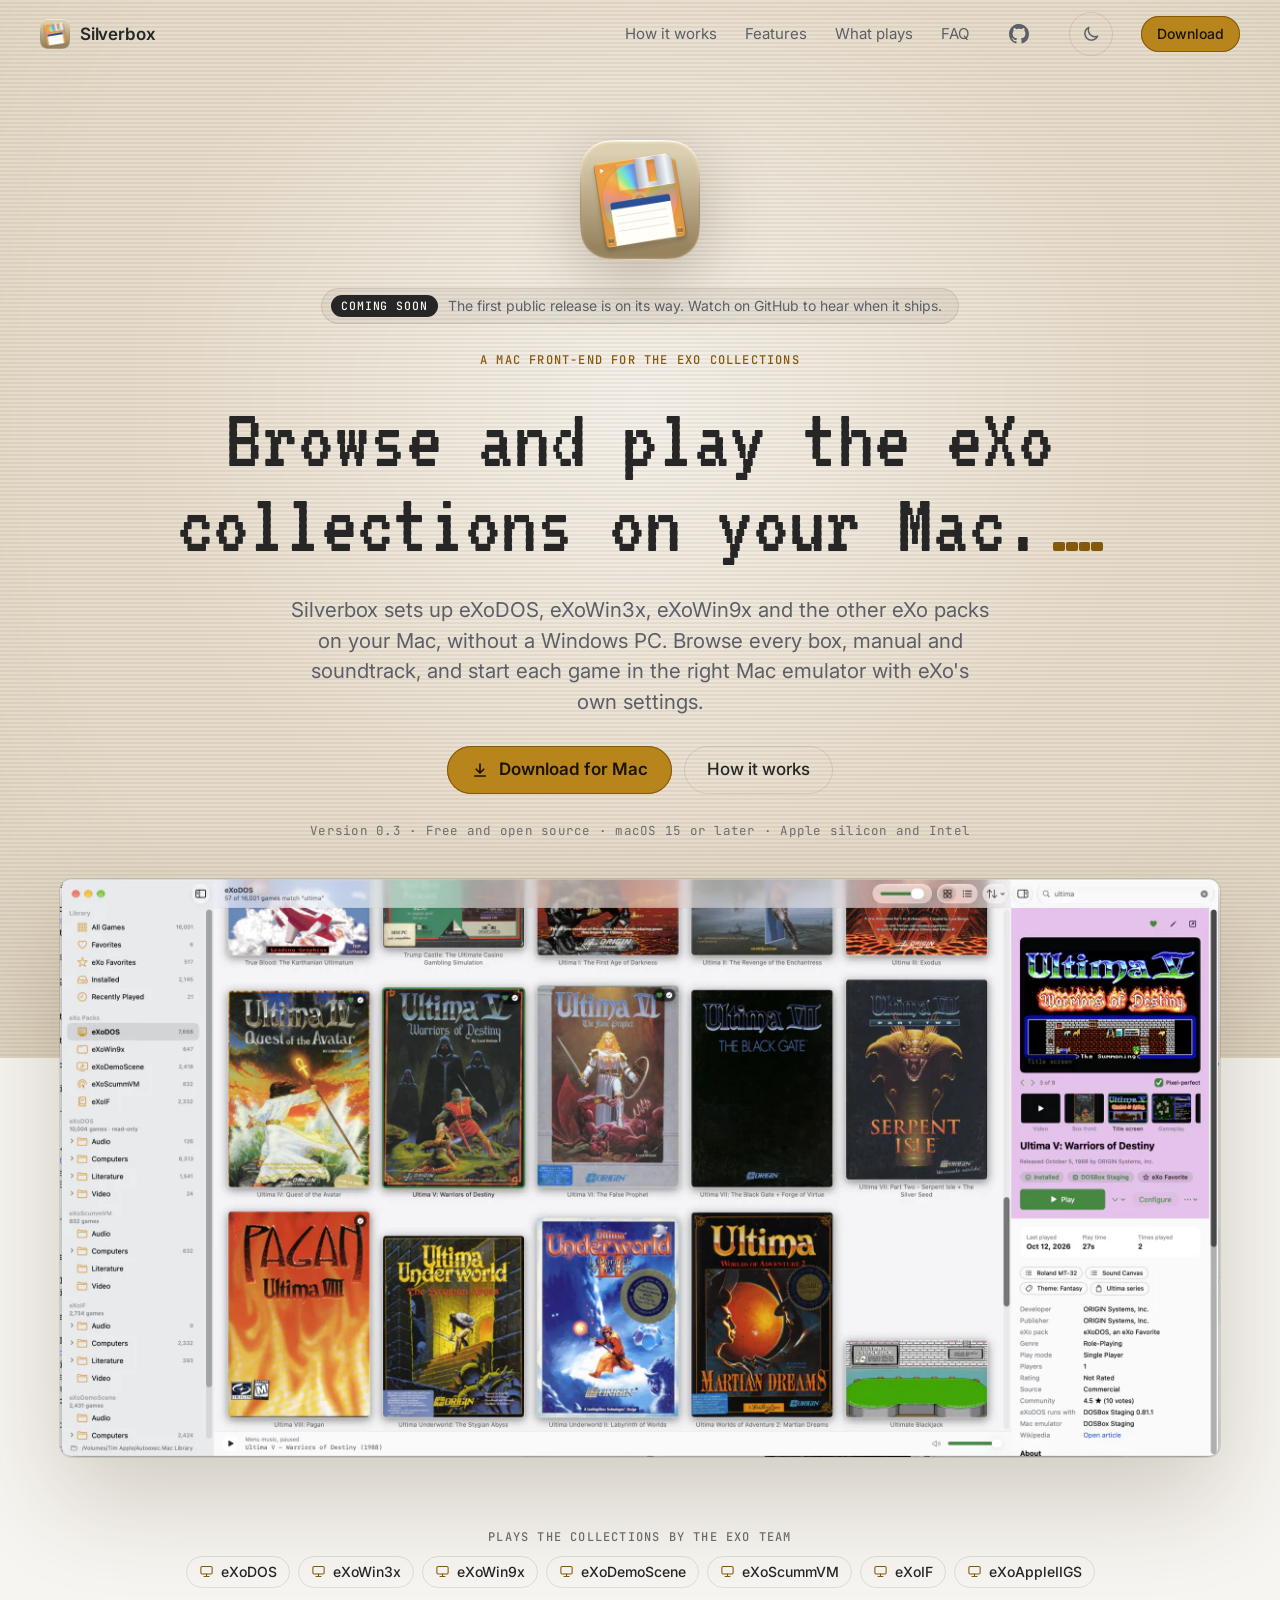
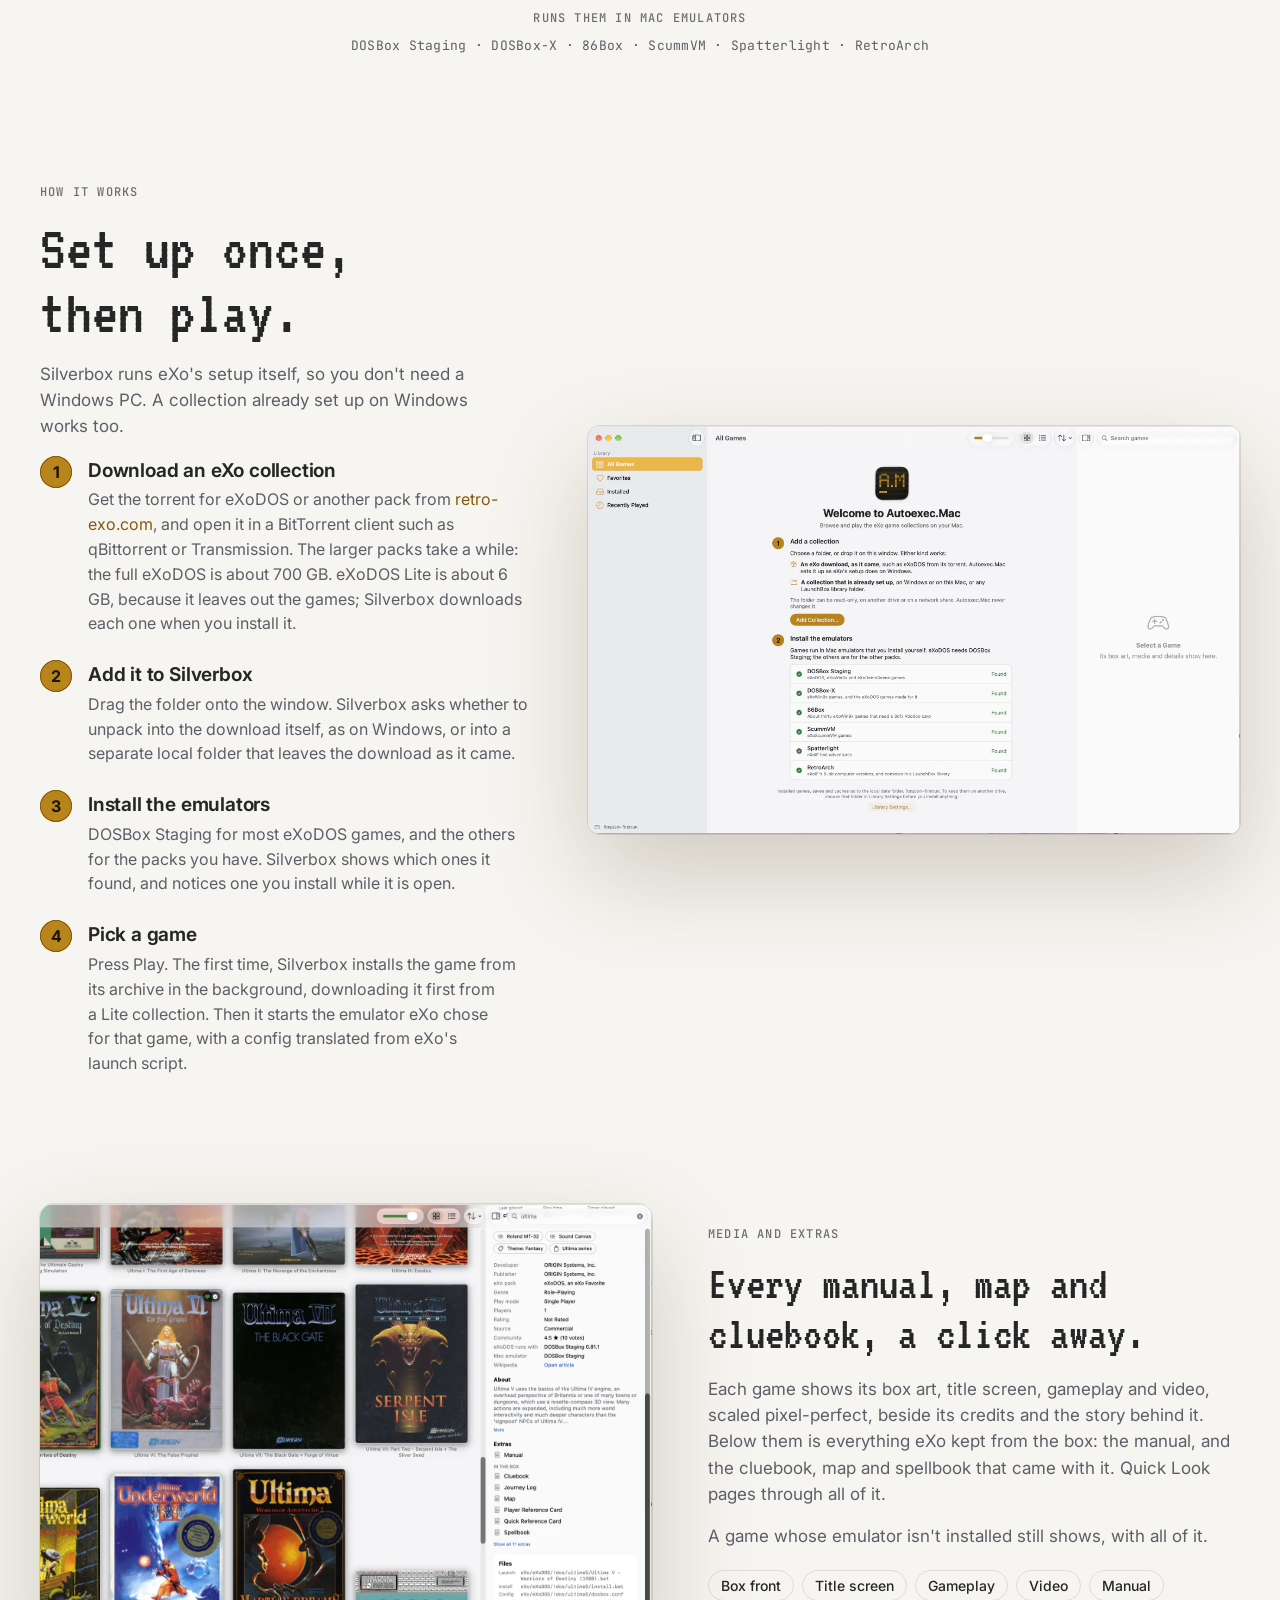
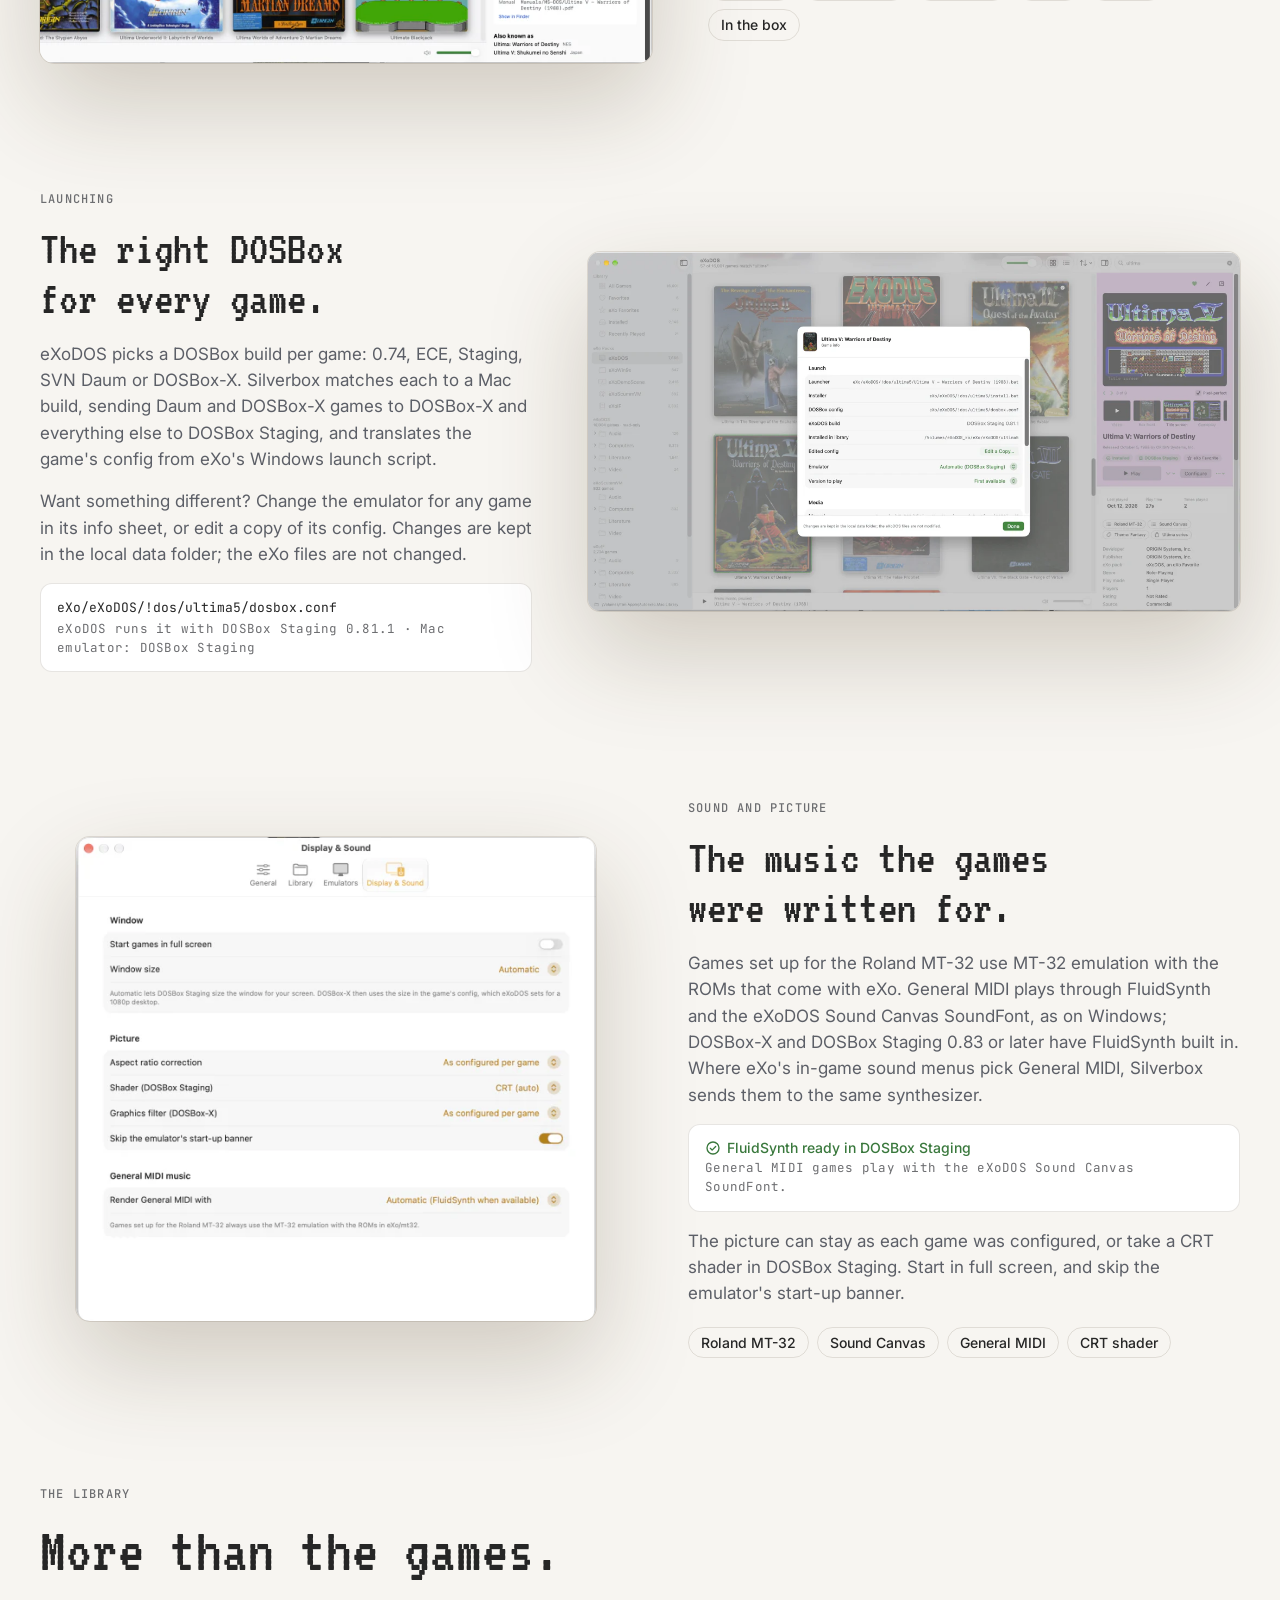
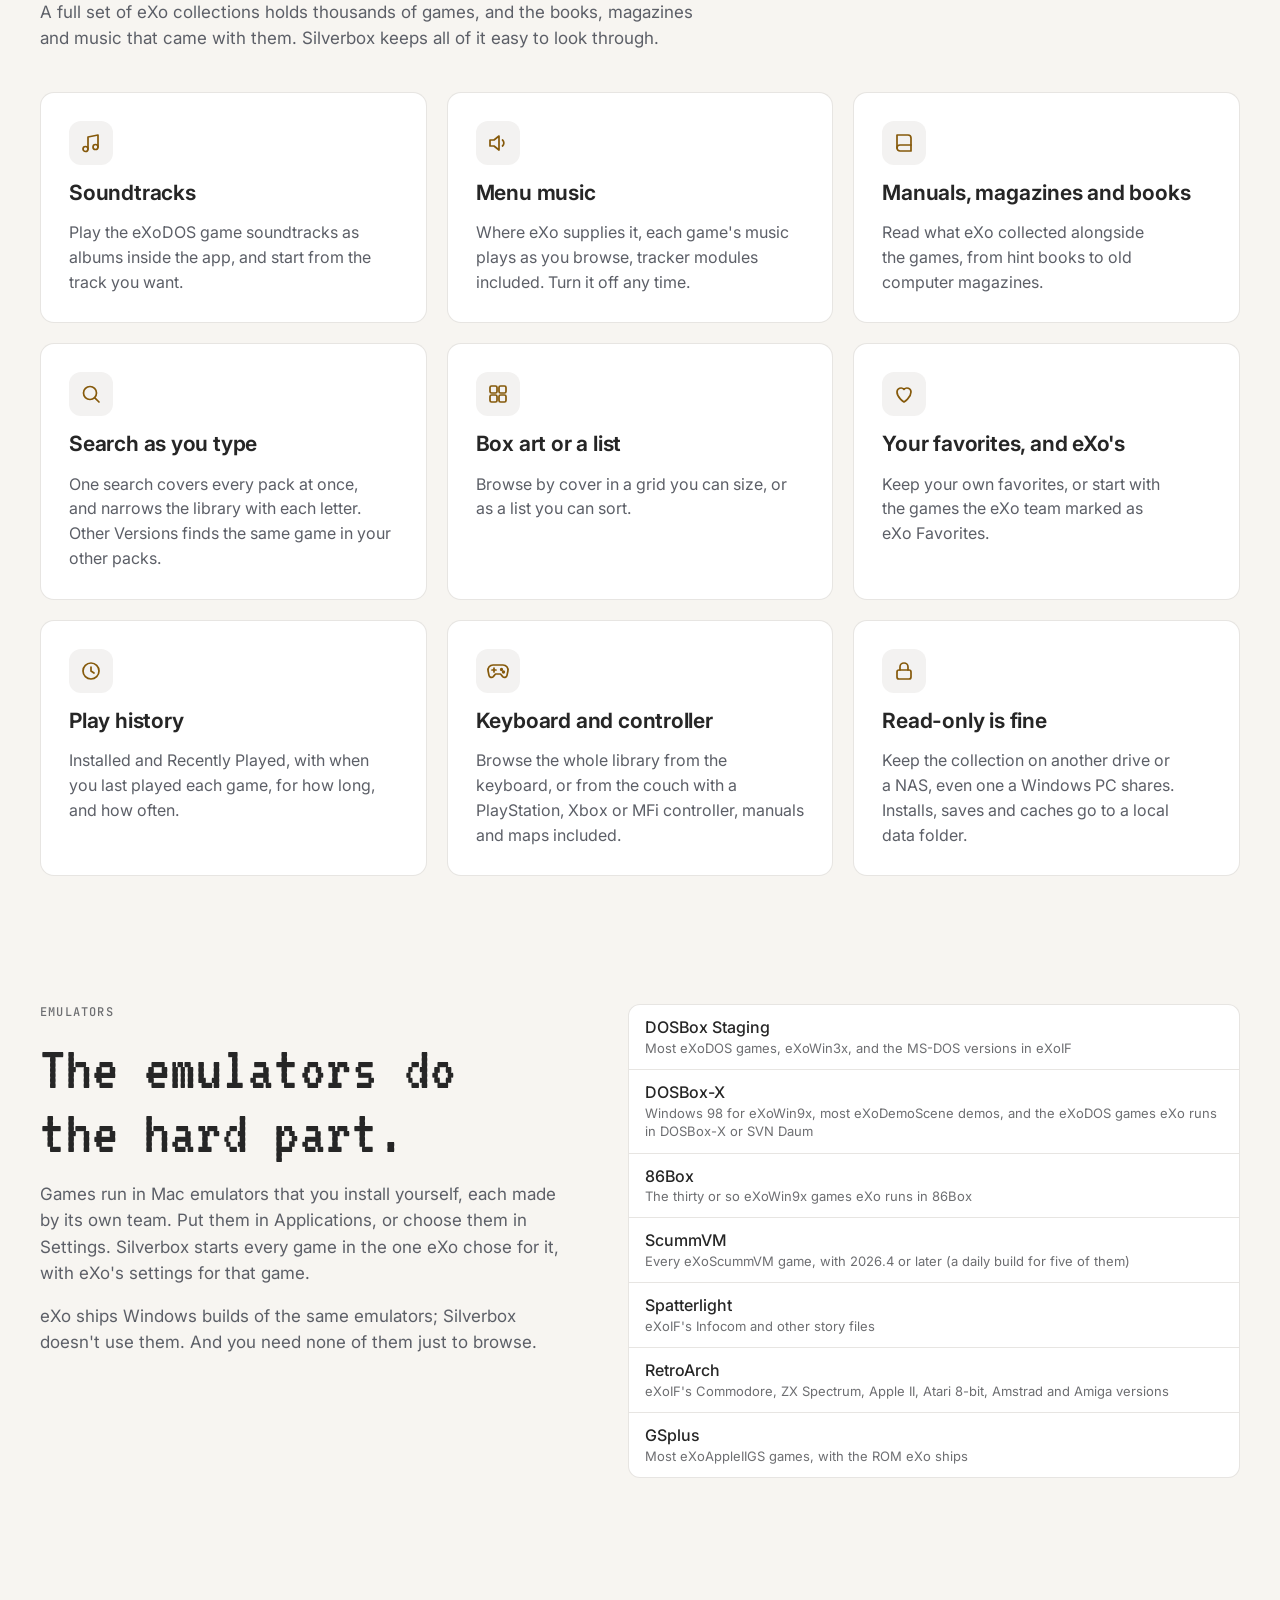
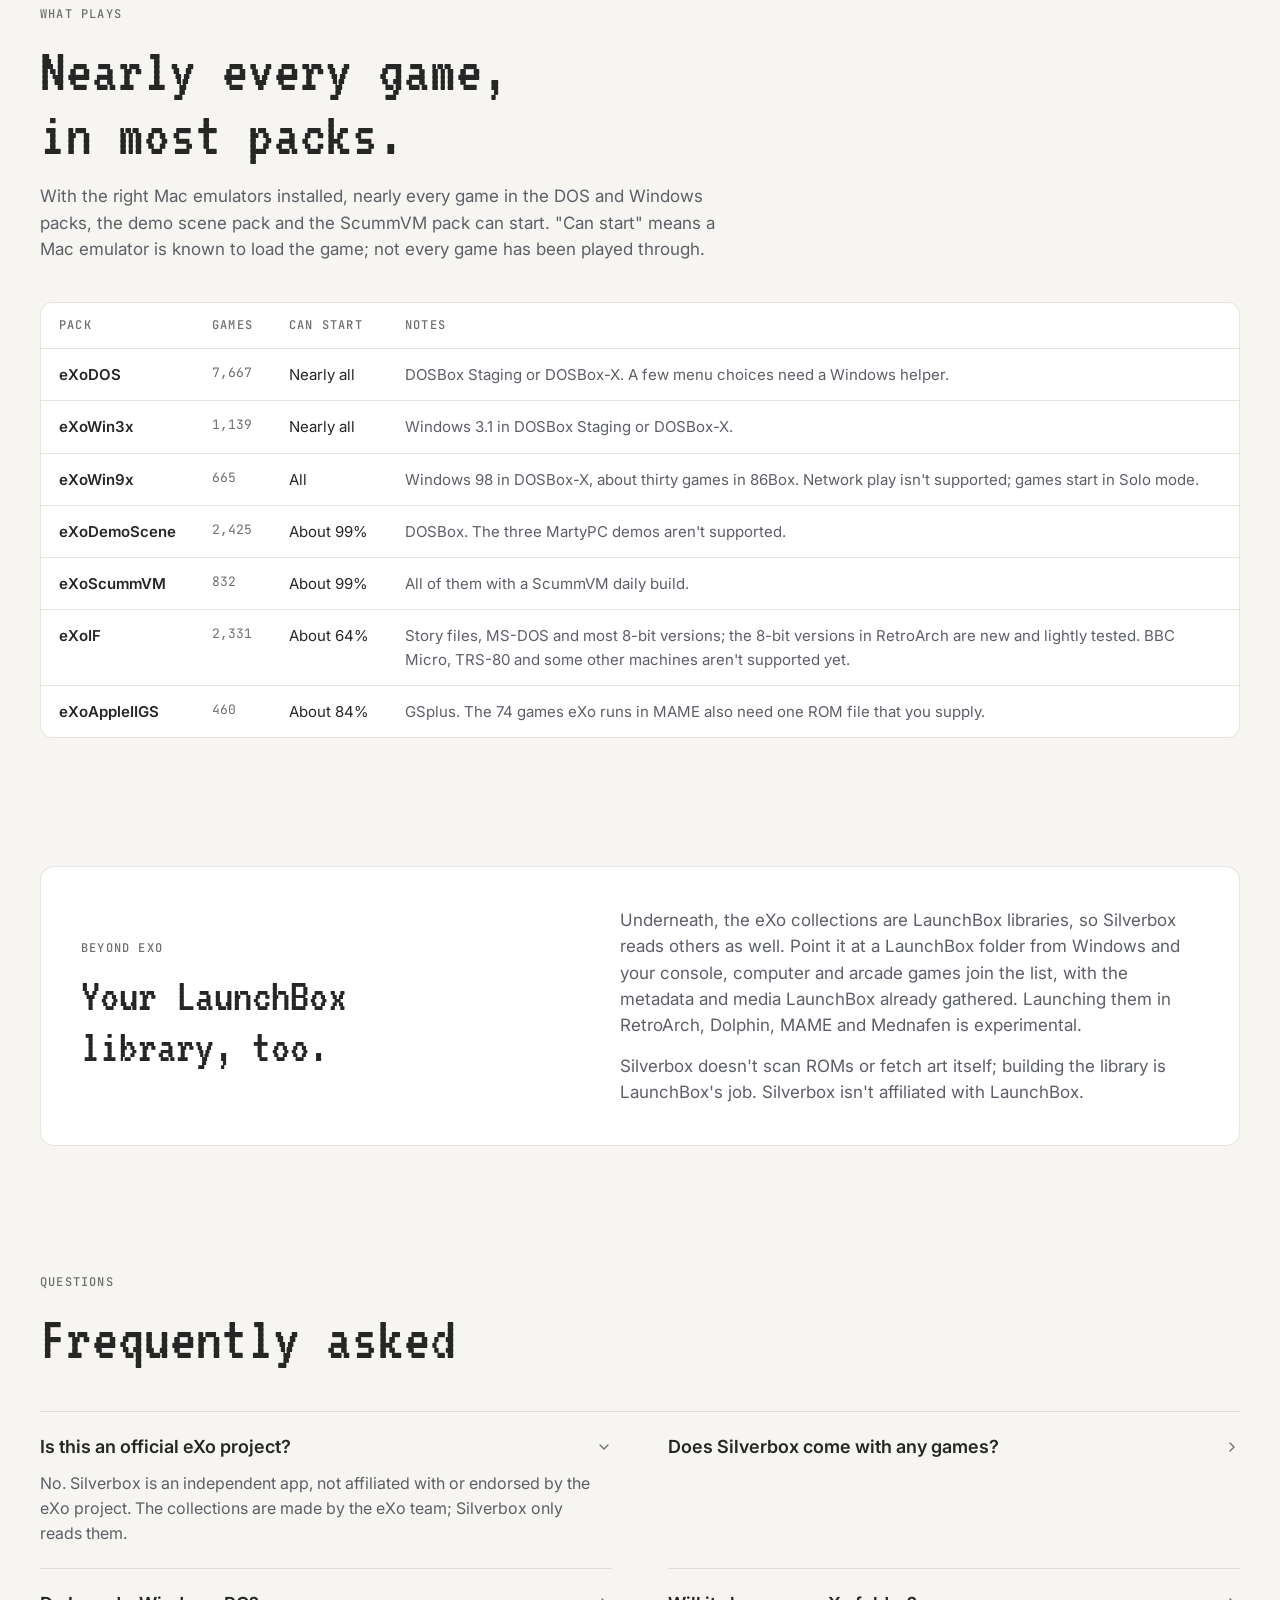
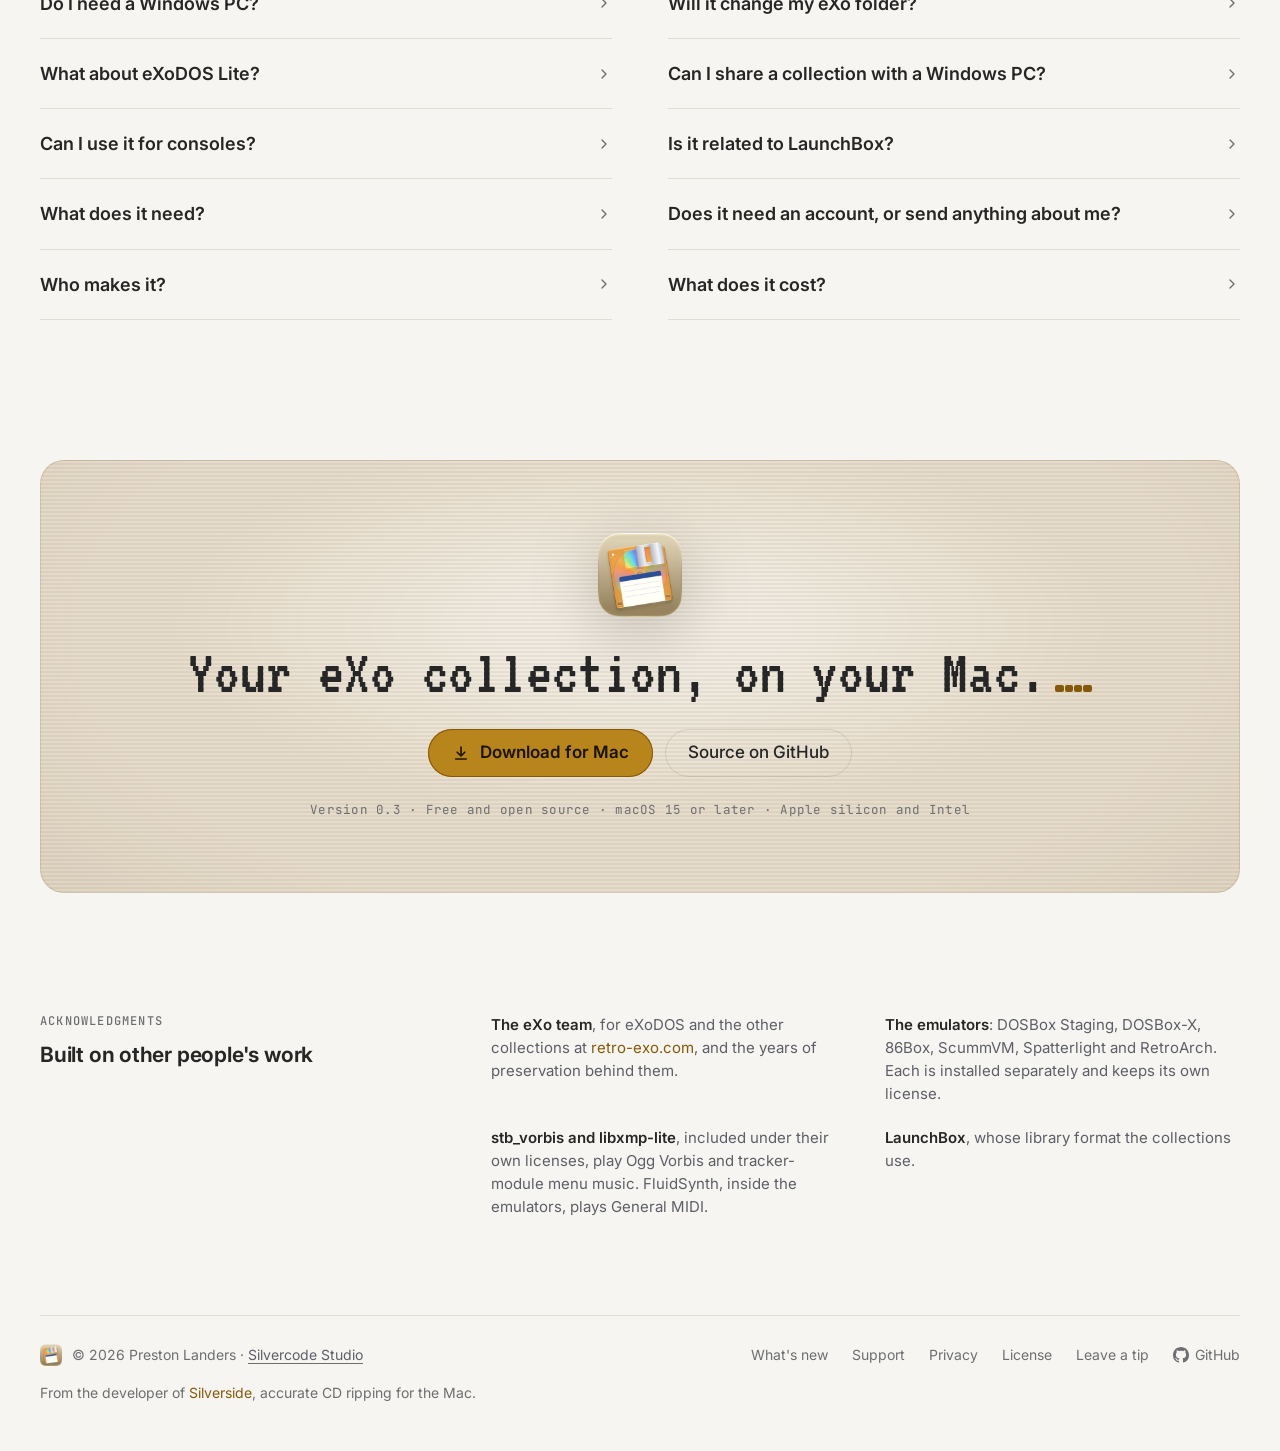
==== docs/site/index.html @ 3b0626cf "Prepare the first release: updates, make dist, tips, and site screenshots Silverbox is close to its " ====
<!doctype html>
<html lang="en">
<head>
  <meta charset="utf-8">
  <meta name="viewport" content="width=device-width, initial-scale=1">
  <title>Silverbox — Browse and play the eXo collections on your Mac</title>
  <meta name="description" content="Silverbox sets up eXoDOS, eXoWin3x, eXoWin9x and the other eXo game preservation collections on your Mac, without a Windows PC. Browse every box, manual and soundtrack, and start each game in the right Mac emulator with eXo's own settings.">
  <meta name="color-scheme" content="dark light">
  <meta name="theme-color" content="#14100b" media="(prefers-color-scheme: dark)">
  <meta name="theme-color" content="#e6dccb" media="(prefers-color-scheme: light)">
  <link rel="canonical" href="https://getsilverbox.app/">

  <meta property="og:type" content="website">
  <meta property="og:url" content="https://getsilverbox.app/">
  <meta property="og:title" content="Silverbox — Browse and play the eXo collections on your Mac">
  <meta property="og:description" content="Set up eXoDOS and the other eXo packs on your Mac, and play each game in the right Mac emulator.">
  <meta property="og:image" content="https://getsilverbox.app/images/og-image.jpg">
  <meta property="og:image:width" content="1200">
  <meta property="og:image:height" content="630">
  <meta property="og:image:alt" content="Silverbox showing the Ultima games in eXoDOS, with Ultima V selected">
  <meta name="twitter:card" content="summary_large_image">

  <link rel="icon" type="image/png" href="images/favicon.png">
  <link rel="apple-touch-icon" href="images/apple-touch-icon.png">

  <link rel="preconnect" href="https://fonts.googleapis.com">
  <link rel="preconnect" href="https://fonts.gstatic.com" crossorigin>
  <link rel="stylesheet" href="https://fonts.googleapis.com/css2?family=VT323&amp;family=Inter:wght@400;500;600;700&amp;family=JetBrains+Mono:wght@400;500&amp;display=swap">
  <!-- A theme chosen with the button wins over the system appearance; set it before the page draws. -->
  <script>try { var t = localStorage.getItem("theme"); if (t) document.documentElement.dataset.theme = t; } catch (e) {}</script>
  <link rel="stylesheet" href="css/tokens.css">
  <link rel="stylesheet" href="css/site.css">
</head>
<body>
  <a class="skip-link" href="#main">Skip to content</a>

  <!-- The header and the hero share one CRT band, so the scanlines run unbroken. -->
  <div class="sb-crt">
    <header class="gutter">
      <nav class="nav wrap" aria-label="Main">
        <a class="brand" href="/">
          <img src="images/icon.png" alt="" width="30" height="30">
          <span>Silverbox</span>
        </a>
        <div class="nav-links">
          <a class="nav-more" href="#how">How it works</a>
          <a class="nav-more" href="#features">Features</a>
          <a class="nav-more" href="#plays">What plays</a>
          <a class="nav-more" href="#faq">FAQ</a>
          <!-- GitHub's mark, from its Octicons set (MIT). GitHub allows it for a link to a repository. -->
          <a class="nav-icon" href="https://github.com/SilvercodeStudio/Silverbox" aria-label="Silverbox on GitHub" title="GitHub"><svg viewBox="0 0 16 16" width="20" height="20" fill="currentColor" aria-hidden="true"><path d="M8 0c4.42 0 8 3.58 8 8a8.013 8.013 0 0 1-5.45 7.59c-.4.08-.55-.17-.55-.38 0-.27.01-1.13.01-2.2 0-.75-.25-1.23-.54-1.48 1.78-.2 3.65-.88 3.65-3.95 0-.88-.31-1.59-.82-2.15.08-.2.36-1.02-.08-2.12 0 0-.67-.22-2.2.82-.64-.18-1.32-.27-2-.27-.68 0-1.36.09-2 .27-1.53-1.03-2.2-.82-2.2-.82-.44 1.1-.16 1.92-.08 2.12-.51.56-.82 1.28-.82 2.15 0 3.06 1.86 3.75 3.64 3.95-.23.2-.44.55-.51 1.07-.46.21-1.61.55-2.33-.66-.15-.24-.6-.83-1.23-.82-.67.01-.27.38.01.53.34.19.73.9.82 1.13.16.45.68 1.31 2.69.94 0 .67.01 1.3.01 1.49 0 .21-.15.45-.55.38A7.995 7.995 0 0 1 0 8c0-4.42 3.58-8 8-8Z"/></svg></a>
          <!-- Shown by js/site.js; without the script the page follows the system appearance. -->
          <button class="nav-icon theme-btn" type="button" aria-label="Switch appearance" title="Switch appearance" hidden><svg class="icon-sun" viewBox="0 0 24 24" width="20" height="20" fill="none" stroke="currentColor" stroke-width="1.7" stroke-linecap="round" stroke-linejoin="round" aria-hidden="true"><circle cx="12" cy="12" r="4"/><path d="M12 2.5v2M12 19.5v2M2.5 12h2M19.5 12h2M5.3 5.3l1.4 1.4M17.3 17.3l1.4 1.4M5.3 18.7l1.4-1.4M17.3 6.7l1.4-1.4"/></svg><svg class="icon-moon" viewBox="0 0 24 24" width="20" height="20" fill="none" stroke="currentColor" stroke-width="1.7" stroke-linecap="round" stroke-linejoin="round" aria-hidden="true"><path d="M20 14.5A8 8 0 0 1 9.5 4a8 8 0 1 0 10.5 10.5z"/></svg></button>
          <a class="sb-btn sb-btn--small" href="#download">Download</a>
        </div>
      </nav>
    </header>

    <section class="hero-band" aria-labelledby="hero-title">
      <div class="hero-stack">
        <img class="hero-icon sb-icon" src="images/icon.png" alt="Silverbox app icon: an orange floppy disk with a rainbow disc showing through" width="120" height="120">
        <a class="sb-announce" href="https://github.com/SilvercodeStudio/Silverbox">
          <span class="sb-announce__tag">Coming soon</span>
          <span>The first public release is on its way. Watch on GitHub to hear when it ships.</span>
        </a>
        <span class="sb-eyebrow">A Mac front-end for the eXo collections</span>
        <h1 id="hero-title" class="sb-display sb-crt-ink hero-title">Browse and play the eXo collections on your Mac.<span class="sb-cursor sb-cursor--blink" aria-hidden="true"><i></i><i></i><i></i><i></i></span></h1>
        <p class="lead">Silverbox sets up eXoDOS, eXoWin3x, eXoWin9x and the other eXo packs on your Mac, without a Windows PC. Browse every box, manual and soundtrack, and start each game in the right Mac emulator with eXo's own settings.</p>
        <div class="actions">
          <a class="sb-btn" href="#download">
            <svg viewBox="0 0 24 24" fill="none" stroke="currentColor" stroke-width="2.2" stroke-linecap="round" stroke-linejoin="round" aria-hidden="true"><path d="M12 4v11"/><path d="M7 11l5 5 5-5"/><path d="M5 20h14"/></svg>
            Download for Mac
          </a>
          <a class="sb-btn sb-btn--ghost" href="#how">How it works</a>
        </div>
        <p class="sb-detail">Version 0.3 · Free and open source · macOS 15 or later · Apple silicon and Intel</p>
      </div>
    </section>
  </div>

  <main id="main">
    <div class="hero-shot gutter">
      <div class="wrap">
        <a class="zoom" href="images/library-dark-2400.webp" data-light="images/library-light-2400.webp">
          <picture>
            <source data-theme-light media="(prefers-color-scheme: light)" srcset="images/library-light-1200.webp 1200w, images/library-light-2400.webp 2400w" sizes="(min-width: 1224px) 1160px, calc(100vw - 32px)">
            <img class="sb-shot" src="images/library-dark-2400.webp" srcset="images/library-dark-1200.webp 1200w, images/library-dark-2400.webp 2400w" sizes="(min-width: 1224px) 1160px, calc(100vw - 32px)" width="2400" height="1194" fetchpriority="high" alt="The Silverbox library: the Ultima games from eXoDOS as box art, with Ultima V selected and its title screen, play history and details beside them">
          </picture>
        </a>
      </div>
    </div>

    <section class="works-with gutter" aria-label="Works with">
      <div class="wrap">
        <div class="works-group">
          <span class="sb-eyebrow">Plays the collections by the eXo team</span>
          <ul class="sb-chips">
            <li class="sb-chip"><svg viewBox="0 0 24 24" fill="none" stroke="currentColor" stroke-width="1.7" stroke-linecap="round" stroke-linejoin="round" aria-hidden="true"><rect x="3" y="4" width="18" height="12" rx="2"/><path d="M8 20h8M12 16v4"/></svg>eXoDOS</li>
            <li class="sb-chip"><svg viewBox="0 0 24 24" fill="none" stroke="currentColor" stroke-width="1.7" stroke-linecap="round" stroke-linejoin="round" aria-hidden="true"><rect x="3" y="4" width="18" height="12" rx="2"/><path d="M8 20h8M12 16v4"/></svg>eXoWin3x</li>
            <li class="sb-chip"><svg viewBox="0 0 24 24" fill="none" stroke="currentColor" stroke-width="1.7" stroke-linecap="round" stroke-linejoin="round" aria-hidden="true"><rect x="3" y="4" width="18" height="12" rx="2"/><path d="M8 20h8M12 16v4"/></svg>eXoWin9x</li>
            <li class="sb-chip"><svg viewBox="0 0 24 24" fill="none" stroke="currentColor" stroke-width="1.7" stroke-linecap="round" stroke-linejoin="round" aria-hidden="true"><rect x="3" y="4" width="18" height="12" rx="2"/><path d="M8 20h8M12 16v4"/></svg>eXoDemoScene</li>
            <li class="sb-chip"><svg viewBox="0 0 24 24" fill="none" stroke="currentColor" stroke-width="1.7" stroke-linecap="round" stroke-linejoin="round" aria-hidden="true"><rect x="3" y="4" width="18" height="12" rx="2"/><path d="M8 20h8M12 16v4"/></svg>eXoScummVM</li>
            <li class="sb-chip"><svg viewBox="0 0 24 24" fill="none" stroke="currentColor" stroke-width="1.7" stroke-linecap="round" stroke-linejoin="round" aria-hidden="true"><rect x="3" y="4" width="18" height="12" rx="2"/><path d="M8 20h8M12 16v4"/></svg>eXoIF</li>
            <li class="sb-chip"><svg viewBox="0 0 24 24" fill="none" stroke="currentColor" stroke-width="1.7" stroke-linecap="round" stroke-linejoin="round" aria-hidden="true"><rect x="3" y="4" width="18" height="12" rx="2"/><path d="M8 20h8M12 16v4"/></svg>eXoAppleIIGS</li>
          </ul>
        </div>
        <div class="works-group">
          <span class="sb-eyebrow">Runs them in Mac emulators</span>
          <p class="sb-detail">DOSBox Staging · DOSBox-X · 86Box · ScummVM · Spatterlight · RetroArch</p>
        </div>
      </div>
    </section>

    <section id="how" class="section gutter" aria-labelledby="how-title">
      <div class="wrap spotlight">
        <div class="spotlight-text">
          <span class="sb-eyebrow">How it works</span>
          <h2 id="how-title" class="sb-display section-title">Set up once, then play.</h2>
          <p>Silverbox runs eXo's setup itself, so you don't need a Windows PC. A collection already set up on Windows works too.</p>
          <ol class="sb-steps">
            <li class="sb-step"><span class="sb-step__num">1</span><h3 class="sb-step__title">Download an eXo collection</h3><p class="sb-step__text">Get the torrent for eXoDOS or another pack from <a href="https://www.retro-exo.com/index2.html">retro-exo.com</a>, and open it in a BitTorrent client such as qBittorrent or Transmission. The larger packs take a while: the full eXoDOS is about 700 GB. eXoDOS Lite is about 6 GB, because it leaves out the games; Silverbox downloads each one when you install it.</p></li>
            <li class="sb-step"><span class="sb-step__num">2</span><h3 class="sb-step__title">Add it to Silverbox</h3><p class="sb-step__text">Drag the folder onto the window. Silverbox asks whether to unpack into the download itself, as on Windows, or into a separate local folder that leaves the download as it came.</p></li>
            <li class="sb-step"><span class="sb-step__num">3</span><h3 class="sb-step__title">Install the emulators</h3><p class="sb-step__text">DOSBox Staging for most eXoDOS games, and the others for the packs you have. Silverbox shows which ones it found, and notices one you install while it is open.</p></li>
            <li class="sb-step"><span class="sb-step__num">4</span><h3 class="sb-step__title">Pick a game</h3><p class="sb-step__text">Press Play. The first time, Silverbox installs the game from its archive in the background, downloading it first from a Lite collection. Then it starts the emulator eXo chose for that game, with a config translated from eXo's launch script.</p></li>
          </ol>
        </div>
        <div class="spotlight-media">
          <a class="zoom" href="images/welcome-dark-2400.webp" data-light="images/welcome-light-2400.webp">
            <picture>
              <source data-theme-light media="(prefers-color-scheme: light)" srcset="images/welcome-light-1200.webp 1200w, images/welcome-light-2400.webp 2400w" sizes="(min-width: 920px) 640px, 100vw">
              <img class="sb-shot" src="images/welcome-dark-2400.webp" srcset="images/welcome-dark-1200.webp 1200w, images/welcome-dark-2400.webp 2400w" sizes="(min-width: 920px) 640px, 100vw" width="2400" height="1496" loading="lazy" alt="The welcome screen: add a collection, then install the emulators, with six emulators found">
            </picture>
          </a>
        </div>
      </div>
    </section>

    <section id="features" class="section gutter" aria-labelledby="media-title">
      <div class="wrap spotlight spotlight--reverse">
        <div class="spotlight-media spotlight-media--even crop-43">
          <a class="zoom" href="images/details-dark-2400.webp" data-light="images/details-light-2400.webp">
            <picture>
              <source data-theme-light media="(prefers-color-scheme: light)" srcset="images/details-light-1200.webp 1200w, images/details-light-2400.webp 2400w" sizes="(min-width: 920px) 50vw, 100vw">
              <img src="images/details-dark-2400.webp" srcset="images/details-dark-1200.webp 1200w, images/details-dark-2400.webp 2400w" sizes="(min-width: 920px) 50vw, 100vw" width="2400" height="1193" loading="lazy" alt="Ultima V's details: credits, the manual, and what came in the box: cluebook, journey log, map, reference cards and spellbook">
            </picture>
          </a>
        </div>
        <div class="spotlight-text">
          <span class="sb-eyebrow">Media and extras</span>
          <h2 id="media-title" class="sb-display spotlight-title">Every manual, map and cluebook, a click away.</h2>
          <p>Each game shows its box art, title screen, gameplay and video, scaled pixel-perfect, beside its credits and the story behind it. Below them is everything eXo kept from the box: the manual, and the cluebook, map and spellbook that came with it. Quick Look pages through all of it.</p>
          <p>A game whose emulator isn't installed still shows, with all of it.</p>
          <ul class="sb-chips" aria-label="Media for each game">
            <li class="sb-chip">Box front</li>
            <li class="sb-chip">Title screen</li>
            <li class="sb-chip">Gameplay</li>
            <li class="sb-chip">Video</li>
            <li class="sb-chip">Manual</li>
            <li class="sb-chip">In the box</li>
          </ul>
        </div>
      </div>
    </section>

    <section class="section gutter" aria-labelledby="launch-title">
      <div class="wrap spotlight">
        <div class="spotlight-text">
          <span class="sb-eyebrow">Launching</span>
          <h2 id="launch-title" class="sb-display spotlight-title">The right DOSBox for every game.</h2>
          <p>eXoDOS picks a DOSBox build per game: 0.74, ECE, Staging, SVN Daum or DOSBox-X. Silverbox matches each to a Mac build, sending Daum and DOSBox-X games to DOSBox-X and everything else to DOSBox Staging, and translates the game's config from eXo's Windows launch script.</p>
          <p>Want something different? Change the emulator for any game in its info sheet, or edit a copy of its config. Changes are kept in the local data folder; the eXo files are not changed.</p>
          <div class="panel-line">
            <span class="sb-path">eXo/eXoDOS/!dos/ultima5/dosbox.conf</span>
            <span class="sb-detail">eXoDOS runs it with DOSBox Staging 0.81.1 · Mac emulator: DOSBox Staging</span>
          </div>
        </div>
        <div class="spotlight-media">
          <a class="zoom" href="images/game-info-dark-2400.webp" data-light="images/game-info-light-2400.webp">
            <picture>
              <source data-theme-light media="(prefers-color-scheme: light)" srcset="images/game-info-light-1200.webp 1200w, images/game-info-light-2400.webp 2400w" sizes="(min-width: 920px) 640px, 100vw">
              <img class="sb-shot" src="images/game-info-dark-2400.webp" srcset="images/game-info-dark-1200.webp 1200w, images/game-info-dark-2400.webp 2400w" sizes="(min-width: 920px) 640px, 100vw" width="2400" height="1312" loading="lazy" alt="Ultima V's game info sheet: launcher, installer and DOSBox config paths, the eXoDOS build, and the emulator choice">
            </picture>
          </a>
        </div>
      </div>
    </section>

    <section class="section gutter" aria-labelledby="sound-title">
      <div class="wrap spotlight spotlight--reverse">
        <div class="sheet">
          <a class="zoom" href="images/display-sound-dark-1200.webp" data-light="images/display-sound-light-1200.webp">
            <picture>
              <source data-theme-light media="(prefers-color-scheme: light)" srcset="images/display-sound-light-600.webp 600w, images/display-sound-light-1200.webp 1200w" sizes="(min-width: 920px) 520px, min(520px, 100vw)">
              <img class="sb-shot sb-shot--crop" src="images/display-sound-dark-1200.webp" srcset="images/display-sound-dark-600.webp 600w, images/display-sound-dark-1200.webp 1200w" sizes="(min-width: 920px) 520px, min(520px, 100vw)" width="1200" height="1119" loading="lazy" alt="Display and Sound settings: window size, aspect ratio correction, the CRT shader, and General MIDI rendered with FluidSynth">
            </picture>
          </a>
        </div>
        <div class="spotlight-text">
          <span class="sb-eyebrow">Sound and picture</span>
          <h2 id="sound-title" class="sb-display spotlight-title">The music the games were written for.</h2>
          <p>Games set up for the Roland MT-32 use MT-32 emulation with the ROMs that come with eXo. General MIDI plays through FluidSynth and the eXoDOS Sound Canvas SoundFont, as on Windows; DOSBox-X and DOSBox Staging 0.83 or later have FluidSynth built in. Where eXo's in-game sound menus pick General MIDI, Silverbox sends them to the same synthesizer.</p>
          <div class="panel-line">
            <span class="sb-status sb-status--ready"><svg viewBox="0 0 24 24" fill="none" stroke="currentColor" stroke-width="2" stroke-linecap="round" stroke-linejoin="round" aria-hidden="true"><circle cx="12" cy="12" r="9"/><path d="M8 12.5l2.7 2.7L16 9.8"/></svg>FluidSynth ready in DOSBox Staging</span>
            <span class="sb-detail">General MIDI games play with the eXoDOS Sound Canvas SoundFont.</span>
          </div>
          <p>The picture can stay as each game was configured, or take a CRT shader in DOSBox Staging. Start in full screen, and skip the emulator's start-up banner.</p>
          <ul class="sb-chips" aria-label="Sound and picture options">
            <li class="sb-chip">Roland MT-32</li>
            <li class="sb-chip">Sound Canvas</li>
            <li class="sb-chip">General MIDI</li>
            <li class="sb-chip">CRT shader</li>
          </ul>
        </div>
      </div>
    </section>

    <section class="section gutter" aria-labelledby="library-title">
      <div class="wrap">
        <div class="section-head">
          <span class="sb-eyebrow">The library</span>
          <h2 id="library-title" class="sb-display section-title">More than the games.</h2>
          <p>A full set of eXo collections holds thousands of games, and the books, magazines and music that came with them. Silverbox keeps all of it easy to look through.</p>
        </div>
        <div class="features">
          <article class="sb-card">
            <div class="sb-card__icon"><svg viewBox="0 0 24 24" fill="none" stroke="currentColor" stroke-width="1.7" stroke-linecap="round" stroke-linejoin="round" aria-hidden="true"><path d="M9 18V6l10-2v12"/><circle cx="6.5" cy="18" r="2.5"/><circle cx="16.5" cy="16" r="2.5"/></svg></div>
            <h3 class="sb-card__title">Soundtracks</h3>
            <p class="sb-card__text">Play the eXoDOS game soundtracks as albums inside the app, and start from the track you want.</p>
          </article>
          <article class="sb-card">
            <div class="sb-card__icon"><svg viewBox="0 0 24 24" fill="none" stroke="currentColor" stroke-width="1.7" stroke-linecap="round" stroke-linejoin="round" aria-hidden="true"><path d="M4 9v6h4l5 4V5L8 9z"/><path d="M16.5 9a4 4 0 0 1 0 6"/></svg></div>
            <h3 class="sb-card__title">Menu music</h3>
            <p class="sb-card__text">Where eXo supplies it, each game's music plays as you browse, tracker modules included. Turn it off any time.</p>
          </article>
          <article class="sb-card">
            <div class="sb-card__icon"><svg viewBox="0 0 24 24" fill="none" stroke="currentColor" stroke-width="1.7" stroke-linecap="round" stroke-linejoin="round" aria-hidden="true"><path d="M5 4h11a3 3 0 0 1 3 3v13H8a3 3 0 0 1-3-3z"/><path d="M5 17a3 3 0 0 1 3-3h11"/></svg></div>
            <h3 class="sb-card__title">Manuals, magazines and books</h3>
            <p class="sb-card__text">Read what eXo collected alongside the games, from hint books to old computer magazines.</p>
          </article>
          <article class="sb-card">
            <div class="sb-card__icon"><svg viewBox="0 0 24 24" fill="none" stroke="currentColor" stroke-width="1.7" stroke-linecap="round" stroke-linejoin="round" aria-hidden="true"><circle cx="11" cy="11" r="6.5"/><path d="m20 20-4.2-4.2"/></svg></div>
            <h3 class="sb-card__title">Search as you type</h3>
            <p class="sb-card__text">One search covers every pack at once, and narrows the library with each letter. Other Versions finds the same game in your other packs.</p>
          </article>
          <article class="sb-card">
            <div class="sb-card__icon"><svg viewBox="0 0 24 24" fill="none" stroke="currentColor" stroke-width="1.7" stroke-linecap="round" stroke-linejoin="round" aria-hidden="true"><rect x="4" y="4" width="7" height="7" rx="1.5"/><rect x="13" y="4" width="7" height="7" rx="1.5"/><rect x="4" y="13" width="7" height="7" rx="1.5"/><rect x="13" y="13" width="7" height="7" rx="1.5"/></svg></div>
            <h3 class="sb-card__title">Box art or a list</h3>
            <p class="sb-card__text">Browse by cover in a grid you can size, or as a list you can sort.</p>
          </article>
          <article class="sb-card">
            <div class="sb-card__icon"><svg viewBox="0 0 24 24" fill="none" stroke="currentColor" stroke-width="1.7" stroke-linecap="round" stroke-linejoin="round" aria-hidden="true"><path d="M12 20s-7-4.4-7-10a4 4 0 0 1 7-2.6A4 4 0 0 1 19 10c0 5.6-7 10-7 10z"/></svg></div>
            <h3 class="sb-card__title">Your favorites, and eXo's</h3>
            <p class="sb-card__text">Keep your own favorites, or start with the games the eXo team marked as eXo Favorites.</p>
          </article>
          <article class="sb-card">
            <div class="sb-card__icon"><svg viewBox="0 0 24 24" fill="none" stroke="currentColor" stroke-width="1.7" stroke-linecap="round" stroke-linejoin="round" aria-hidden="true"><circle cx="12" cy="12" r="8"/><path d="M12 8v4l3 2"/></svg></div>
            <h3 class="sb-card__title">Play history</h3>
            <p class="sb-card__text">Installed and Recently Played, with when you last played each game, for how long, and how often.</p>
          </article>
          <article class="sb-card">
            <div class="sb-card__icon"><svg viewBox="0 0 24 24" fill="none" stroke="currentColor" stroke-width="1.7" stroke-linecap="round" stroke-linejoin="round" aria-hidden="true"><path d="M6 11h4M8 9v4"/><circle cx="15.5" cy="10.5" r=".8"/><circle cx="17.5" cy="13" r=".8"/><path d="M7 6h10a5 5 0 0 1 4.9 6l-.9 4.4a2.5 2.5 0 0 1-4.3 1.2L14.5 15h-5l-2.2 2.6a2.5 2.5 0 0 1-4.3-1.2L2.1 12A5 5 0 0 1 7 6z"/></svg></div>
            <h3 class="sb-card__title">Keyboard and controller</h3>
            <p class="sb-card__text">Browse the whole library from the keyboard, or from the couch with a PlayStation, Xbox or MFi controller, manuals and maps included.</p>
          </article>
          <article class="sb-card">
            <div class="sb-card__icon"><svg viewBox="0 0 24 24" fill="none" stroke="currentColor" stroke-width="1.7" stroke-linecap="round" stroke-linejoin="round" aria-hidden="true"><rect x="5" y="11" width="14" height="9" rx="2"/><path d="M8 11V8a4 4 0 0 1 8 0v3"/></svg></div>
            <h3 class="sb-card__title">Read-only is fine</h3>
            <p class="sb-card__text">Keep the collection on another drive or a NAS, even one a Windows PC shares. Installs, saves and caches go to a local data folder.</p>
          </article>
        </div>
      </div>
    </section>

    <section id="emulators" class="section gutter" aria-labelledby="emulators-title">
      <div class="wrap spotlight spotlight--top">
        <div class="spotlight-text">
          <span class="sb-eyebrow">Emulators</span>
          <h2 id="emulators-title" class="sb-display section-title">The emulators do the hard part.</h2>
          <p>Games run in Mac emulators that you install yourself, each made by its own team. Put them in Applications, or choose them in Settings. Silverbox starts every game in the one eXo chose for it, with eXo's settings for that game.</p>
          <p>eXo ships Windows builds of the same emulators; Silverbox doesn't use them. And you need none of them just to browse.</p>
        </div>
        <div class="spotlight-media spotlight-media--even">
          <ul class="sb-list" aria-label="Emulators Silverbox works with">
            <li><span class="sb-list__body"><a class="sb-list__name" href="https://www.dosbox-staging.org">DOSBox Staging</a><span class="sb-list__sub">Most eXoDOS games, eXoWin3x, and the MS-DOS versions in eXoIF</span></span></li>
            <li><span class="sb-list__body"><a class="sb-list__name" href="https://dosbox-x.com">DOSBox-X</a><span class="sb-list__sub">Windows 98 for eXoWin9x, most eXoDemoScene demos, and the eXoDOS games eXo runs in DOSBox-X or SVN Daum</span></span></li>
            <li><span class="sb-list__body"><a class="sb-list__name" href="https://86box.net">86Box</a><span class="sb-list__sub">The thirty or so eXoWin9x games eXo runs in 86Box</span></span></li>
            <li><span class="sb-list__body"><a class="sb-list__name" href="https://www.scummvm.org">ScummVM</a><span class="sb-list__sub">Every eXoScummVM game, with 2026.4 or later (a daily build for five of them)</span></span></li>
            <li><span class="sb-list__body"><a class="sb-list__name" href="https://ccxvii.net/spatterlight/">Spatterlight</a><span class="sb-list__sub">eXoIF's Infocom and other story files</span></span></li>
            <li><span class="sb-list__body"><a class="sb-list__name" href="https://www.retroarch.com">RetroArch</a><span class="sb-list__sub">eXoIF's Commodore, ZX Spectrum, Apple II, Atari 8-bit, Amstrad and Amiga versions</span></span></li>
            <li><span class="sb-list__body"><a class="sb-list__name" href="https://github.com/digarok/gsplus">GSplus</a><span class="sb-list__sub">Most eXoAppleIIGS games, with the ROM eXo ships</span></span></li>
          </ul>
        </div>
      </div>
    </section>

    <section id="plays" class="section gutter" aria-labelledby="plays-title">
      <div class="wrap">
        <div class="section-head">
          <span class="sb-eyebrow">What plays</span>
          <h2 id="plays-title" class="sb-display section-title">Nearly every game, in most packs.</h2>
          <p>With the right Mac emulators installed, nearly every game in the DOS and Windows packs, the demo scene pack and the ScummVM pack can start. "Can start" means a Mac emulator is known to load the game; not every game has been played through.</p>
        </div>
        <div class="plays">
          <table>
            <thead>
              <tr><th scope="col">Pack</th><th scope="col">Games</th><th scope="col">Can start</th><th scope="col">Notes</th></tr>
            </thead>
            <tbody>
              <tr><th scope="row">eXoDOS</th><td class="count">7,667</td><td class="starts">Nearly all</td><td>DOSBox Staging or DOSBox-X. A few menu choices need a Windows helper.</td></tr>
              <tr><th scope="row">eXoWin3x</th><td class="count">1,139</td><td class="starts">Nearly all</td><td>Windows 3.1 in DOSBox Staging or DOSBox-X.</td></tr>
              <tr><th scope="row">eXoWin9x</th><td class="count">665</td><td class="starts">All</td><td>Windows 98 in DOSBox-X, about thirty games in 86Box. Network play isn't supported; games start in Solo mode.</td></tr>
              <tr><th scope="row">eXoDemoScene</th><td class="count">2,425</td><td class="starts">About 99%</td><td>DOSBox. The three MartyPC demos aren't supported.</td></tr>
              <tr><th scope="row">eXoScummVM</th><td class="count">832</td><td class="starts">About 99%</td><td>All of them with a ScummVM daily build.</td></tr>
              <tr><th scope="row">eXoIF</th><td class="count">2,331</td><td class="starts">About 64%</td><td>Story files, MS-DOS and most 8-bit versions; the 8-bit versions in RetroArch are new and lightly tested. BBC Micro, TRS-80 and some other machines aren't supported yet.</td></tr>
              <tr><th scope="row">eXoAppleIIGS</th><td class="count">460</td><td class="starts">About 84%</td><td>GSplus. The 74 games eXo runs in MAME also need one ROM file that you supply.</td></tr>
            </tbody>
          </table>
        </div>
      </div>
    </section>

    <section class="section gutter" aria-labelledby="beyond-title">
      <div class="wrap">
        <div class="sb-card beyond">
          <div class="beyond-head">
            <span class="sb-eyebrow">Beyond eXo</span>
            <h2 id="beyond-title" class="sb-display spotlight-title">Your LaunchBox library, too.</h2>
          </div>
          <div class="beyond-body">
            <p>Underneath, the eXo collections are LaunchBox libraries, so Silverbox reads others as well. Point it at a LaunchBox folder from Windows and your console, computer and arcade games join the list, with the metadata and media LaunchBox already gathered. Launching them in RetroArch, Dolphin, MAME and Mednafen is experimental.</p>
            <p>Silverbox doesn't scan ROMs or fetch art itself; building the library is LaunchBox's job. Silverbox isn't affiliated with LaunchBox.</p>
          </div>
        </div>
      </div>
    </section>

    <section id="faq" class="section gutter" aria-labelledby="faq-title">
      <div class="wrap">
        <div class="section-head">
          <span class="sb-eyebrow">Questions</span>
          <h2 id="faq-title" class="sb-display section-title">Frequently asked</h2>
        </div>
        <div class="sb-faq">
          <details open>
            <summary>Is this an official eXo project?<svg viewBox="0 0 24 24" fill="none" stroke="currentColor" stroke-width="2" stroke-linecap="round" stroke-linejoin="round" aria-hidden="true"><path d="M9 6l6 6-6 6"/></svg></summary>
            <p>No. Silverbox is an independent app, not affiliated with or endorsed by the eXo project. The collections are made by the eXo team; Silverbox only reads them.</p>
          </details>
          <details>
            <summary>Does Silverbox come with any games?<svg viewBox="0 0 24 24" fill="none" stroke="currentColor" stroke-width="2" stroke-linecap="round" stroke-linejoin="round" aria-hidden="true"><path d="M9 6l6 6-6 6"/></svg></summary>
            <p>No. It includes no games, media or emulators. Download the eXo collections from <a href="https://www.retro-exo.com/index2.html">retro-exo.com</a> and the emulators from their own sites.</p>
          </details>
          <details>
            <summary>Do I need a Windows PC?<svg viewBox="0 0 24 24" fill="none" stroke="currentColor" stroke-width="2" stroke-linecap="round" stroke-linejoin="round" aria-hidden="true"><path d="M9 6l6 6-6 6"/></svg></summary>
            <p>No. Silverbox runs eXo's setup itself. A collection that was set up on Windows works too.</p>
          </details>
          <details>
            <summary>Will it change my eXo folder?<svg viewBox="0 0 24 24" fill="none" stroke="currentColor" stroke-width="2" stroke-linecap="round" stroke-linejoin="round" aria-hidden="true"><path d="M9 6l6 6-6 6"/></svg></summary>
            <p>Only if you ask it to. By default, installed games, save backups, edited configs and caches go to a local data folder, and the eXo folder can be read-only. Setting up inside the download, or installing games in place as eXo does on Windows, are choices you make. eXoDOS Lite games download into the set-up collection: into the eXo folder only if you set it up in place, otherwise into the local copy.</p>
          </details>
          <details>
            <summary>What about eXoDOS Lite?<svg viewBox="0 0 24 24" fill="none" stroke="currentColor" stroke-width="2" stroke-linecap="round" stroke-linejoin="round" aria-hidden="true"><path d="M9 6l6 6-6 6"/></svg></summary>
            <p>Lite leaves out the games and downloads each one when you install it. Silverbox does the same, from the eXoDOS torrent that Lite includes, with <a href="https://aria2.github.io/">aria2</a> (<code>brew install aria2</code>). The first download can take a minute or so to find other computers sharing the torrent; later ones start in seconds.</p>
          </details>
          <details>
            <summary>Can I share a collection with a Windows PC?<svg viewBox="0 0 24 24" fill="none" stroke="currentColor" stroke-width="2" stroke-linecap="round" stroke-linejoin="round" aria-hidden="true"><path d="M9 6l6 6-6 6"/></svg></summary>
            <p>Yes. Keep it on a NAS or network share both can reach. Don't open the same folder on both at once unless the Mac unpacks into its own local folder.</p>
          </details>
          <details>
            <summary>Can I use it for consoles?<svg viewBox="0 0 24 24" fill="none" stroke="currentColor" stroke-width="2" stroke-linecap="round" stroke-linejoin="round" aria-hidden="true"><path d="M9 6l6 6-6 6"/></svg></summary>
            <p>With a LaunchBox library, you can browse them now; launching them is experimental. Silverbox uses the metadata and media LaunchBox has already registered; it doesn't discover or scrape games on its own.</p>
          </details>
          <details>
            <summary>Is it related to LaunchBox?<svg viewBox="0 0 24 24" fill="none" stroke="currentColor" stroke-width="2" stroke-linecap="round" stroke-linejoin="round" aria-hidden="true"><path d="M9 6l6 6-6 6"/></svg></summary>
            <p>No. The eXo collections come set up for LaunchBox, a Windows front-end, so Silverbox reads its library format. LaunchBox is a separate product by its own developers.</p>
          </details>
          <details>
            <summary>What does it need?<svg viewBox="0 0 24 24" fill="none" stroke="currentColor" stroke-width="2" stroke-linecap="round" stroke-linejoin="round" aria-hidden="true"><path d="M9 6l6 6-6 6"/></svg></summary>
            <p>macOS 15 or later on Apple silicon or Intel, one or more eXo downloads, and the emulators for the packs you play.</p>
          </details>
          <details>
            <summary>Does it need an account, or send anything about me?<svg viewBox="0 0 24 24" fill="none" stroke="currentColor" stroke-width="2" stroke-linecap="round" stroke-linejoin="round" aria-hidden="true"><path d="M9 6l6 6-6 6"/></svg></summary>
            <p>No account, and nothing about you is sent. Silverbox reads your collections and starts the emulators on your Mac. It goes online only to download a game that an eXoDOS Lite collection leaves out, over BitTorrent, when you ask, and to ask this website for the newest version of Silverbox. See <a href="privacy.html">Privacy</a>.</p>
          </details>
          <details>
            <summary>Who makes it?<svg viewBox="0 0 24 24" fill="none" stroke="currentColor" stroke-width="2" stroke-linecap="round" stroke-linejoin="round" aria-hidden="true"><path d="M9 6l6 6-6 6"/></svg></summary>
            <p>One software engineer with decades of industry experience and an interest in preserving classic games and media. It was built with extensive help from AI coding tools, under his close direction.</p>
          </details>
          <details>
            <summary>What does it cost?<svg viewBox="0 0 24 24" fill="none" stroke="currentColor" stroke-width="2" stroke-linecap="round" stroke-linejoin="round" aria-hidden="true"><path d="M9 6l6 6-6 6"/></svg></summary>
            <p>Nothing. Silverbox is free, and its code is open source under the <a href="license.html">GNU General Public License</a> on <a href="https://github.com/SilvercodeStudio/Silverbox">GitHub</a>. The name and the icon stay with the author.</p>
            <p>If you find it useful, you can <a href="https://silvercode.studio/sponsor?from=silverbox">leave a tip</a>.</p>
          </details>
        </div>
      </div>
    </section>

    <section id="download" class="download gutter" aria-labelledby="download-title">
      <div class="wrap download-panel sb-crt">
        <img class="download-icon sb-icon" src="images/icon.png" alt="" width="84" height="84" loading="lazy">
        <h2 id="download-title" class="sb-display sb-crt-ink download-title">Your eXo collection, on your Mac.<span class="sb-cursor" aria-hidden="true"><i></i><i></i><i></i><i></i></span></h2>
        <div class="actions">
          <!-- [DOWNLOAD URL]: point this at the signed build when there is one. -->
          <a class="sb-btn" href="https://github.com/SilvercodeStudio/Silverbox/releases">
            <svg viewBox="0 0 24 24" fill="none" stroke="currentColor" stroke-width="2.2" stroke-linecap="round" stroke-linejoin="round" aria-hidden="true"><path d="M12 4v11"/><path d="M7 11l5 5 5-5"/><path d="M5 20h14"/></svg>
            Download for Mac
          </a>
          <a class="sb-btn sb-btn--ghost" href="https://github.com/SilvercodeStudio/Silverbox">Source on GitHub</a>
        </div>
        <p class="sb-detail">Version 0.3 · Free and open source · macOS 15 or later · Apple silicon and Intel</p>
      </div>
    </section>

    <section class="acks gutter" aria-labelledby="acks-title">
      <div class="wrap">
        <div class="acks-head">
          <span class="sb-eyebrow">Acknowledgments</span>
          <h2 id="acks-title">Built on other people's work</h2>
        </div>
        <div class="acks-list">
          <p><strong>The eXo team</strong>, for eXoDOS and the other collections at <a href="https://www.retro-exo.com">retro-exo.com</a>, and the years of preservation behind them.</p>
          <p><strong>The emulators</strong>: DOSBox Staging, DOSBox-X, 86Box, ScummVM, Spatterlight and RetroArch. Each is installed separately and keeps its own license.</p>
          <p><strong>stb_vorbis and libxmp-lite</strong>, included under their own licenses, play Ogg Vorbis and tracker-module menu music. FluidSynth, inside the emulators, plays General MIDI.</p>
          <p><strong>LaunchBox</strong>, whose library format the collections use.</p>
        </div>
      </div>
    </section>
  </main>

  <footer class="site-footer gutter">
    <div class="wrap">
      <div class="footer-brand">
        <img src="images/icon.png" alt="" width="22" height="22" loading="lazy">
        <span>© 2026 Preston Landers · <a href="https://silvercode.studio">Silvercode Studio</a></span>
      </div>
      <nav class="footer-links" aria-label="Footer">
        <a href="https://github.com/SilvercodeStudio/Silverbox/blob/main/CHANGELOG.md">What's new</a>
        <a href="https://github.com/SilvercodeStudio/Silverbox/issues">Support</a>
        <a href="privacy.html">Privacy</a>
        <a href="license.html">License</a>
        <a href="https://silvercode.studio/sponsor?from=silverbox">Leave a tip</a>
        <a href="https://github.com/SilvercodeStudio/Silverbox"><svg viewBox="0 0 16 16" width="16" height="16" fill="currentColor" aria-hidden="true"><path d="M8 0c4.42 0 8 3.58 8 8a8.013 8.013 0 0 1-5.45 7.59c-.4.08-.55-.17-.55-.38 0-.27.01-1.13.01-2.2 0-.75-.25-1.23-.54-1.48 1.78-.2 3.65-.88 3.65-3.95 0-.88-.31-1.59-.82-2.15.08-.2.36-1.02-.08-2.12 0 0-.67-.22-2.2.82-.64-.18-1.32-.27-2-.27-.68 0-1.36.09-2 .27-1.53-1.03-2.2-.82-2.2-.82-.44 1.1-.16 1.92-.08 2.12-.51.56-.82 1.28-.82 2.15 0 3.06 1.86 3.75 3.64 3.95-.23.2-.44.55-.51 1.07-.46.21-1.61.55-2.33-.66-.15-.24-.6-.83-1.23-.82-.67.01-.27.38.01.53.34.19.73.9.82 1.13.16.45.68 1.31 2.69.94 0 .67.01 1.3.01 1.49 0 .21-.15.45-.55.38A7.995 7.995 0 0 1 0 8c0-4.42 3.58-8 8-8Z"/></svg>GitHub</a>
      </nav>
      <p class="footer-note">From the developer of <a href="https://silverside.app">Silverside</a>, accurate CD ripping for the Mac.</p>
    </div>
  </footer>
  <script src="js/site.js" defer></script>
</body>
</html>
---- docs/site/css/tokens.css ----
/* Silverbox design tokens, as CSS custom properties.
   The source is the Silverbox design system (the Claude Design site mockup); keep the two in step.
   Dark is the base theme. Light follows prefers-color-scheme, or data-theme on <html>. */

:root {
  color-scheme: dark;

  --ground: #14100b;
  --glow: rgba(255, 176, 0, 0.10);
  --scanline: rgba(0, 0, 0, 0.32);
  --vignette: rgba(0, 0, 0, 0.55);
  --page: #1b1a19;
  --surface: #2a2928;
  --line: rgba(255, 255, 255, 0.09);
  --chip: rgba(255, 255, 255, 0.06);
  --ink: #dfdede;
  --ink-2: #b2b0ad;
  --ink-3: #999898;
  --phosphor: #ffb000;
  --phosphor-glow: rgba(255, 176, 0, 0.45);
  --crt-ink: #ffb000;
  --action: #eab74a;
  --action-hover: #f2c35c;
  --on-action: #1a1404;
  --action-edge: #eab74a;
  --link: #eab74a;
  --ready: #71c16e;
  --shadow-shot: 0 50px 120px rgba(0, 0, 0, 0.65), 0 0 0 1px rgba(255, 255, 255, 0.10);
  --shadow-icon: 0 18px 36px rgba(0, 0, 0, 0.50);
  --backdrop: rgba(10, 8, 5, 0.86);

  --space-1: 4px;
  --space-2: 8px;
  --space-3: 12px;
  --space-4: 16px;
  --space-5: 24px;
  --space-6: 28px;
  --space-7: 40px;
  --space-8: 56px;
  --space-9: 96px;
  --space-10: 140px;

  --radius-mark: 2px;
  --radius-chip: 8px;
  --radius-tile: 12px;
  --radius-shot: 14px;
  --radius-card: 14px;
  --radius-panel: 24px;
  --radius-pill: 999px;

  --container: 1200px;
  --container-shot: 1160px;
  --container-text: 680px;

  --font-display: VT323, ui-monospace, Menlo, monospace;
  --font-sans: -apple-system, BlinkMacSystemFont, "SF Pro Text", Inter, "Segoe UI", sans-serif;
  --font-mono: "JetBrains Mono", ui-monospace, Menlo, monospace;
}

@media (prefers-color-scheme: light) {
  :root:not([data-theme="dark"]) {
    color-scheme: light;
    --ground: #e6dccb;
    --glow: rgba(255, 255, 255, 0.60);
    --scanline: rgba(90, 66, 30, 0.07);
    --vignette: rgba(90, 66, 30, 0.10);
    --page: #f7f5f1;
    --surface: #ffffff;
    --line: rgba(60, 45, 20, 0.12);
    --chip: rgba(60, 45, 20, 0.06);
    --ink: #262626;
    --ink-2: #5c5f67;
    --ink-3: #6d6e71;
    --phosphor: #85590a;
    --phosphor-glow: rgba(133, 89, 10, 0);
    --crt-ink: #262626;
    --action: #b8841c;
    --action-hover: #c8932a;
    --on-action: #1a1404;
    --action-edge: #85590a;
    --link: #85590a;
    --ready: #39783c;
    --shadow-shot: 0 40px 100px rgba(70, 50, 20, 0.22), 0 0 0 1px rgba(60, 45, 20, 0.12);
    --shadow-icon: 0 16px 32px rgba(70, 50, 20, 0.28);
    --backdrop: rgba(60, 45, 20, 0.72);
  }
}

:root[data-theme="light"] {
  color-scheme: light;
  --ground: #e6dccb;
  --glow: rgba(255, 255, 255, 0.60);
  --scanline: rgba(90, 66, 30, 0.07);
  --vignette: rgba(90, 66, 30, 0.10);
  --page: #f7f5f1;
  --surface: #ffffff;
  --line: rgba(60, 45, 20, 0.12);
  --chip: rgba(60, 45, 20, 0.06);
  --ink: #262626;
  --ink-2: #5c5f67;
  --ink-3: #6d6e71;
  --phosphor: #85590a;
  --phosphor-glow: rgba(133, 89, 10, 0);
  --crt-ink: #262626;
  --action: #b8841c;
  --action-hover: #c8932a;
  --on-action: #1a1404;
  --action-edge: #85590a;
  --link: #85590a;
  --ready: #39783c;
  --shadow-shot: 0 40px 100px rgba(70, 50, 20, 0.22), 0 0 0 1px rgba(60, 45, 20, 0.12);
  --shadow-icon: 0 16px 32px rgba(70, 50, 20, 0.28);
  --backdrop: rgba(60, 45, 20, 0.72);
}
---- docs/site/css/site.css ----
/* Silverbox site styles. Colors, spacing, radii and fonts come from tokens.css; never hard-code them here.
   The sb- classes are the design system's components; the rest is this page's layout. */

/* ---------- Base ---------- */
*, *::before, *::after { box-sizing: border-box; }
html { scroll-behavior: smooth; -webkit-text-size-adjust: 100%; }
body {
  margin: 0;
  background: var(--page);
  color: var(--ink);
  font: 400 17px/1.55 var(--font-sans);
  -webkit-font-smoothing: antialiased;
  text-rendering: optimizeLegibility;
}
img { display: block; max-width: 100%; height: auto; }
a { color: var(--link); text-decoration: none; }
a:hover { text-decoration: underline; text-underline-offset: 3px; }
:focus-visible { outline: 2px solid var(--action); outline-offset: 3px; border-radius: 4px; }
h1, h2, h3, p, ul, ol { margin: 0; }
[hidden] { display: none !important; }
code { font: 400 0.92em/1.4 var(--font-mono); padding: 1px 5px; border-radius: 5px; background: var(--chip); }

.skip-link { position: absolute; left: 16px; top: -64px; z-index: 10; padding: 10px 16px; border-radius: var(--radius-pill); background: var(--action); color: var(--on-action); font-weight: 600; }
.skip-link:focus { top: 12px; color: var(--on-action); }

.wrap { max-width: var(--container); margin: 0 auto; }
.gutter { padding-inline: clamp(16px, 4vw, 32px); }

/* ---------- Signature: the CRT band ---------- */
.sb-crt {
  position: relative;
  color: var(--ink);
  background:
    repeating-linear-gradient(to bottom, transparent 0 2px, var(--scanline) 2px 4px),
    radial-gradient(ellipse 85% 120% at 50% 40%, transparent 55%, var(--vignette) 100%),
    radial-gradient(ellipse 55% 60% at 50% 38%, var(--glow), transparent 75%),
    var(--ground);
}
.sb-crt .sb-eyebrow { color: var(--phosphor); }
.sb-crt-ink { color: var(--crt-ink); text-shadow: 0 0 .32em var(--phosphor-glow); }

/* ---------- Signature: the cursor (four pixel blocks, from the icon) ---------- */
.sb-cursor { display: inline-flex; gap: max(1px, .01em); margin-left: .14em; vertical-align: baseline; }
.sb-cursor i { display: block; width: .13em; height: .1em; background: var(--phosphor); border-radius: var(--radius-mark); box-shadow: 0 0 .14em var(--phosphor-glow); }
.sb-cursor--blink { animation: sb-blink 1.06s steps(1) infinite; }
@keyframes sb-blink { 50% { opacity: 0; } }

/* ---------- Type ---------- */
/* VT323: headlines 36px and up only. */
.sb-display { font-family: var(--font-display); font-weight: 400; line-height: .95; letter-spacing: 0; color: var(--ink); text-wrap: balance; }
.sb-eyebrow { font: 500 12px/1.4 var(--font-mono); letter-spacing: .1em; text-transform: uppercase; color: var(--ink-3); }
.sb-detail { font: 400 12.5px/1.5 var(--font-mono); letter-spacing: .02em; color: var(--ink-3); }
.sb-path { font: 400 13px/1.5 var(--font-mono); color: var(--ink); overflow-wrap: anywhere; }

/* ---------- Buttons ---------- */
.sb-btn {
  display: inline-flex; align-items: center; justify-content: center; gap: 10px;
  min-height: 48px; padding: 0 24px;
  border: 0; border-radius: var(--radius-pill);
  background: var(--action); box-shadow: inset 0 0 0 1px var(--action-edge); color: var(--on-action);
  font: 600 17px/1 var(--font-sans); text-decoration: none; cursor: pointer;
  white-space: nowrap;
}
.sb-btn:hover { background: var(--action-hover); color: var(--on-action); text-decoration: none; }
.sb-btn svg { width: 18px; height: 18px; flex: none; }
.sb-btn--ghost { background: transparent; box-shadow: none; color: var(--ink); border: 1px solid var(--line); font-weight: 500; padding: 0 22px; }
.sb-btn--ghost:hover { background: var(--chip); color: var(--ink); }
.sb-btn--small { min-height: 36px; padding: 0 16px; font-size: 14px; font-weight: 500; }

/* ---------- Chips and status ---------- */
.sb-chips { display: flex; flex-wrap: wrap; gap: 8px; padding: 0; list-style: none; }
.sb-chip { display: inline-flex; align-items: center; gap: 7px; padding: 5px 12px; border-radius: var(--radius-pill); border: 1px solid var(--line); color: var(--ink); font: 500 14px/1.4 var(--font-sans); }
.sb-chip svg { width: 15px; height: 15px; flex: none; color: var(--link); }
.sb-chip b { font: 400 12.5px/1 var(--font-mono); color: var(--ink-3); }
.sb-status { display: inline-flex; align-items: center; gap: 6px; font: 500 14px/1.3 var(--font-sans); color: var(--ink-2); }
.sb-status svg { width: 16px; height: 16px; flex: none; }
.sb-status--ready { color: var(--ready); }

/* ---------- Cards ---------- */
.sb-card { background: var(--surface); border: 1px solid var(--line); border-radius: var(--radius-card); padding: 28px; display: flex; flex-direction: column; gap: 14px; color: var(--ink); }
.sb-card__icon { width: 44px; height: 44px; border-radius: var(--radius-tile); background: var(--chip); display: flex; align-items: center; justify-content: center; color: var(--link); flex: none; }
.sb-card__icon svg { width: 24px; height: 24px; }
.sb-card__title { font: 650 21px/1.3 var(--font-sans); letter-spacing: -.01em; }
.sb-card__text { color: var(--ink-2); font-size: 16px; text-wrap: pretty; }

/* ---------- Setup steps (from the Welcome window) ---------- */
.sb-steps { display: flex; flex-direction: column; gap: 24px; padding: 0; list-style: none; }
.sb-step { display: grid; grid-template-columns: 32px 1fr; gap: 4px 16px; align-items: start; }
.sb-step__num { grid-row: span 2; width: 32px; height: 32px; border-radius: 50%; background: var(--action); box-shadow: inset 0 0 0 1px var(--action-edge); color: var(--on-action); display: flex; align-items: center; justify-content: center; font: 700 16px/1 var(--font-sans); }
.sb-step__title { margin-top: 3px; font: 650 19px/1.3 var(--font-sans); letter-spacing: -.01em; color: var(--ink); }
.sb-step__text { color: var(--ink-2); font-size: 16px; text-wrap: pretty; }

/* ---------- Emulator list (grouped rows, from the Welcome window) ---------- */
.sb-list { padding: 0; list-style: none; background: var(--surface); border: 1px solid var(--line); border-radius: var(--radius-tile); overflow: hidden; }
.sb-list li { display: flex; align-items: center; gap: 12px; padding: 12px 16px; border-top: 1px solid var(--line); }
.sb-list li:first-child { border-top: 0; }
.sb-list__body { flex: 1; min-width: 0; display: flex; flex-direction: column; gap: 1px; }
.sb-list__name { font: 500 16px/1.3 var(--font-sans); color: var(--ink); }
.sb-list__sub { font: 400 13px/1.4 var(--font-sans); color: var(--ink-3); }

/* ---------- Screenshots ---------- */
.sb-shot { width: 100%; border-radius: var(--radius-tile); box-shadow: var(--shadow-shot); }
.sb-shot--crop { border-radius: var(--radius-shot); }
.sb-icon { filter: drop-shadow(var(--shadow-icon)); }

/* ---------- FAQ ---------- */
.sb-faq { display: grid; grid-template-columns: repeat(auto-fit, minmax(min(440px, 100%), 1fr)); column-gap: 56px; border-top: 1px solid var(--line); }
.sb-faq details { border-bottom: 1px solid var(--line); padding: 22px 0; }
.sb-faq summary { list-style: none; cursor: pointer; display: flex; align-items: center; justify-content: space-between; gap: 16px; font: 600 18px/1.4 var(--font-sans); color: var(--ink); }
.sb-faq summary::-webkit-details-marker { display: none; }
.sb-faq summary svg { width: 16px; height: 16px; flex: none; color: var(--ink-3); transition: transform .2s; }
.sb-faq details[open] summary svg { transform: rotate(90deg); }
.sb-faq p { margin-top: 12px; color: var(--ink-2); font-size: 16px; text-wrap: pretty; }
.sb-faq p + p { margin-top: 8px; }

/* ---------- Page: header and hero ---------- */
.nav { min-height: 68px; display: flex; flex-wrap: wrap; align-items: center; justify-content: space-between; gap: 12px 24px; }
.brand { display: flex; align-items: center; gap: 10px; color: var(--ink); font-weight: 600; font-size: 17px; letter-spacing: -.01em; }
.brand:hover { color: var(--ink); text-decoration: none; }
.brand img { width: 30px; height: 30px; }
.nav-links { display: flex; flex-wrap: wrap; align-items: center; gap: 4px 28px; font-size: 15px; }
.nav-links a { color: var(--ink-2); }
.nav-links a:hover { color: var(--ink); text-decoration: none; }
.nav-links a.sb-btn { color: var(--on-action); }
/* On a phone the nav keeps only Download; the sections are one scroll away, and the hero has How it works. */
@media (max-width: 599px) { .nav-links .nav-more { display: none; } }
/* GitHub's mark alone, in a 44px target that does not make the bar taller. Grey only: GitHub's rule. */
.nav-icon { display: inline-flex; align-items: center; justify-content: center; width: 44px; height: 44px; margin-block: -12px; border-radius: var(--radius-pill); color: var(--ink-2); }
.nav-icon:hover { color: var(--ink); background: var(--chip); }
.nav-icon svg { display: block; }
/* The theme button: a sun to go light, a moon to go dark. js/site.js shows it and sets data-theme. */
.theme-btn { padding: 0; border: 1px solid var(--line); background: transparent; cursor: pointer; font: inherit; }
:root[data-theme="light"] .theme-btn .icon-sun, :root:not([data-theme="light"]) .theme-btn .icon-moon { display: none; }

.hero-band { position: relative; padding: clamp(40px, 6vw, 72px) clamp(16px, 4vw, 32px) clamp(96px, 17vw, 250px); text-align: center; }
.hero-stack { max-width: 980px; margin: 0 auto; display: flex; flex-direction: column; align-items: center; gap: 28px; }
.hero-icon { width: 120px; height: 120px; }
.hero-title { font-size: clamp(48px, 7vw, 96px); }
.lead { max-width: 700px; font-size: clamp(18px, 1.6vw, 21px); line-height: 1.5; color: var(--ink-2); text-wrap: pretty; }
.actions { display: flex; flex-wrap: wrap; justify-content: center; gap: 12px; }
/* The hero screenshot overlaps the band's lower edge: half on the CRT ground, half on the page. */
.hero-shot { position: relative; margin-top: calc(-1 * clamp(72px, 14vw, 210px)); }
.hero-shot .wrap { max-width: var(--container-shot); }

.sb-announce { display: inline-flex; align-items: center; gap: 10px; min-height: 36px;
  padding: 4px 16px 4px 4px; border-radius: var(--radius-pill);
  background: var(--chip); border: 1px solid var(--line);
  color: var(--ink-2); font-size: 14px; line-height: 1.3; text-align: left; }
.sb-announce:hover { color: var(--ink); border-color: var(--ink-3); text-decoration: none; }
.sb-announce__tag { flex: none; margin-left: 0.3rem; padding: 5px 10px; border-radius: var(--radius-pill);
  background: var(--ink); color: var(--page);
  font: 500 11.5px/1 var(--font-mono); letter-spacing: .08em; text-transform: uppercase; }

/* A small page (privacy, license) keeps the band short. */
.page-band { position: relative; padding: clamp(32px, 5vw, 56px) clamp(16px, 4vw, 32px) clamp(40px, 6vw, 64px); }
.page-band .wrap { max-width: var(--container-text); display: flex; flex-direction: column; gap: 12px; }
.page-title { font-size: clamp(44px, 5vw, 64px); line-height: 1; }
.prose { max-width: var(--container-text); margin: 0 auto; padding-block: clamp(48px, 6vw, 72px) 0; display: flex; flex-direction: column; gap: 16px; color: var(--ink-2); }
.prose h2 { margin-top: 24px; font: 650 21px/1.3 var(--font-sans); letter-spacing: -.01em; color: var(--ink); }
.prose a, .sb-faq p a { text-decoration: underline; text-decoration-color: var(--ink-3); text-underline-offset: 3px; }
.prose a:hover, .sb-faq p a:hover { text-decoration-color: currentColor; }
.prose ul { padding-left: 22px; display: flex; flex-direction: column; gap: 8px; }

/* ---------- Page: sections ---------- */
.works-with { padding-top: clamp(48px, 6vw, 72px); }
.works-with .wrap { display: flex; flex-direction: column; align-items: center; gap: 22px; text-align: center; }
.works-group { display: flex; flex-direction: column; align-items: center; gap: 10px; }
.works-group .sb-chips { justify-content: center; }
.works-group .sb-detail { font-size: 13px; color: var(--ink-2); }

.section { padding-top: clamp(88px, 10vw, 140px); }
.section-head { max-width: var(--container-text); display: flex; flex-direction: column; gap: 16px; margin-bottom: 40px; }
.section-head p { color: var(--ink-2); text-wrap: pretty; }
.section-title { font-size: clamp(44px, 5vw, 64px); line-height: 1; }

/* Text beside an image. The image side is wider; on one column the text comes first. */
.spotlight { display: flex; flex-wrap: wrap; align-items: center; gap: clamp(32px, 5vw, 56px); }
.spotlight--reverse { flex-wrap: wrap-reverse; }
.spotlight--top { align-items: flex-start; }
.spotlight-text { flex: 1 1 360px; min-width: 0; display: flex; flex-direction: column; gap: 16px; }
.spotlight-text p { color: var(--ink-2); text-wrap: pretty; }
.spotlight-text .sb-chips { margin-top: 4px; }
.spotlight-media { flex: 1.3 1 480px; min-width: 0; }
.spotlight-media--even { flex: 1 1 440px; }
.spotlight-title { font-size: clamp(36px, 4vw, 48px); line-height: 1.05; }

.crop-43 { border-radius: var(--radius-shot); overflow: hidden; aspect-ratio: 4 / 3; box-shadow: var(--shadow-shot); }
.crop-43 .zoom, .crop-43 picture { height: 100%; }
.crop-43 img { width: 100%; height: 100%; object-fit: cover; object-position: 100% 50%; }
.sheet { flex: 1 1 400px; min-width: 0; display: flex; justify-content: center; }
.sheet .zoom { width: 100%; max-width: 520px; }

/* A small panel with a path or a status line, like the app's own. */
.panel-line { display: flex; flex-direction: column; gap: 2px; padding: 14px 16px; background: var(--surface); border: 1px solid var(--line); border-radius: var(--radius-tile); }

.features { display: grid; grid-template-columns: repeat(auto-fit, minmax(min(340px, 100%), 1fr)); gap: 20px; }

.plays { overflow-x: auto; background: var(--surface); border: 1px solid var(--line); border-radius: var(--radius-tile); }
.plays table { width: 100%; min-width: 720px; border-collapse: collapse; font-size: 15px; color: var(--ink-2); }
.plays th, .plays td { padding: 14px 18px; border-top: 1px solid var(--line); text-align: left; vertical-align: top; }
.plays thead th { border-top: 0; font: 500 12px/1.4 var(--font-mono); letter-spacing: .1em; text-transform: uppercase; color: var(--ink-3); }
.plays tbody th { font-weight: 600; color: var(--ink); }
.plays .count { font: 400 13px/1.5 var(--font-mono); color: var(--ink-3); }
.plays .starts { color: var(--ink); white-space: nowrap; }
.plays thead th { white-space: nowrap; }
.plays-note { margin-top: 16px; max-width: var(--container-text); color: var(--ink-3); font-size: 15px; }

.beyond { padding: clamp(28px, 4vw, 40px); flex-direction: row; flex-wrap: wrap; align-items: center; gap: 28px 56px; }
.beyond-head { flex: 1 1 360px; min-width: 0; display: flex; flex-direction: column; gap: 14px; }
.beyond-body { flex: 1.3 1 420px; min-width: 0; display: flex; flex-direction: column; gap: 14px; }
.beyond-body p { color: var(--ink-2); }

/* ---------- Page: download panel, acknowledgments, footer ---------- */
.download { padding-top: clamp(96px, 11vw, 140px); }
.download-panel { border: 1px solid var(--line); border-radius: var(--radius-panel); overflow: hidden; padding: clamp(56px, 7vw, 72px) clamp(20px, 4vw, 32px); text-align: center; display: flex; flex-direction: column; align-items: center; gap: 24px; }
.download-icon { width: 84px; height: 84px; }
.download-title { font-size: clamp(44px, 5vw, 64px); line-height: 1; }

.acks { padding-top: clamp(80px, 10vw, 120px); }
.acks .wrap { display: flex; flex-wrap: wrap; gap: 24px 56px; }
.acks-head { flex: 1 1 280px; min-width: 0; display: flex; flex-direction: column; gap: 12px; }
.acks-head h2 { font: 650 21px/1.3 var(--font-sans); letter-spacing: -.01em; color: var(--ink); }
.acks-list { flex: 2 1 520px; min-width: 0; display: grid; grid-template-columns: repeat(auto-fit, minmax(min(240px, 100%), 1fr)); gap: 20px 40px; font-size: 15px; color: var(--ink-2); }
.acks-list strong { color: var(--ink); font-weight: 600; }

.site-footer { padding-block: clamp(64px, 8vw, 96px) 48px; }
.site-footer .wrap { display: flex; flex-wrap: wrap; align-items: center; justify-content: space-between; gap: 16px 32px; padding-top: 28px; border-top: 1px solid var(--line); font-size: 14px; color: var(--ink-3); }
.footer-brand { display: flex; align-items: center; gap: 10px; }
.footer-brand img { width: 22px; height: 22px; }
.footer-brand a { color: var(--ink-2); text-decoration: underline; text-decoration-color: var(--ink-3); text-underline-offset: 3px; }
.footer-brand a:hover { color: var(--ink); }
.footer-links { display: flex; flex-wrap: wrap; gap: 8px 24px; }
.footer-links a { color: var(--ink-3); display: inline-flex; align-items: center; gap: 6px; }
.footer-links svg { width: 16px; height: 16px; }
.footer-links a:hover { color: var(--ink); text-decoration: none; }
.footer-note { width: 100%; }

/* ---------- Image viewer ---------- */
/* Each screenshot links to its full-size image; js/site.js opens it in this dialog instead of a new page. */
.zoom { display: block; cursor: zoom-in; }
.zoom picture { display: block; }
.viewer { width: 100vw; height: 100dvh; max-width: 100vw; max-height: 100dvh; margin: 0; padding: clamp(12px, 3vw, 40px); border: 0; background: transparent; cursor: zoom-out; }
.viewer[open] { display: flex; align-items: center; justify-content: center; }
.viewer::backdrop { background: var(--backdrop, rgba(10, 8, 5, 0.86)); }
.viewer img { max-width: 100%; max-height: 100%; width: auto; height: auto; border-radius: var(--radius-tile); box-shadow: var(--shadow-shot); }

@media (prefers-reduced-motion: reduce) {
  html { scroll-behavior: auto; }
  .sb-cursor--blink { animation: none; }
  .sb-faq summary svg { transition: none; }
}
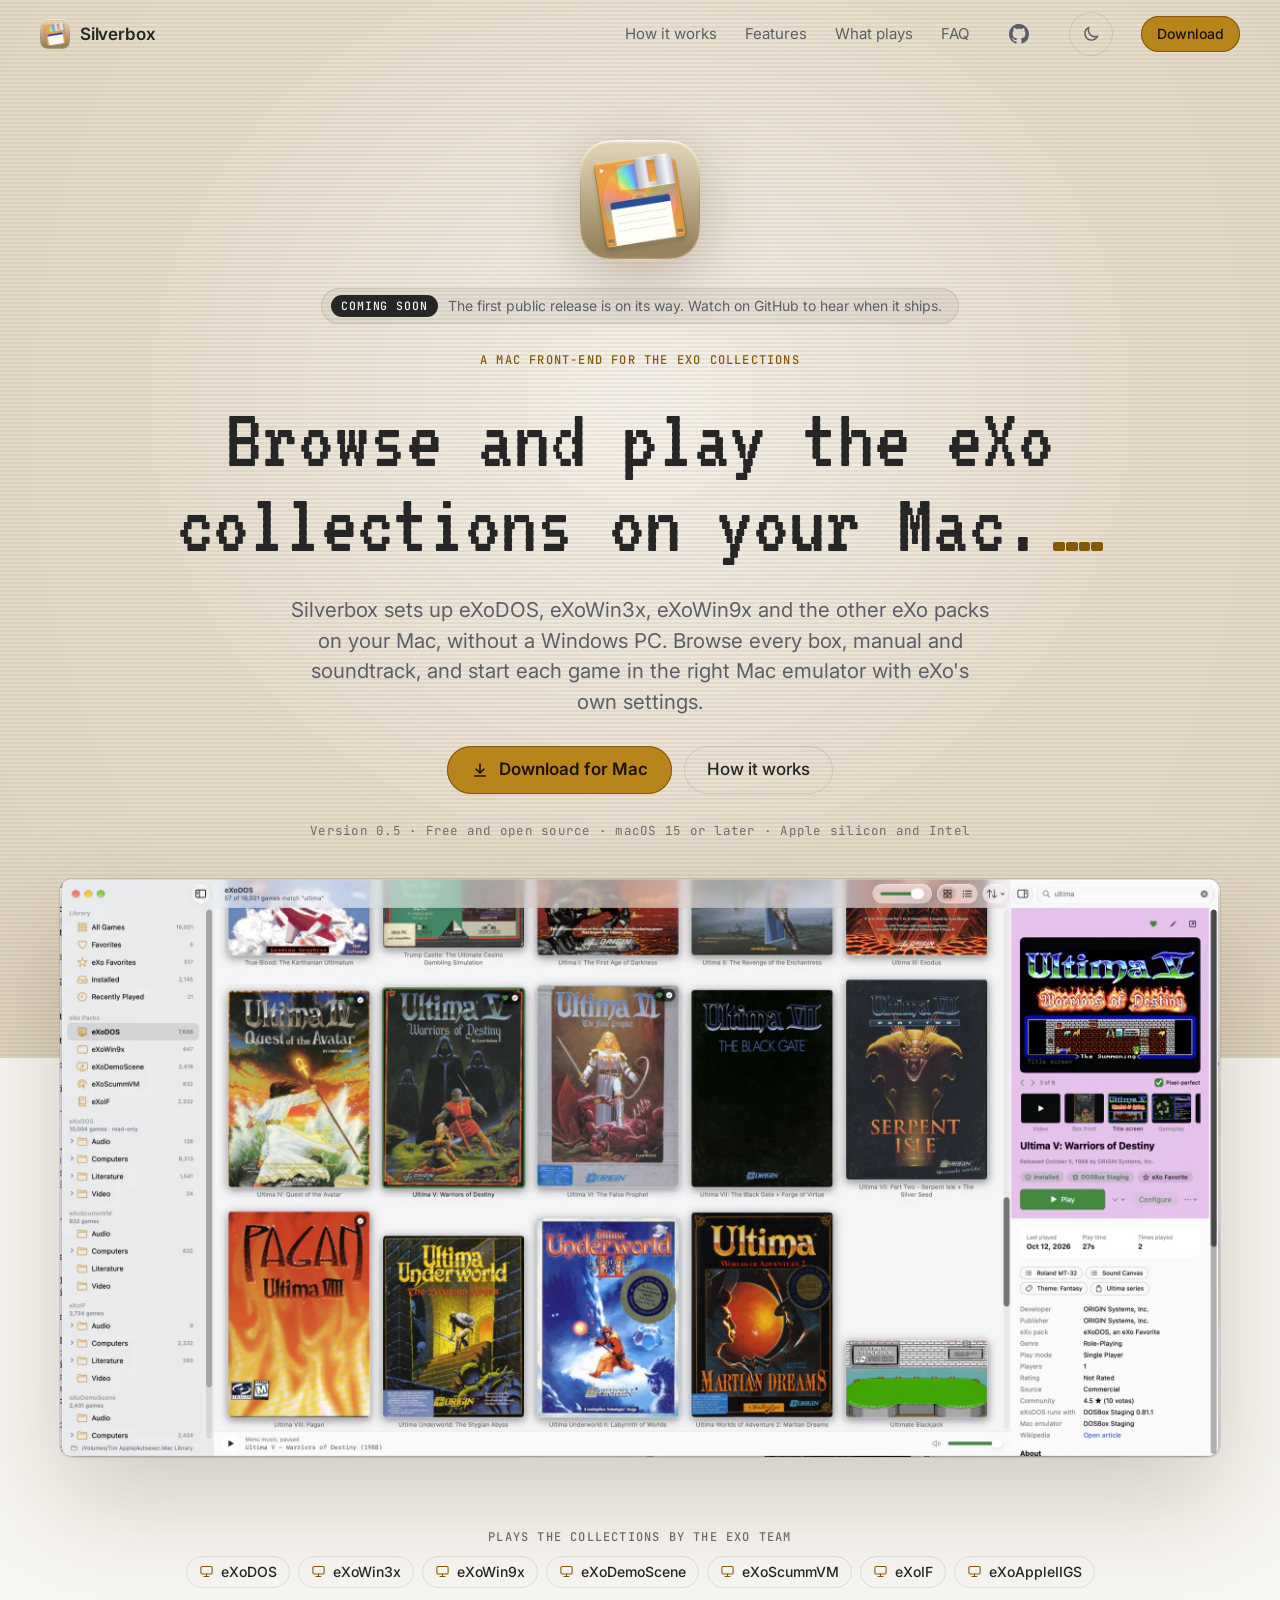
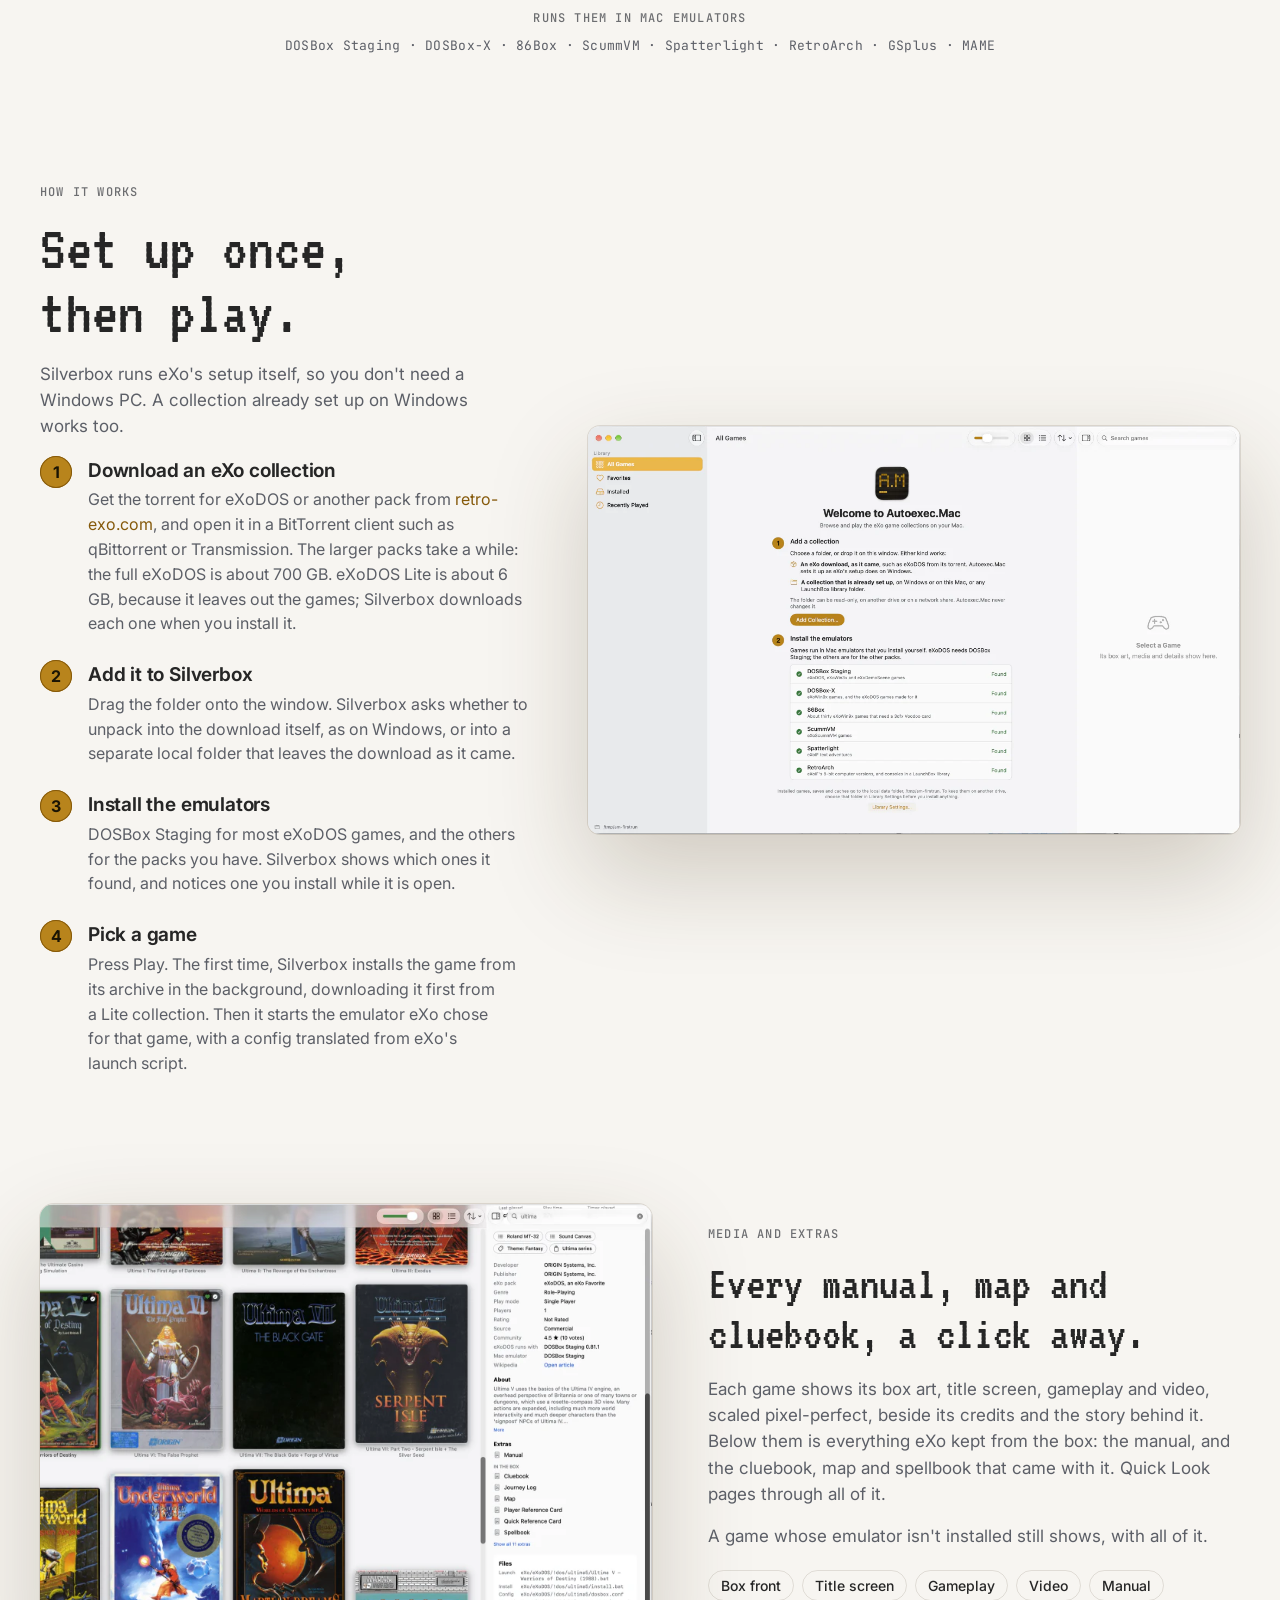
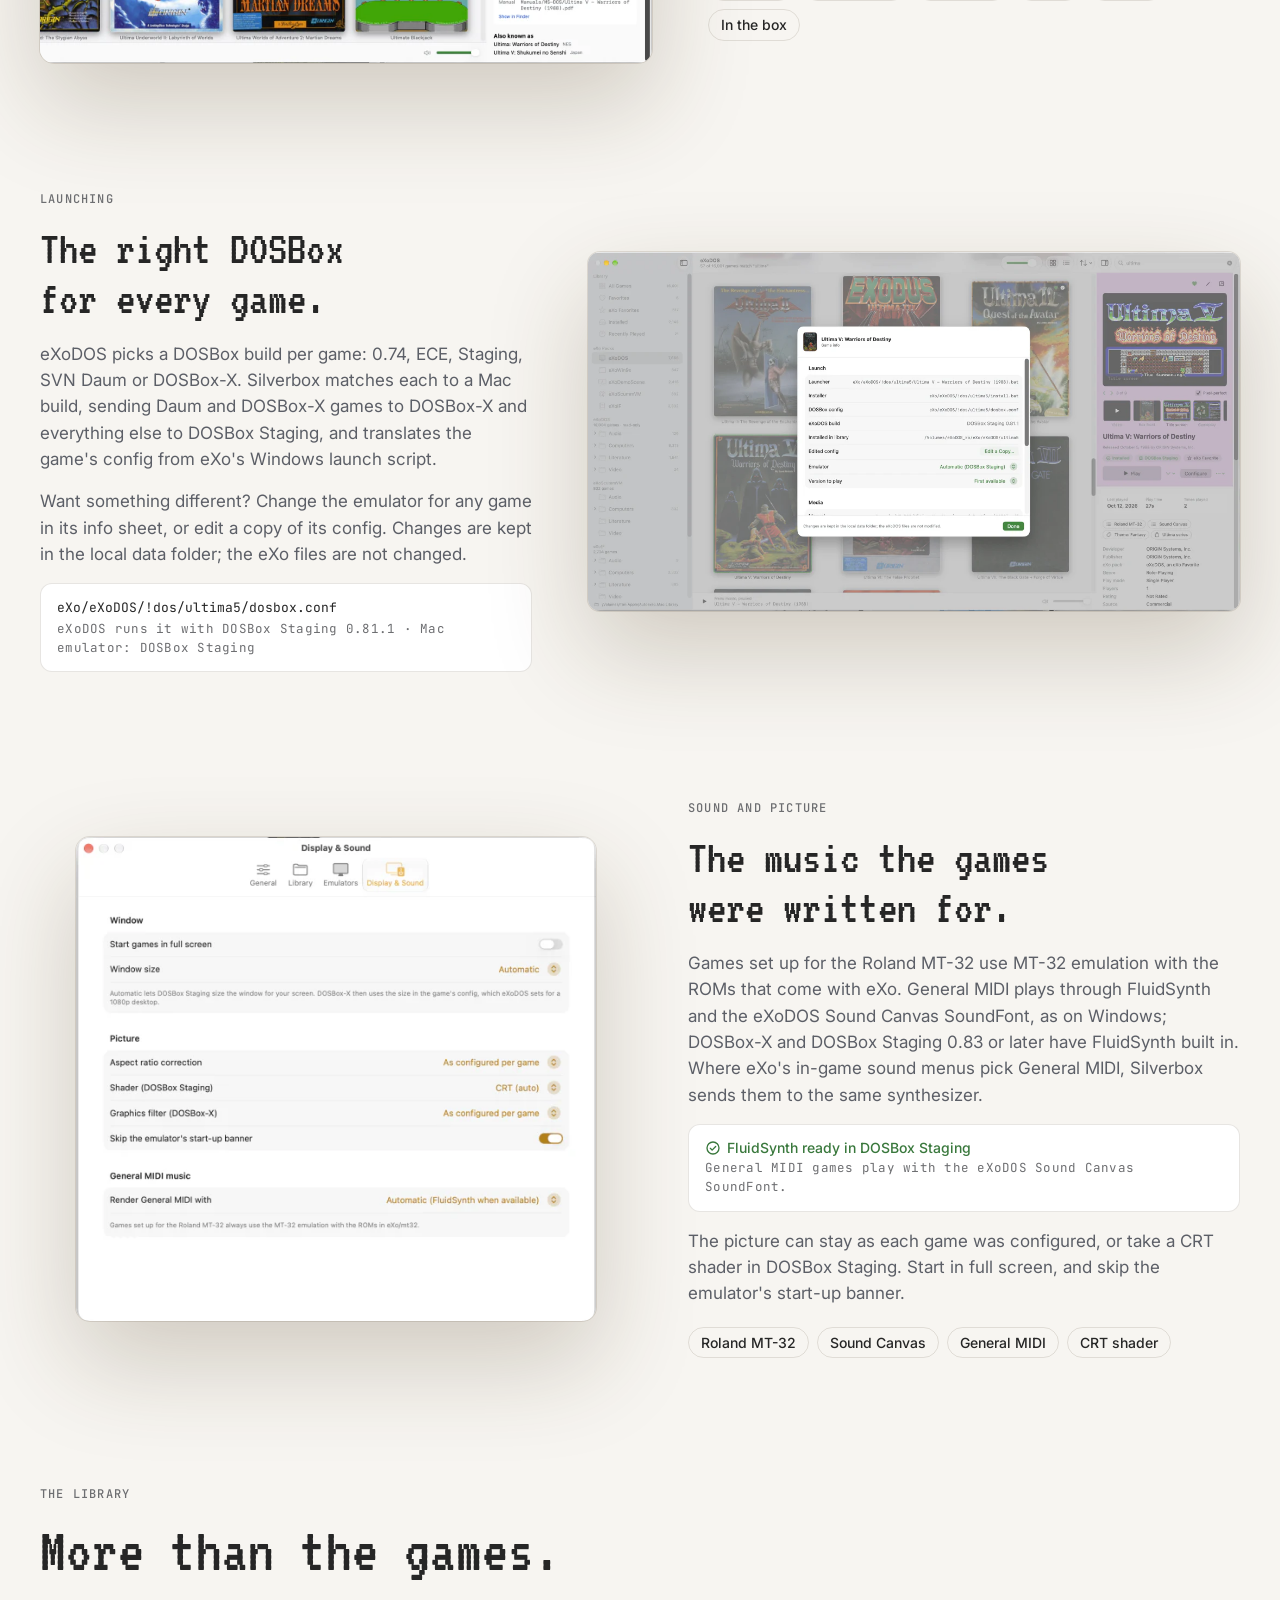
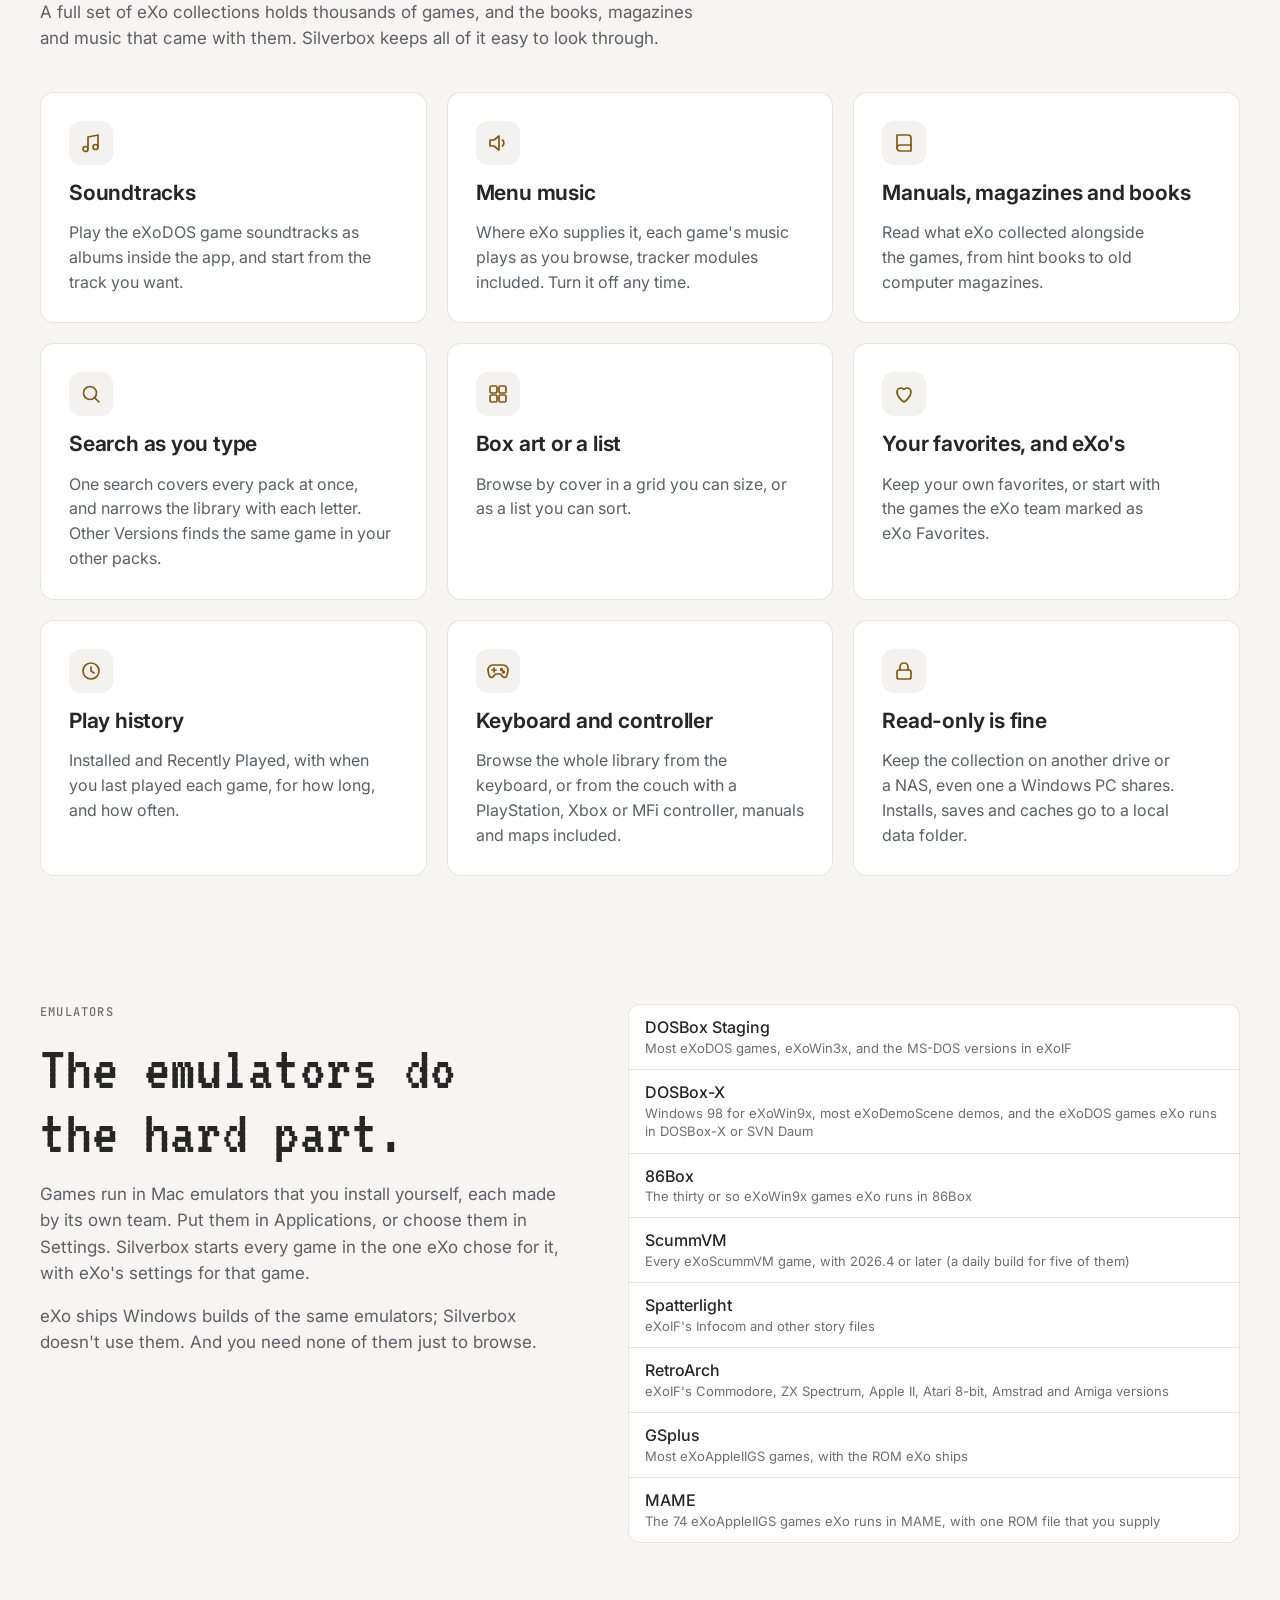
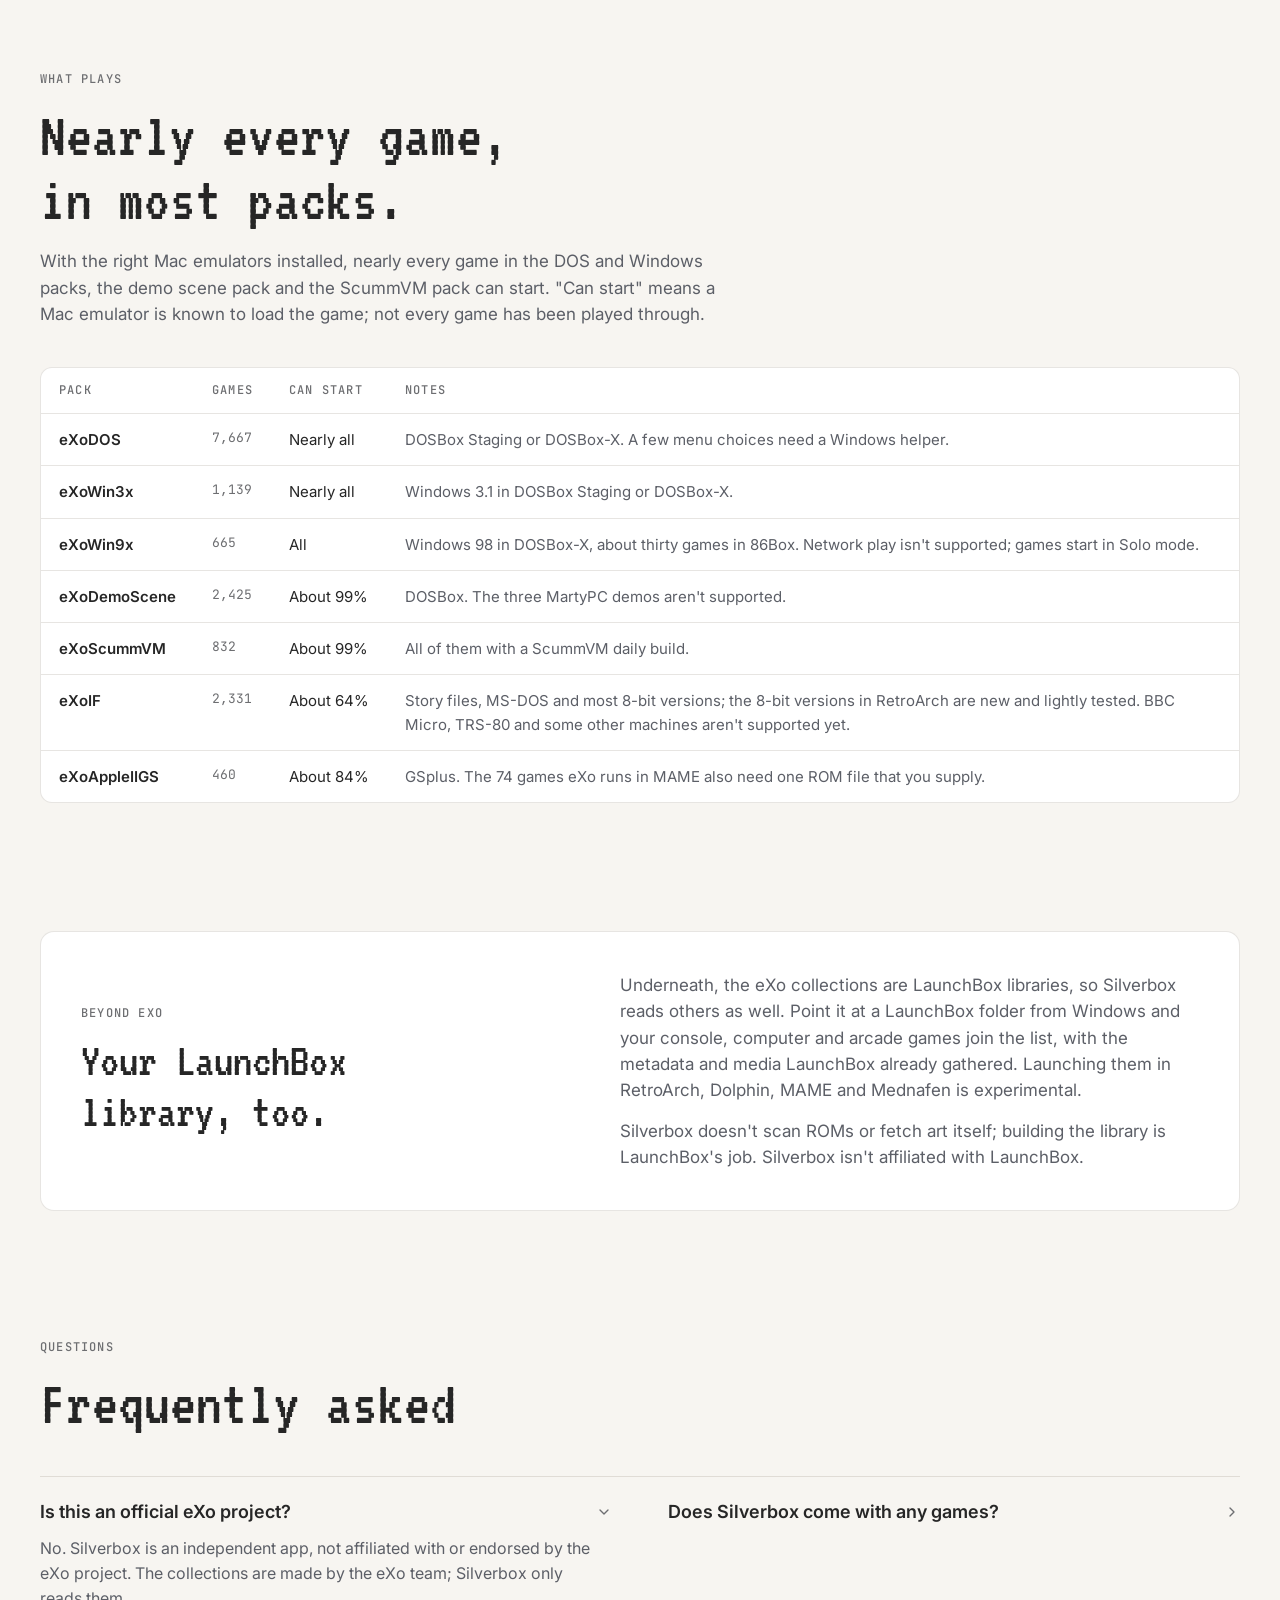
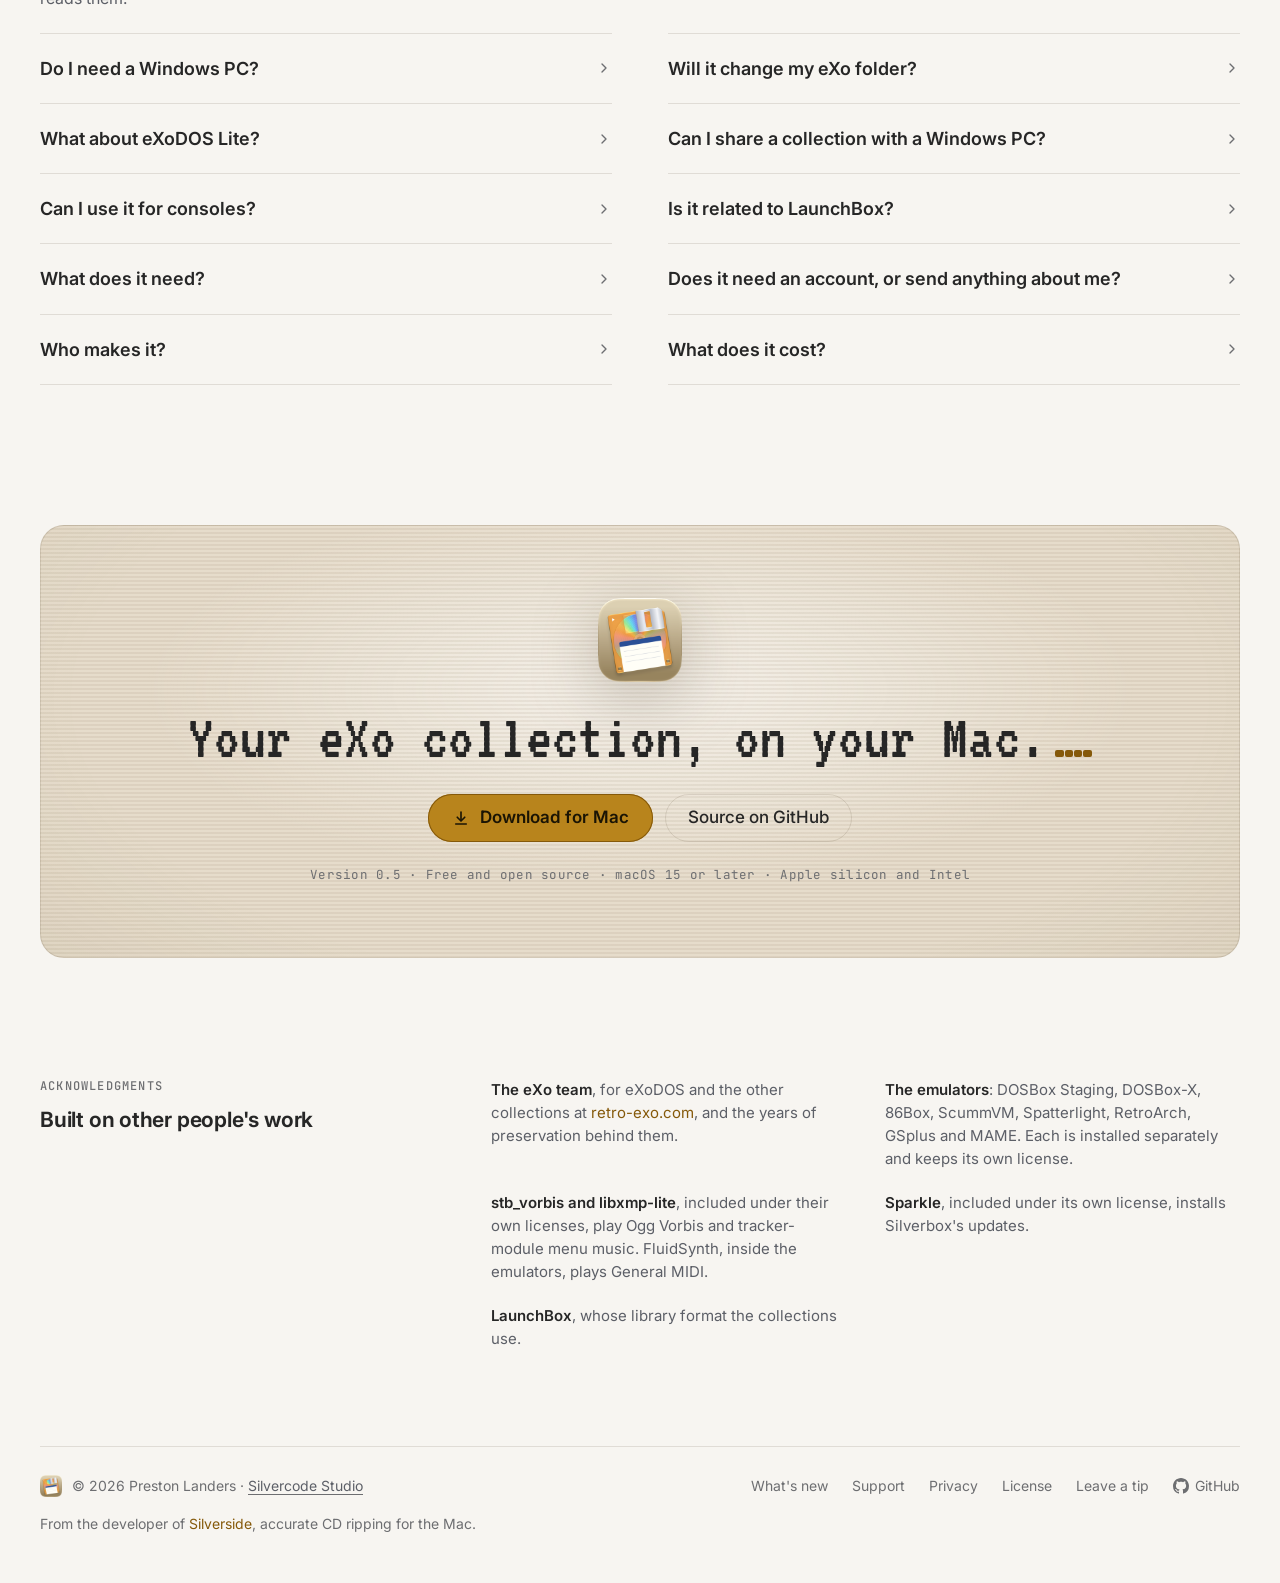
==== commit 4d8352b7: "Start RetroArch games in front, with their BIOS files The first real tries of LaunchBox console and " ====
--- a/docs/site/index.html
+++ b/docs/site/index.html
@@ -73,7 +73,7 @@
           </a>
           <a class="sb-btn sb-btn--ghost" href="#how">How it works</a>
         </div>
-        <p class="sb-detail">Version 0.3 · Free and open source · macOS 15 or later · Apple silicon and Intel</p>
+        <p class="sb-detail">Version 0.5 · Free and open source · macOS 15 or later · Apple silicon and Intel</p>
       </div>
     </section>
   </div>
@@ -106,7 +106,7 @@
         </div>
         <div class="works-group">
           <span class="sb-eyebrow">Runs them in Mac emulators</span>
-          <p class="sb-detail">DOSBox Staging · DOSBox-X · 86Box · ScummVM · Spatterlight · RetroArch</p>
+          <p class="sb-detail">DOSBox Staging · DOSBox-X · 86Box · ScummVM · Spatterlight · RetroArch · GSplus · MAME</p>
         </div>
       </div>
     </section>
@@ -288,6 +288,7 @@
             <li><span class="sb-list__body"><a class="sb-list__name" href="https://ccxvii.net/spatterlight/">Spatterlight</a><span class="sb-list__sub">eXoIF's Infocom and other story files</span></span></li>
             <li><span class="sb-list__body"><a class="sb-list__name" href="https://www.retroarch.com">RetroArch</a><span class="sb-list__sub">eXoIF's Commodore, ZX Spectrum, Apple II, Atari 8-bit, Amstrad and Amiga versions</span></span></li>
             <li><span class="sb-list__body"><a class="sb-list__name" href="https://github.com/digarok/gsplus">GSplus</a><span class="sb-list__sub">Most eXoAppleIIGS games, with the ROM eXo ships</span></span></li>
+            <li><span class="sb-list__body"><a class="sb-list__name" href="https://www.mamedev.org">MAME</a><span class="sb-list__sub">The 74 eXoAppleIIGS games eXo runs in MAME, with one ROM file that you supply</span></span></li>
           </ul>
         </div>
       </div>
@@ -406,7 +407,7 @@
           </a>
           <a class="sb-btn sb-btn--ghost" href="https://github.com/SilvercodeStudio/Silverbox">Source on GitHub</a>
         </div>
-        <p class="sb-detail">Version 0.3 · Free and open source · macOS 15 or later · Apple silicon and Intel</p>
+        <p class="sb-detail">Version 0.5 · Free and open source · macOS 15 or later · Apple silicon and Intel</p>
       </div>
     </section>
 
@@ -418,8 +419,9 @@
         </div>
         <div class="acks-list">
           <p><strong>The eXo team</strong>, for eXoDOS and the other collections at <a href="https://www.retro-exo.com">retro-exo.com</a>, and the years of preservation behind them.</p>
-          <p><strong>The emulators</strong>: DOSBox Staging, DOSBox-X, 86Box, ScummVM, Spatterlight and RetroArch. Each is installed separately and keeps its own license.</p>
+          <p><strong>The emulators</strong>: DOSBox Staging, DOSBox-X, 86Box, ScummVM, Spatterlight, RetroArch, GSplus and MAME. Each is installed separately and keeps its own license.</p>
           <p><strong>stb_vorbis and libxmp-lite</strong>, included under their own licenses, play Ogg Vorbis and tracker-module menu music. FluidSynth, inside the emulators, plays General MIDI.</p>
+          <p><strong>Sparkle</strong>, included under its own license, installs Silverbox's updates.</p>
           <p><strong>LaunchBox</strong>, whose library format the collections use.</p>
         </div>
       </div>
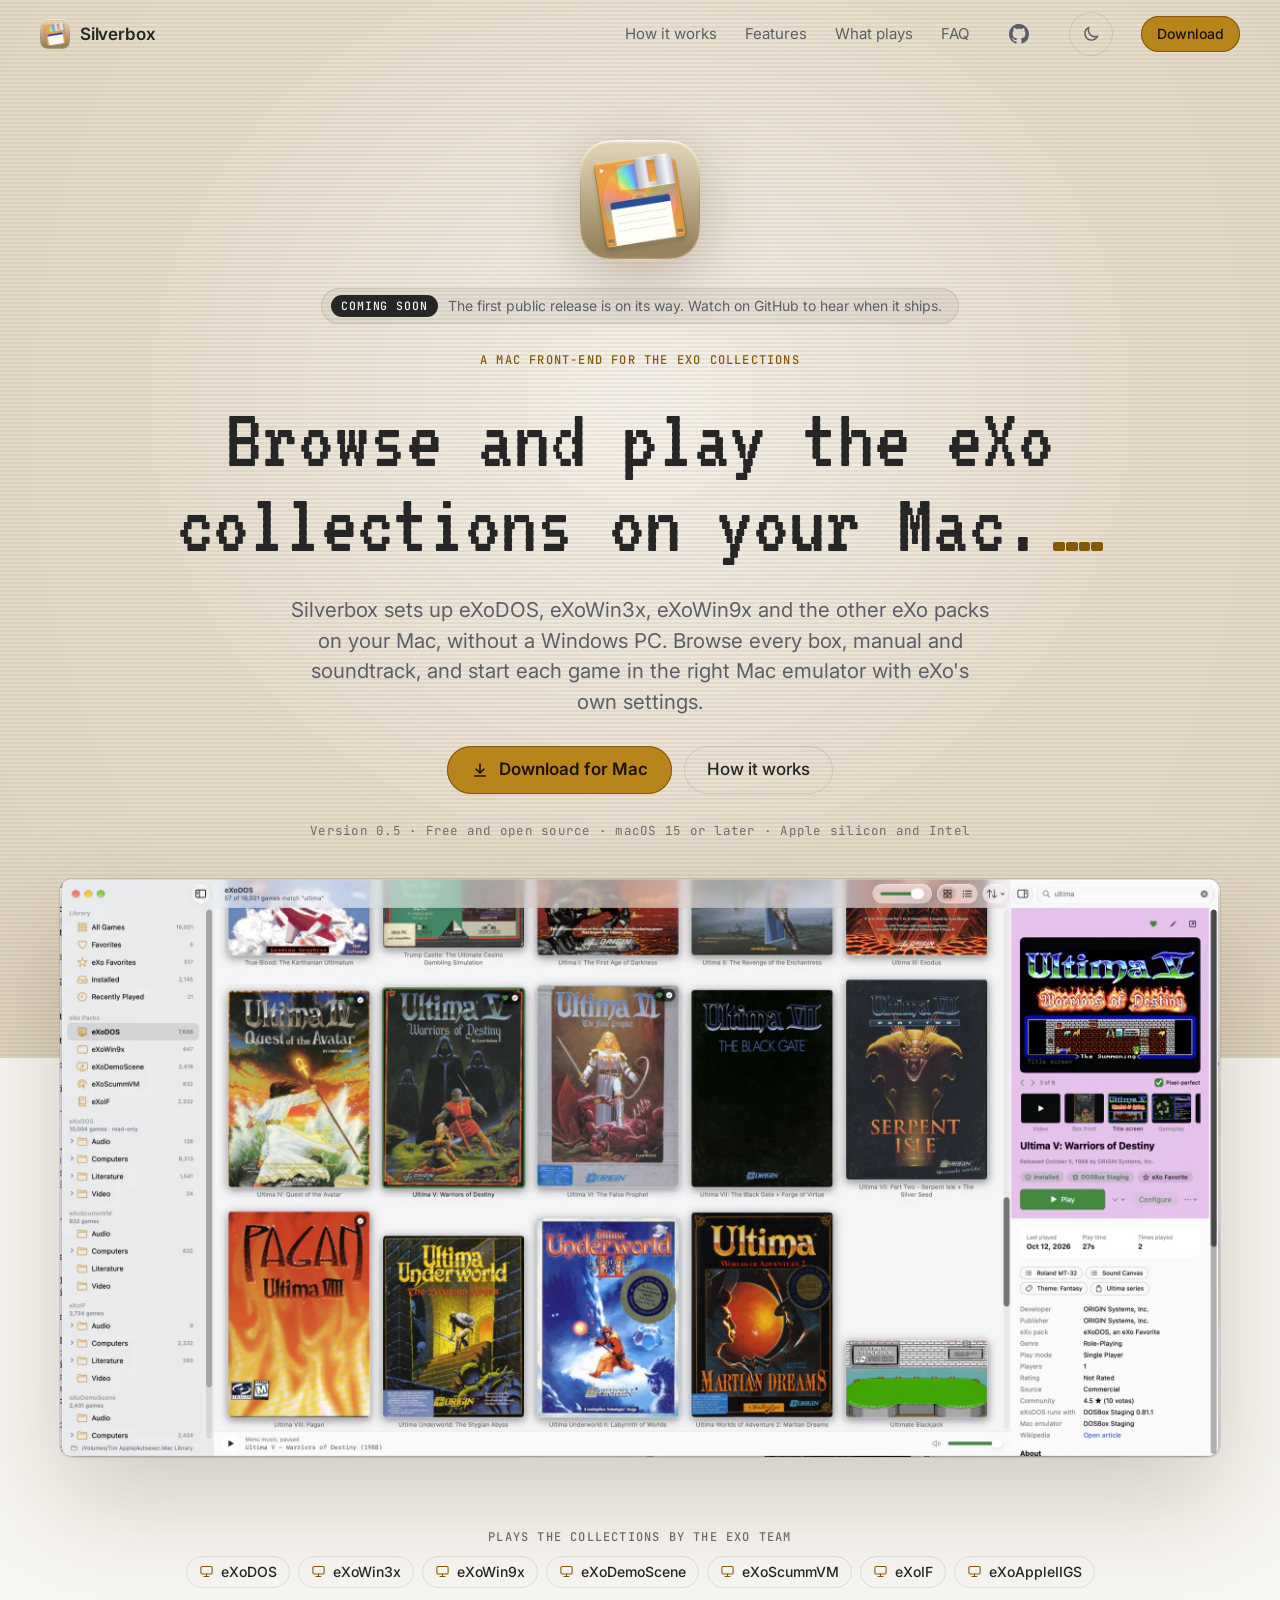
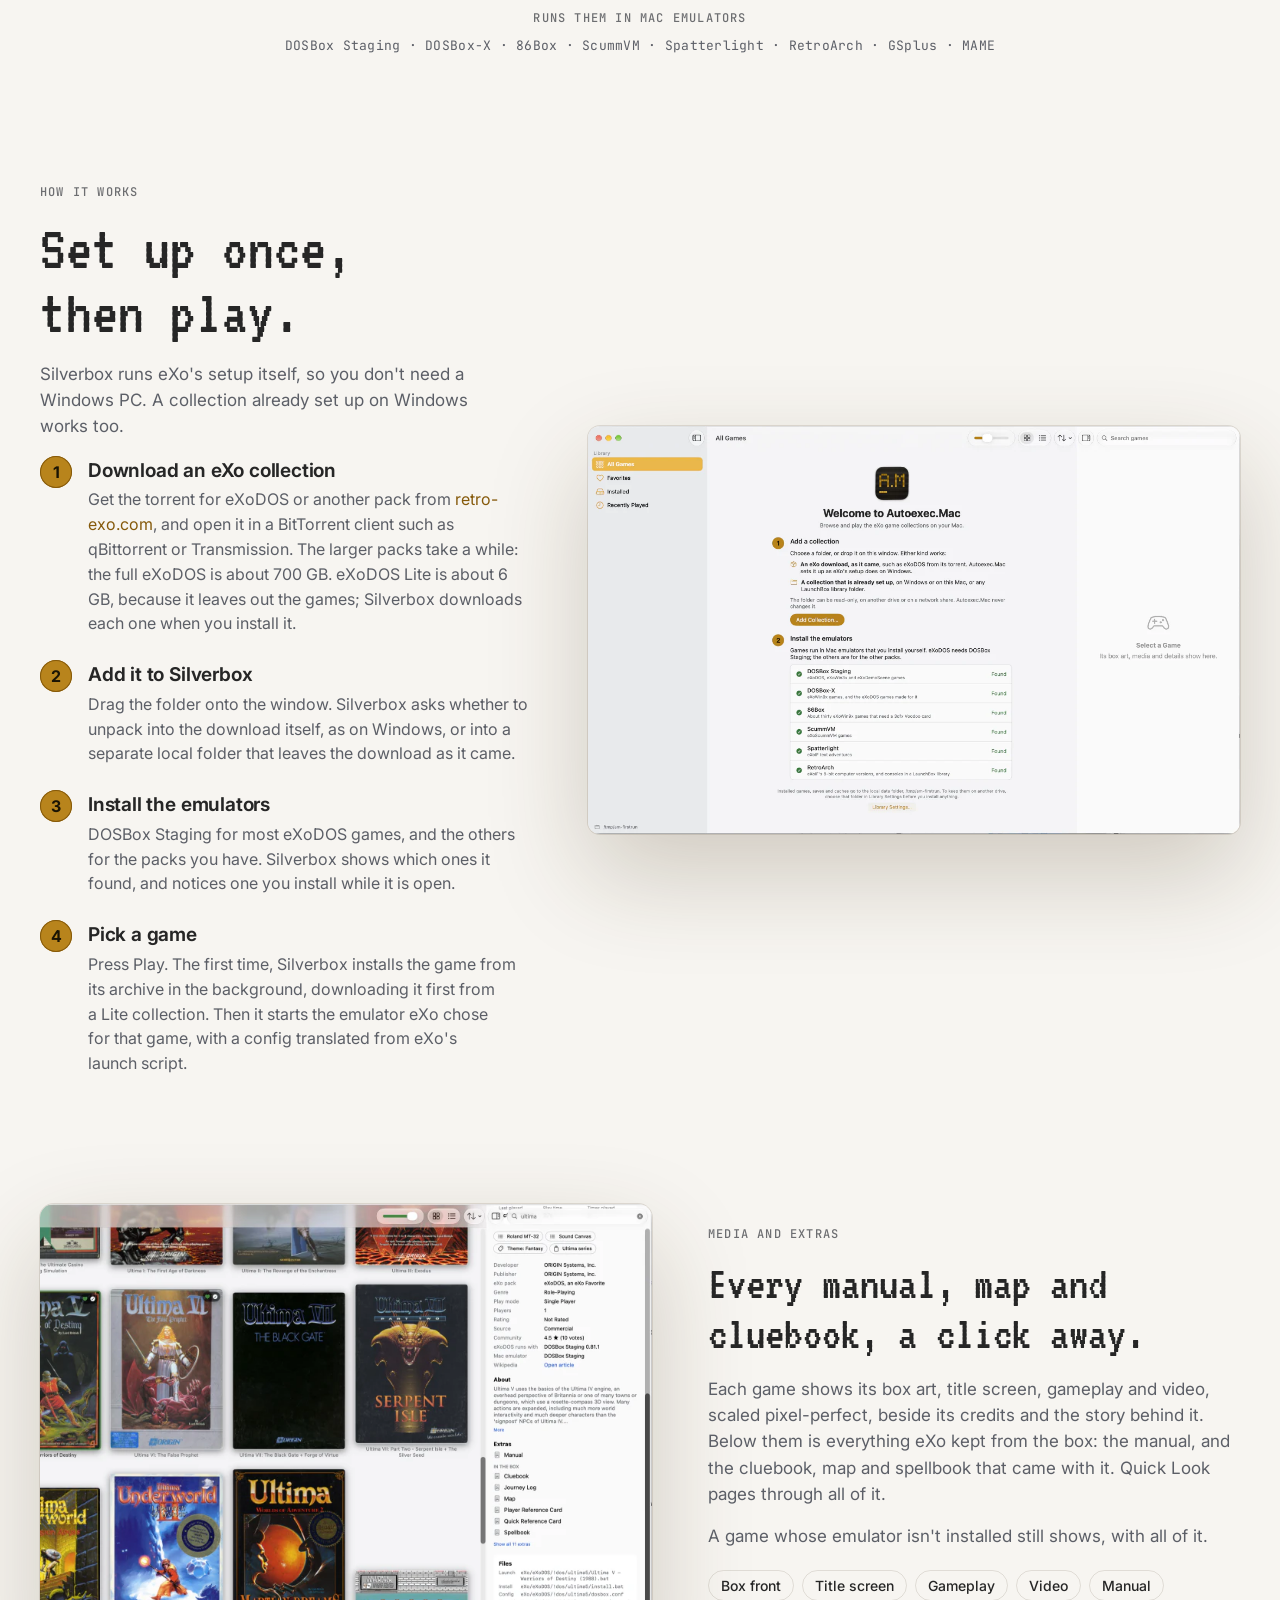
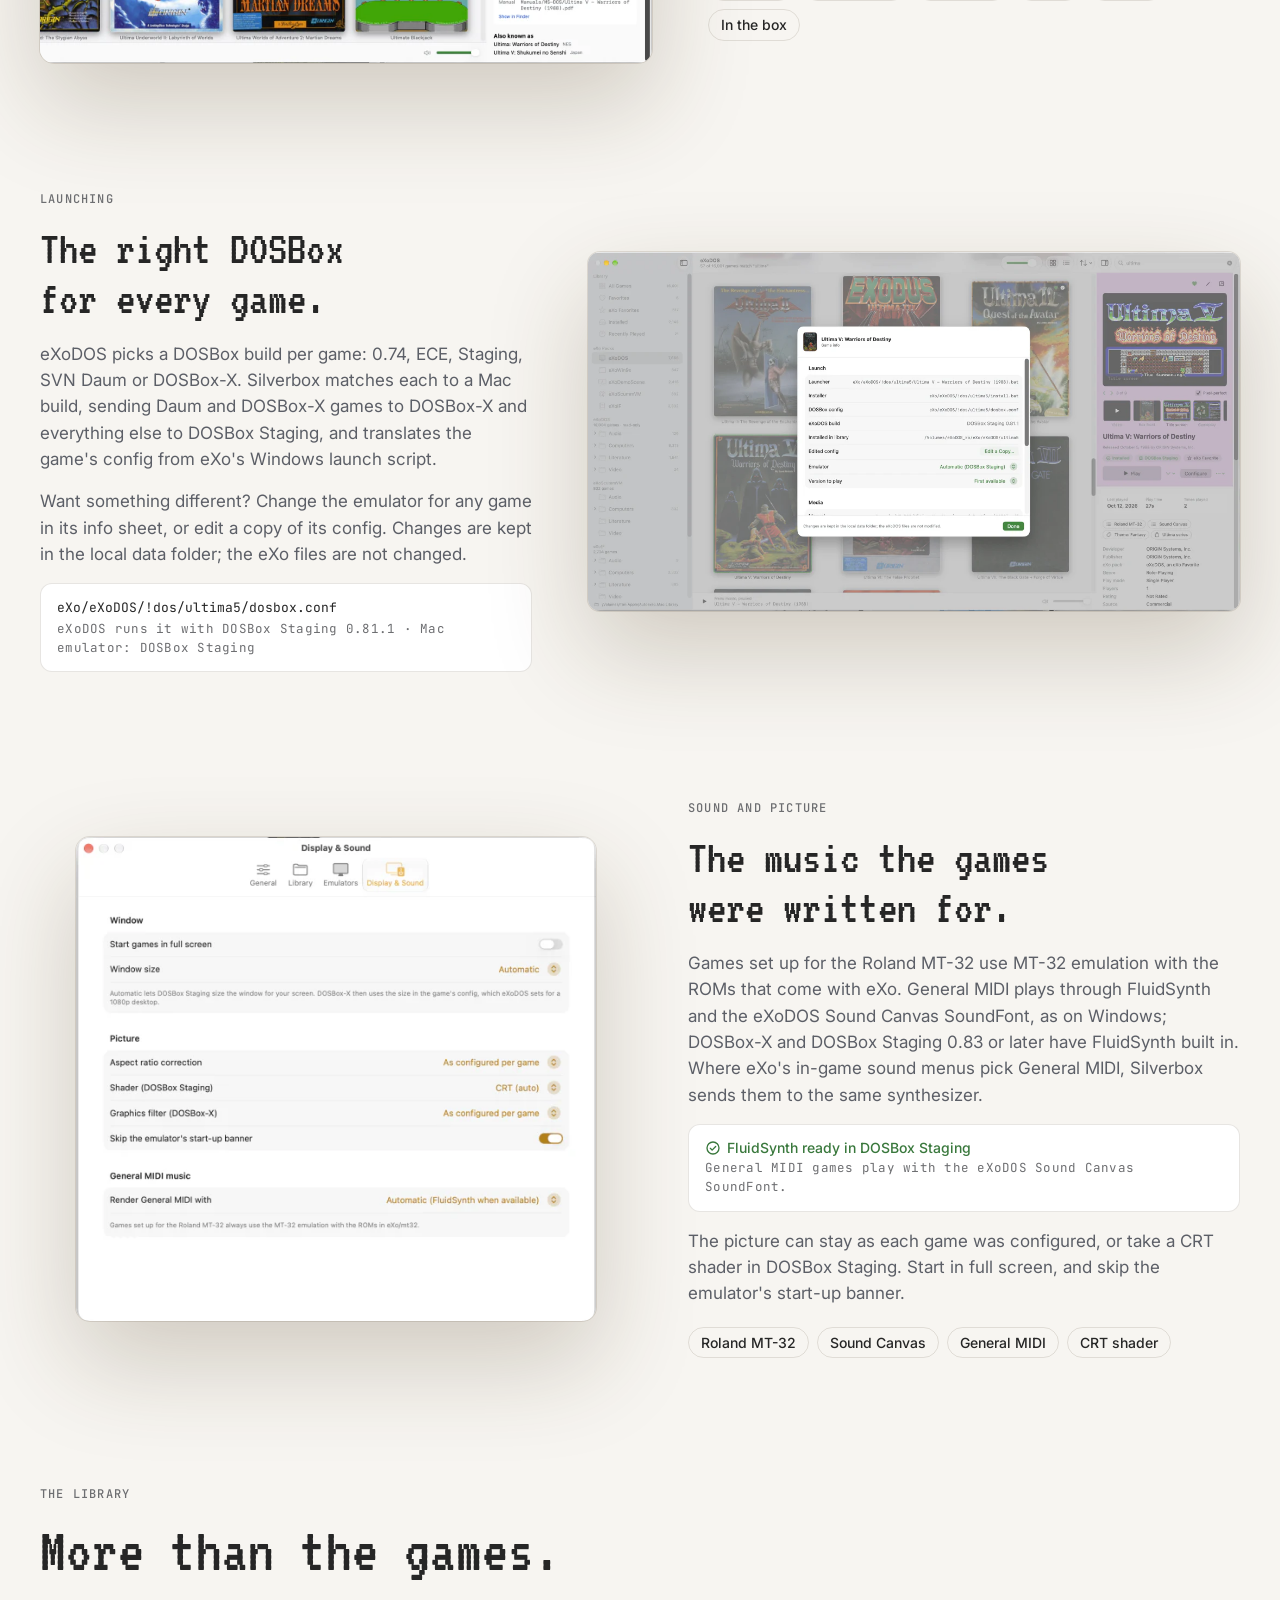
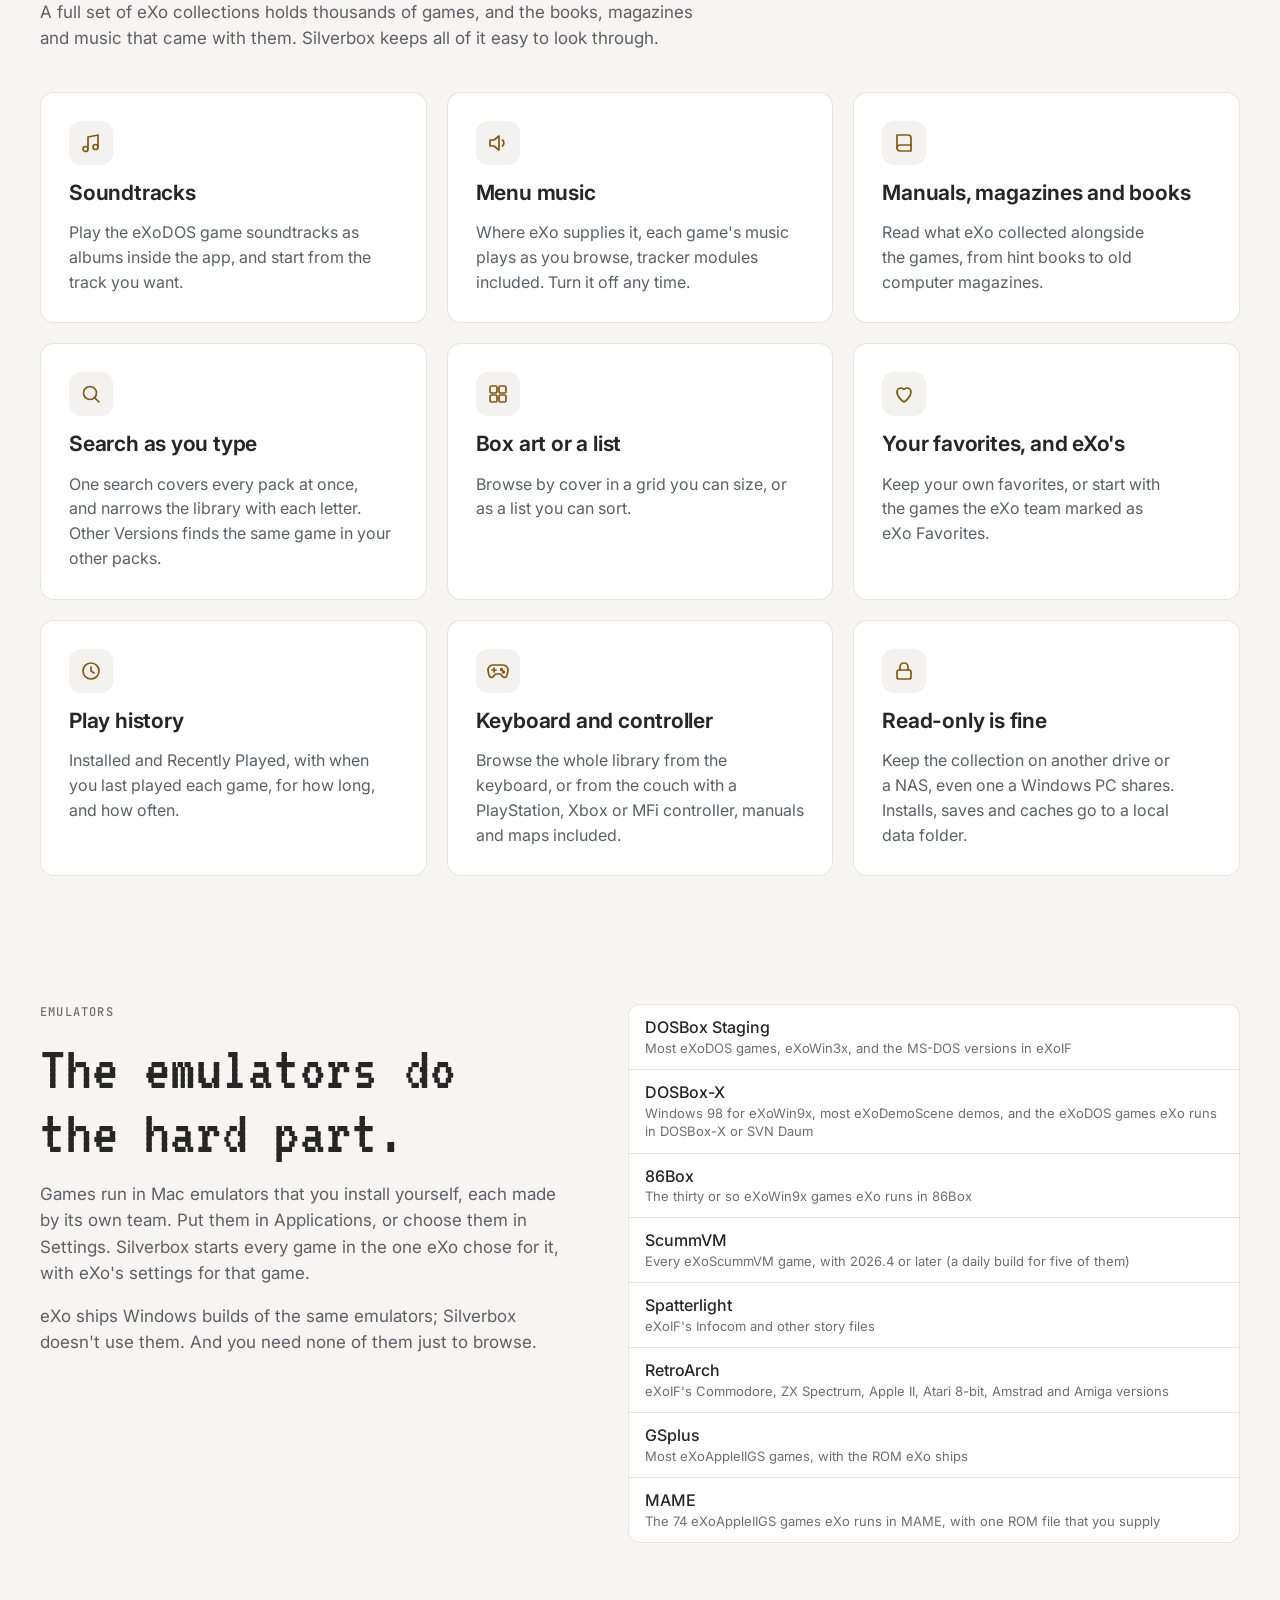
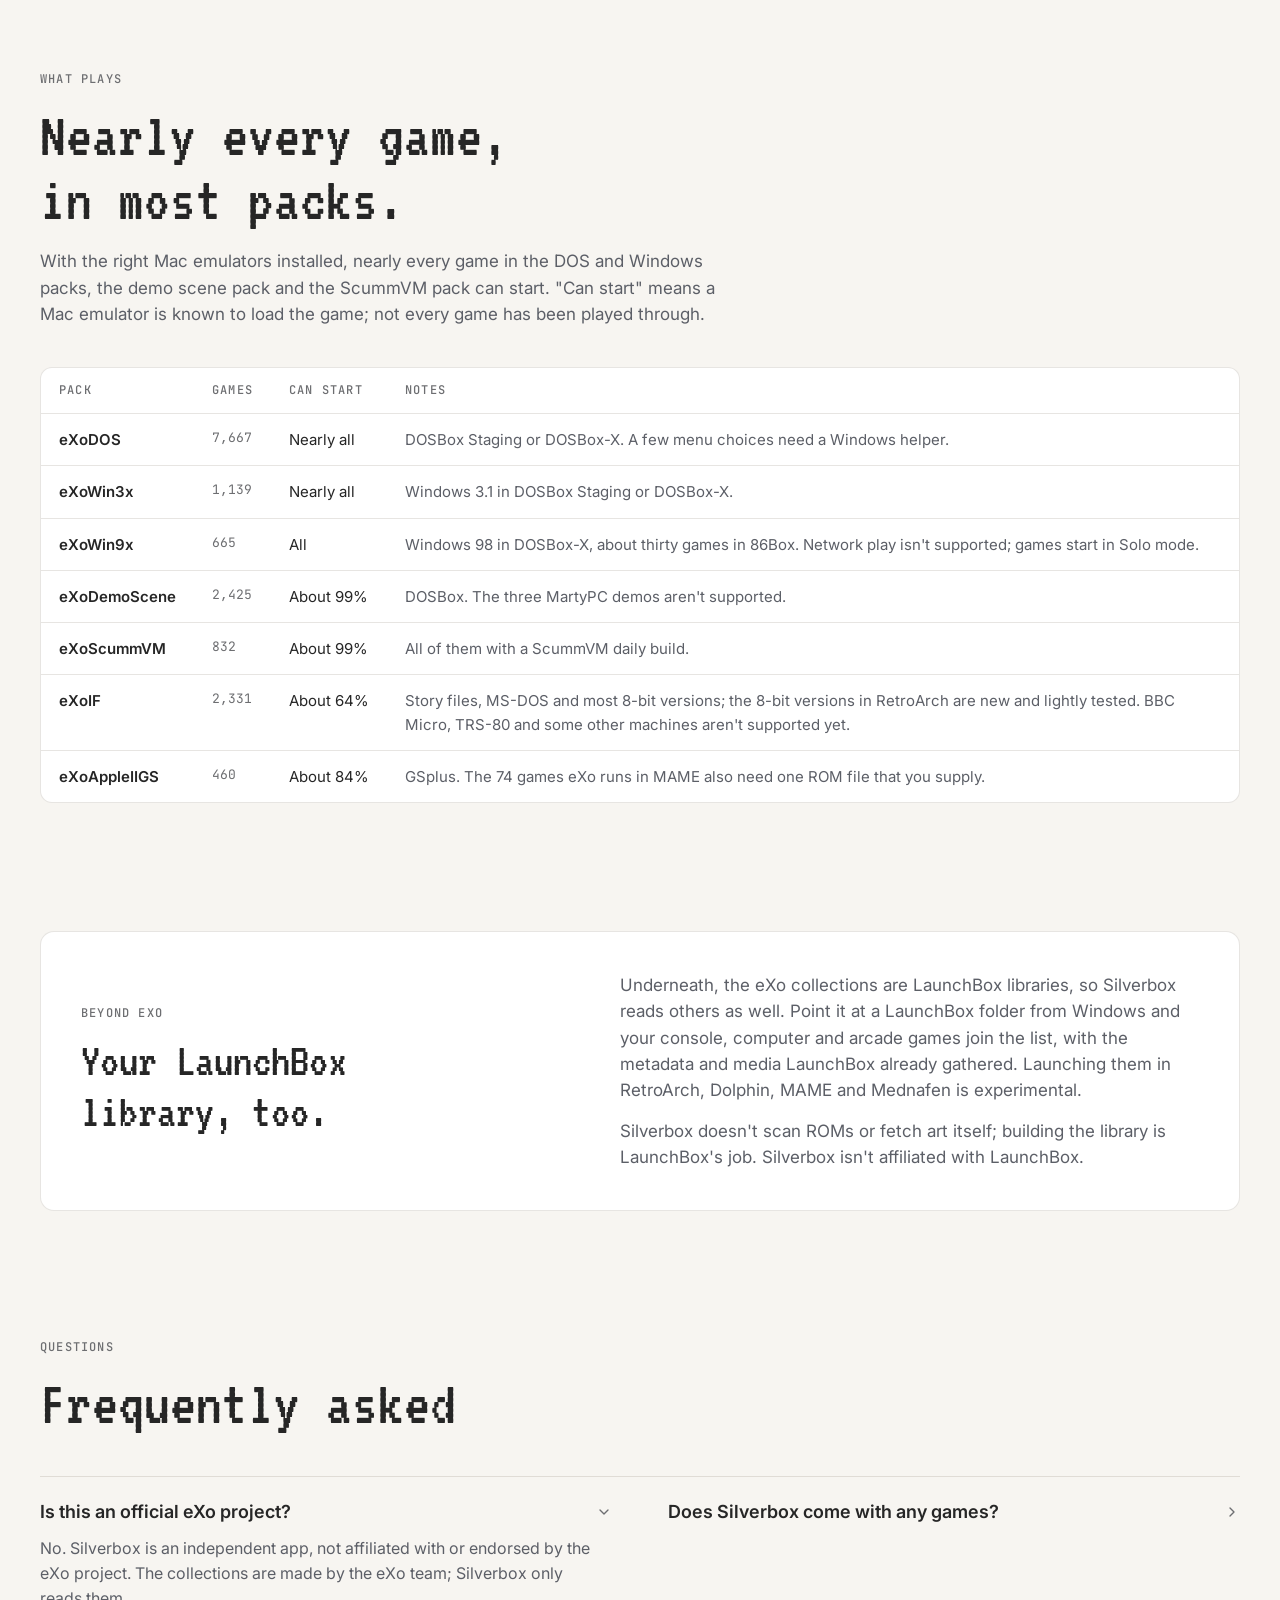
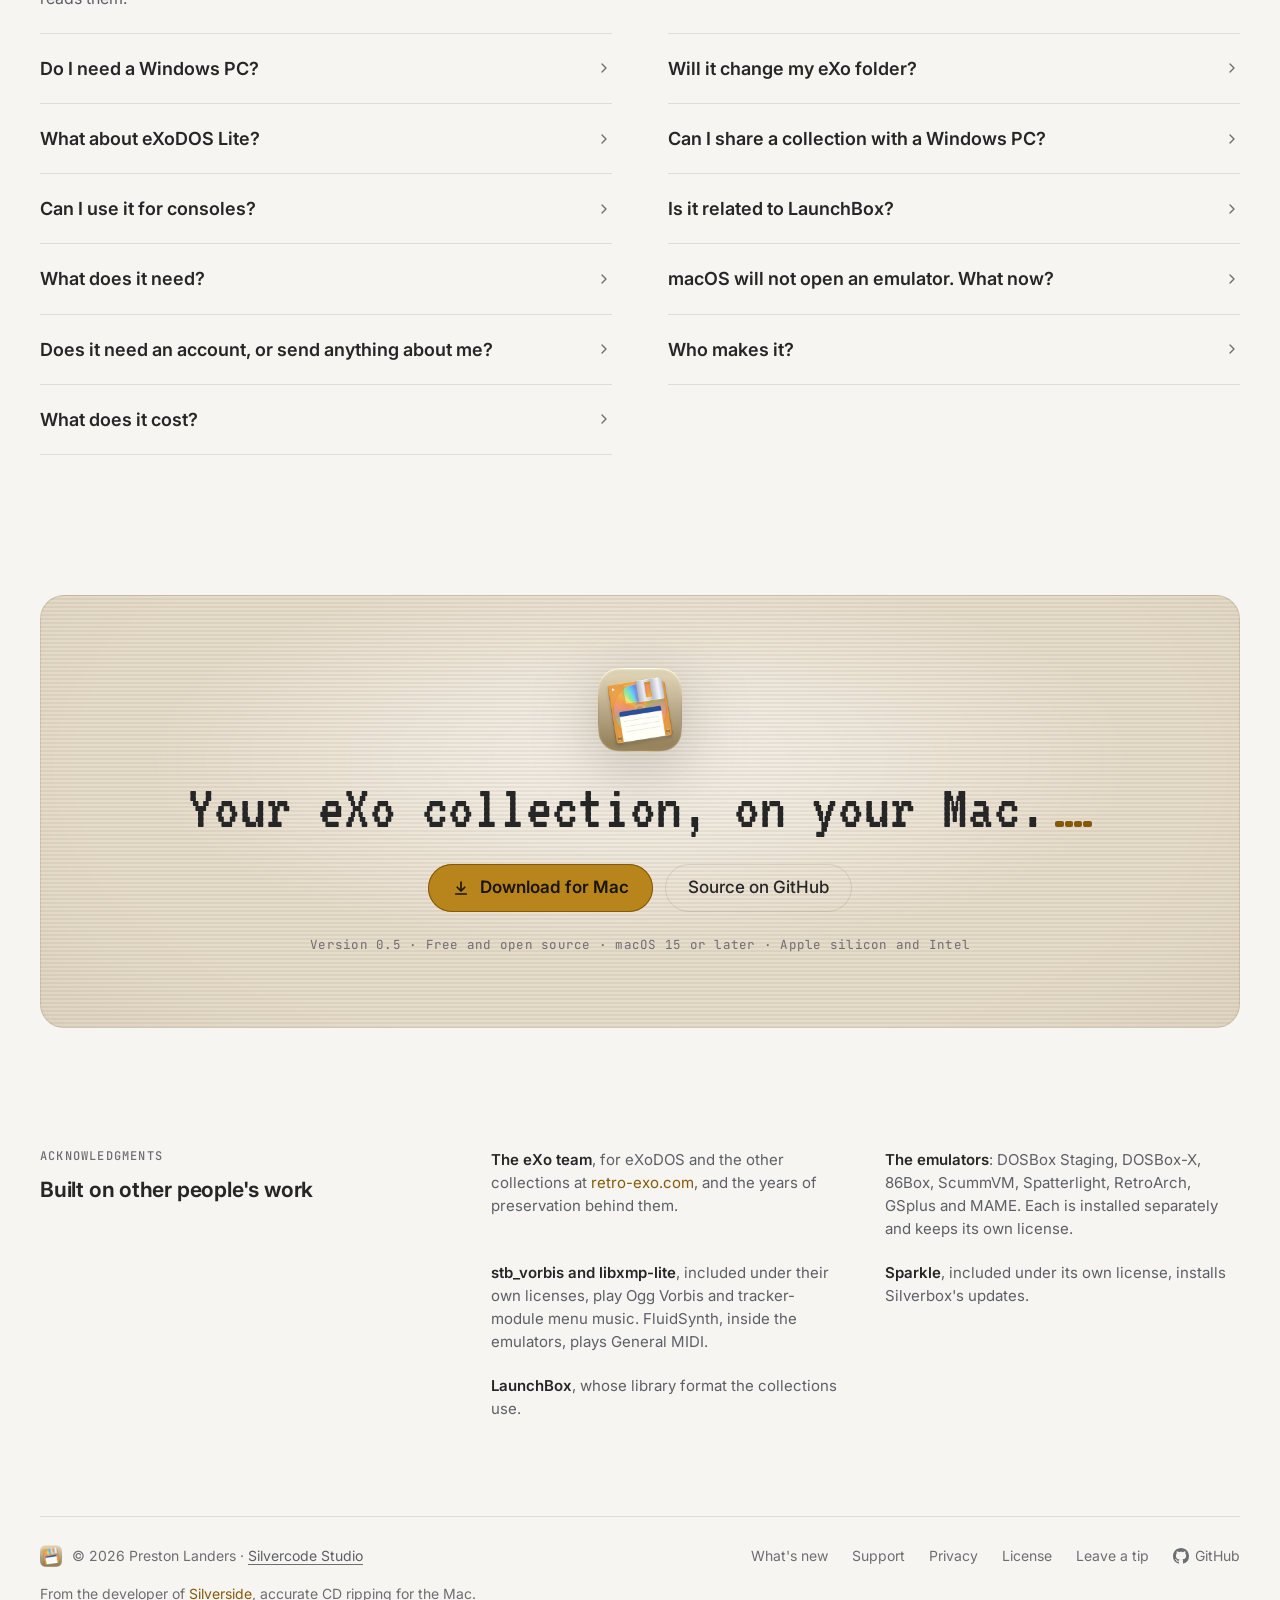
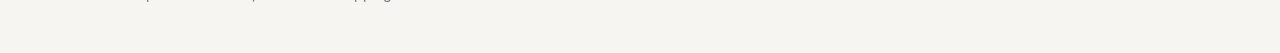
==== commit e5ca1511: "Say when macOS will stop an emulator, and how to allow it macOS stops a downloaded app that Apple ha" ====
--- a/docs/site/index.html
+++ b/docs/site/index.html
@@ -379,6 +379,10 @@
             <p>macOS 15 or later on Apple silicon or Intel, one or more eXo downloads, and the emulators for the packs you play.</p>
           </details>
           <details>
+            <summary>macOS will not open an emulator. What now?<svg viewBox="0 0 24 24" fill="none" stroke="currentColor" stroke-width="2" stroke-linecap="round" stroke-linejoin="round" aria-hidden="true"><path d="M9 6l6 6-6 6"/></svg></summary>
+            <p>Apple has not checked every emulator; the DOSBox-X download is one that it has not. The first time it starts, macOS stops it and offers to move it to the Trash. Click Done, then open System Settings › Privacy &amp; Security, scroll down to Security, and click Open Anyway. After that, the game starts. Silverbox shows which emulator waits for this, with buttons for both steps. Allow only an emulator that you downloaded from its own website.</p>
+          </details>
+          <details>
             <summary>Does it need an account, or send anything about me?<svg viewBox="0 0 24 24" fill="none" stroke="currentColor" stroke-width="2" stroke-linecap="round" stroke-linejoin="round" aria-hidden="true"><path d="M9 6l6 6-6 6"/></svg></summary>
             <p>No account, and nothing about you is sent. Silverbox reads your collections and starts the emulators on your Mac. It goes online only to download a game that an eXoDOS Lite collection leaves out, over BitTorrent, when you ask, and to ask this website for the newest version of Silverbox. See <a href="privacy.html">Privacy</a>.</p>
           </details>
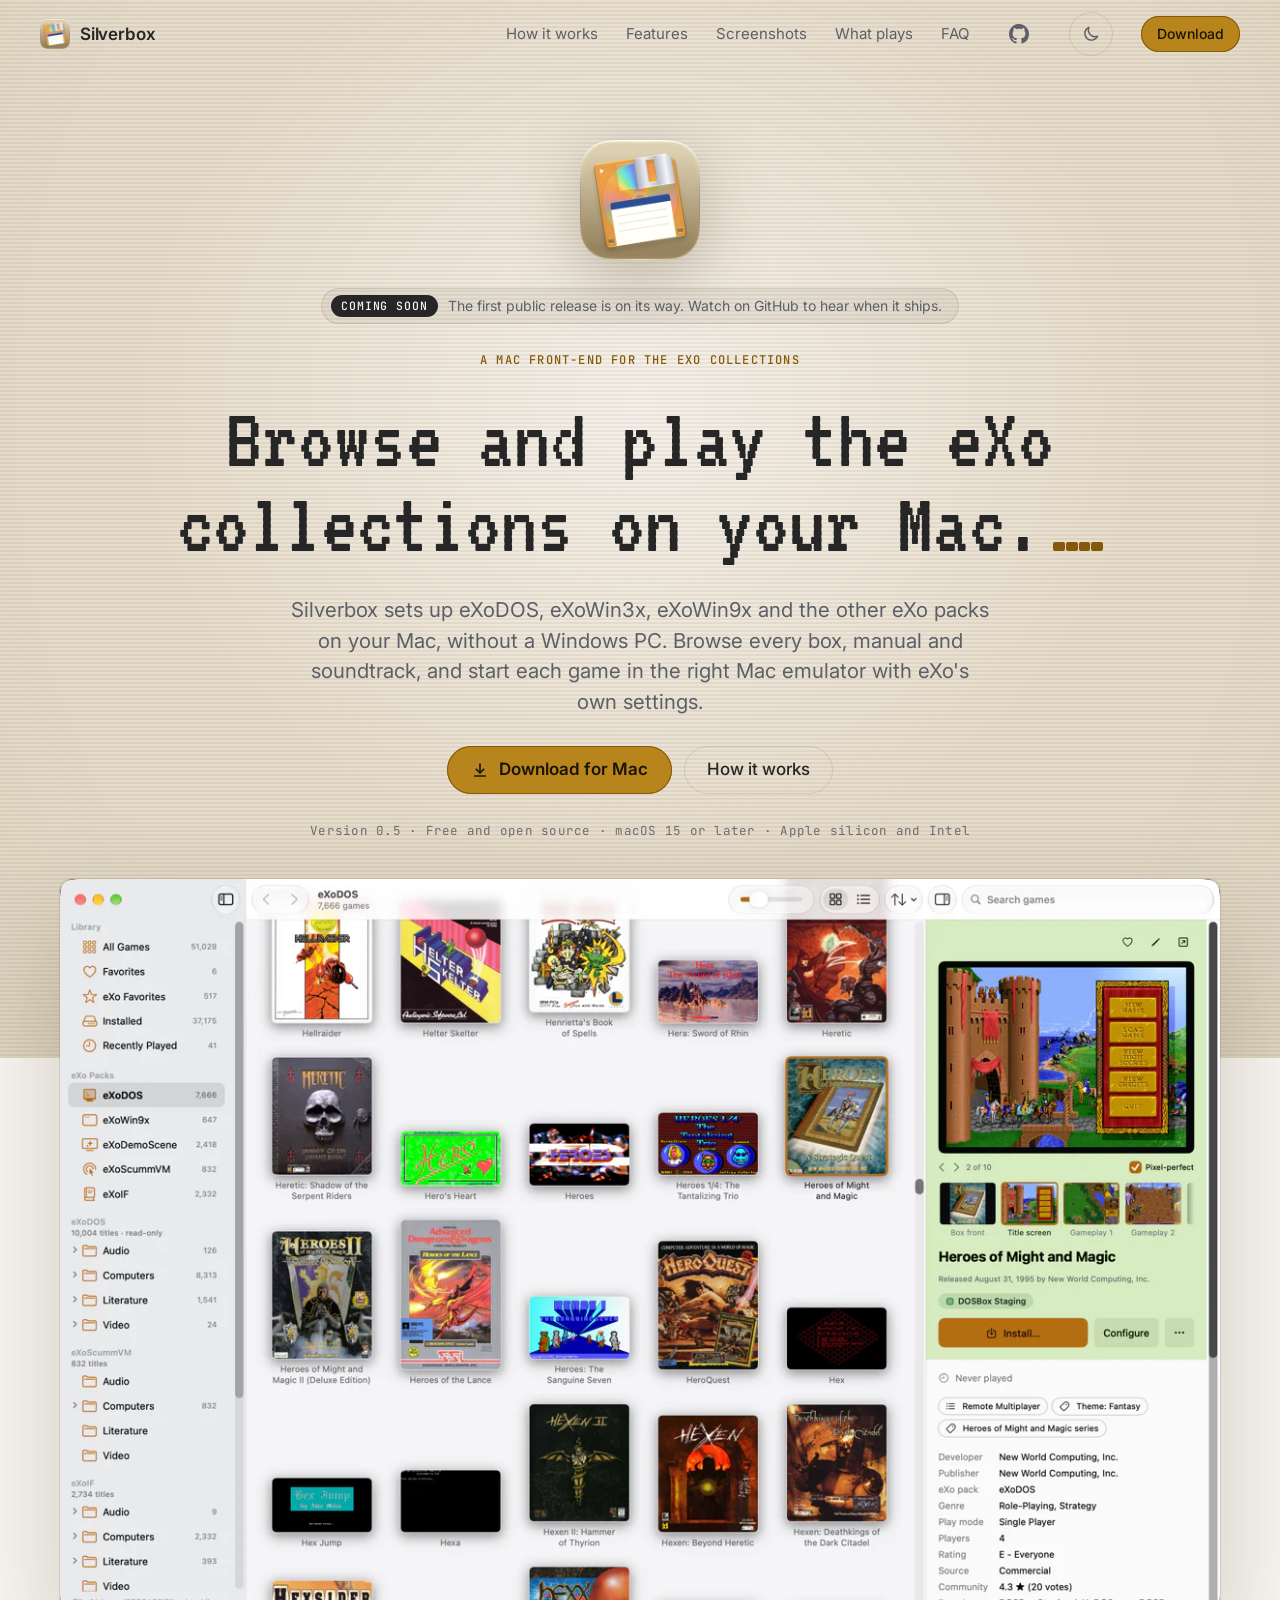
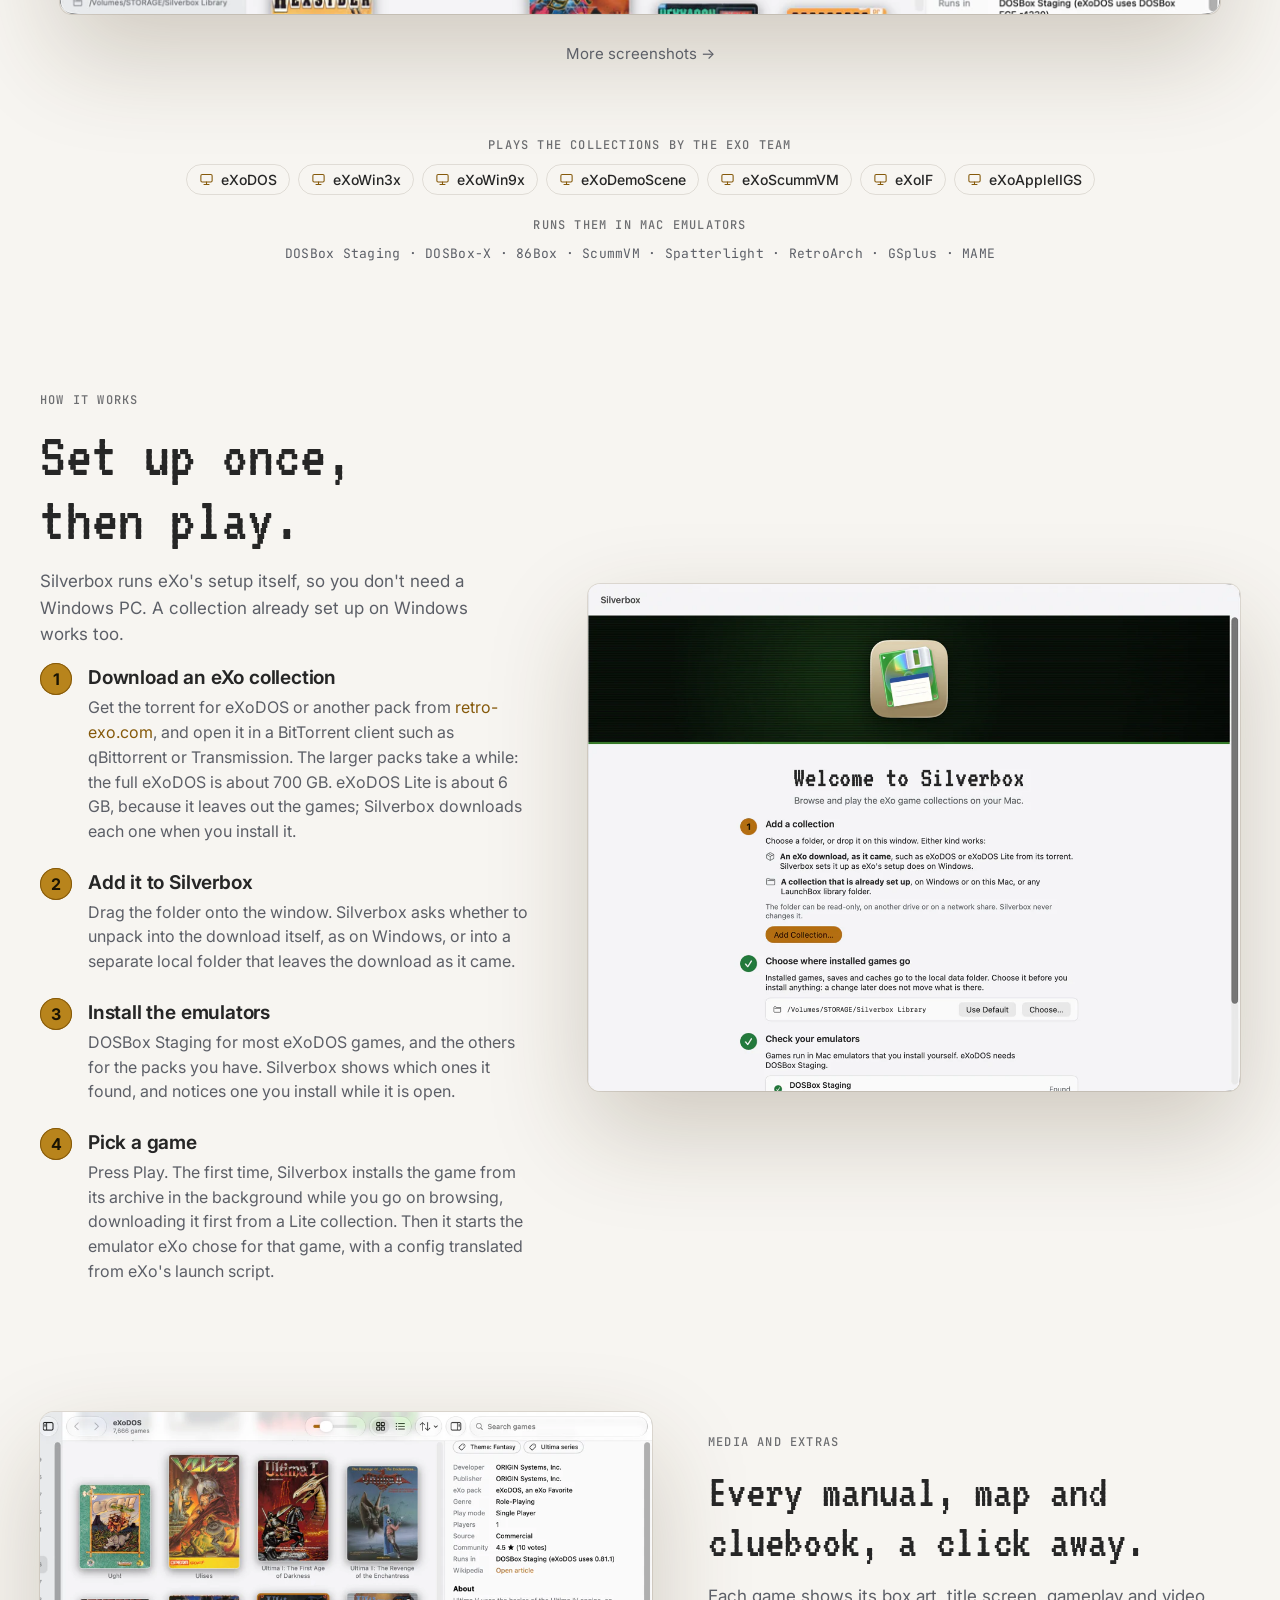
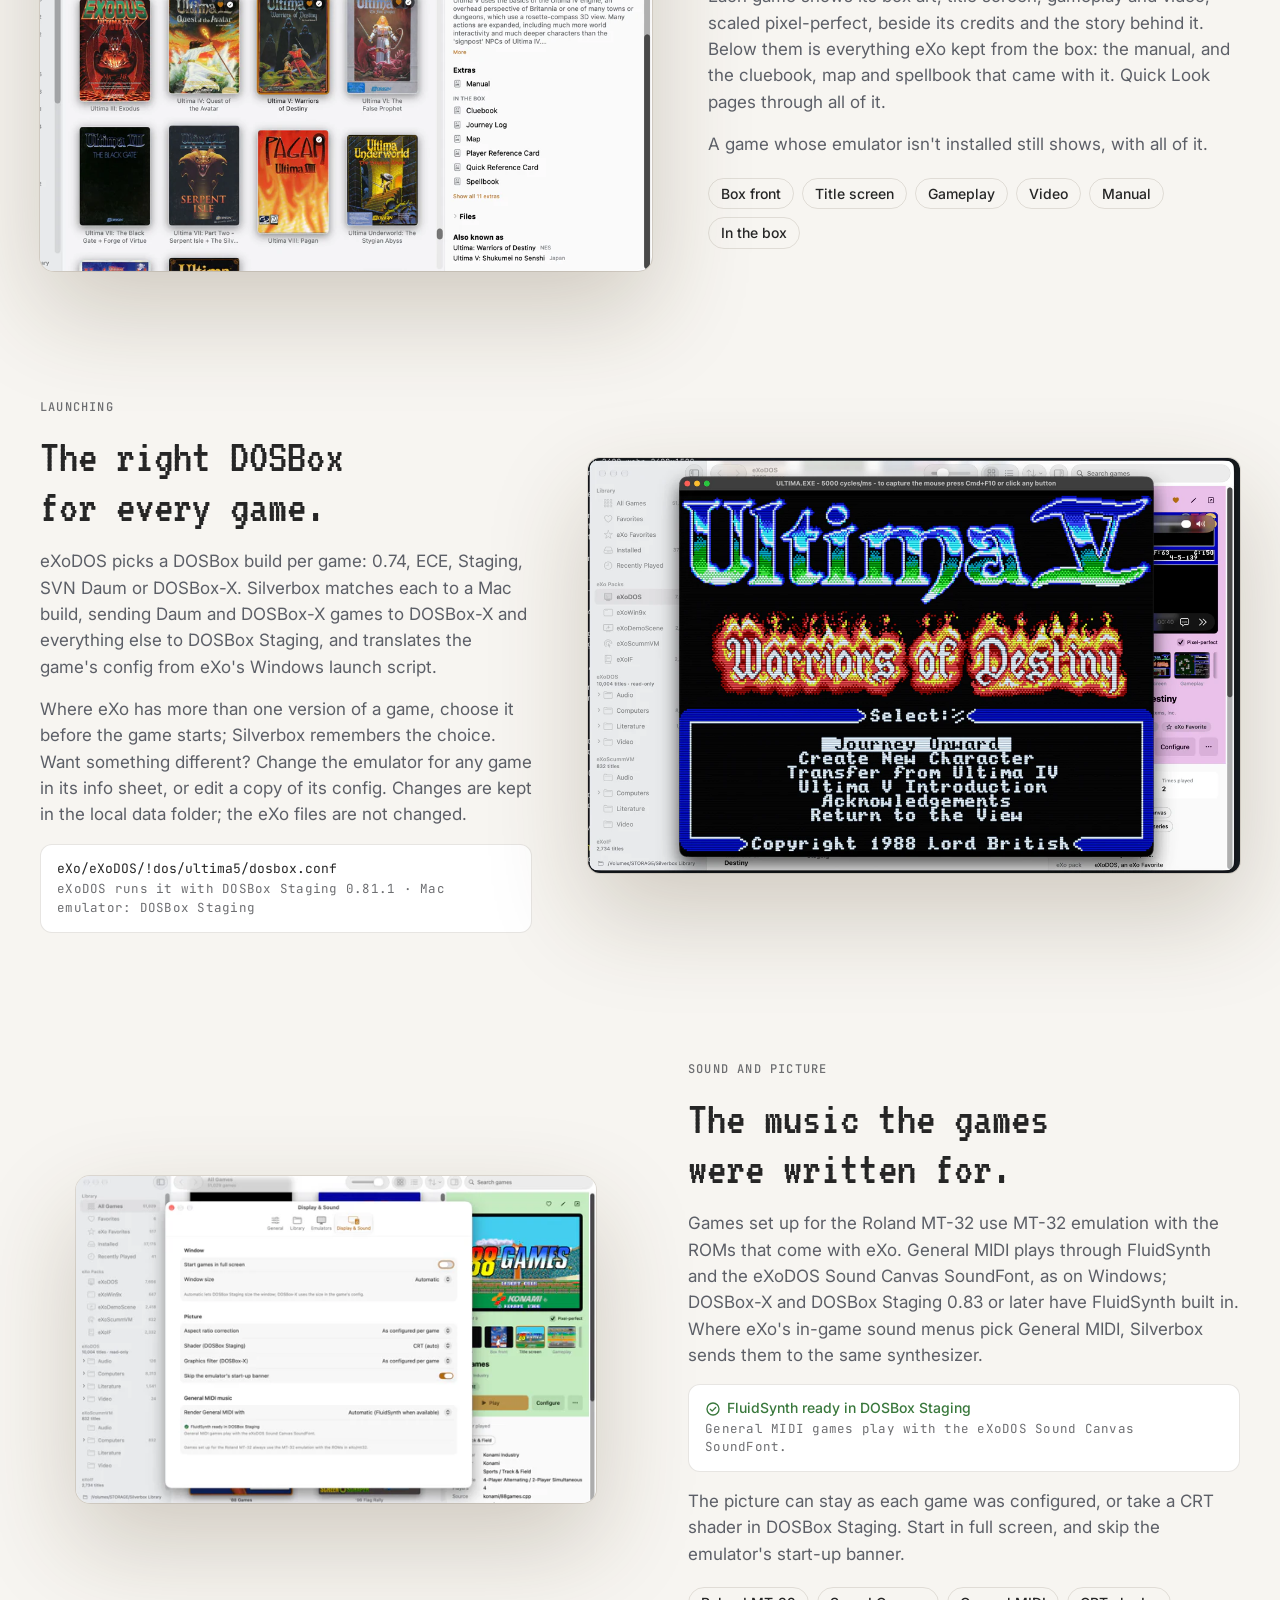
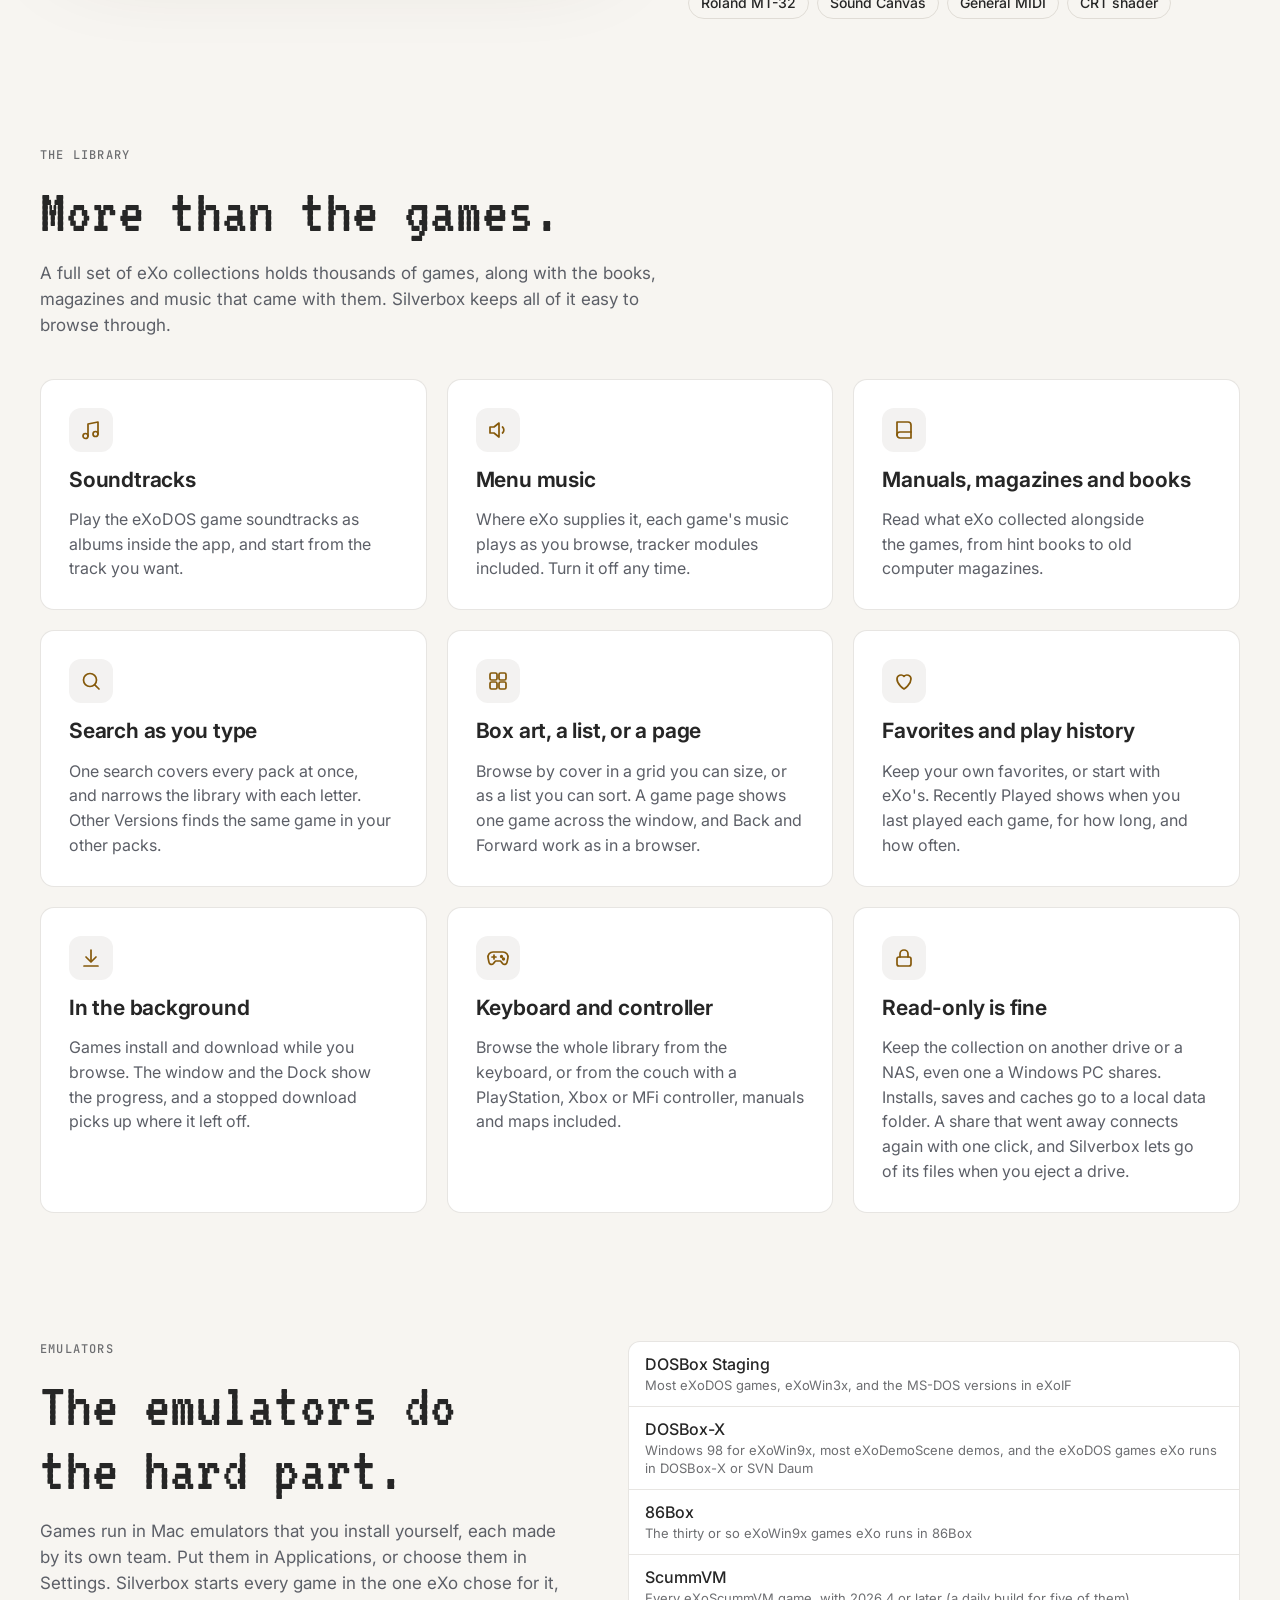
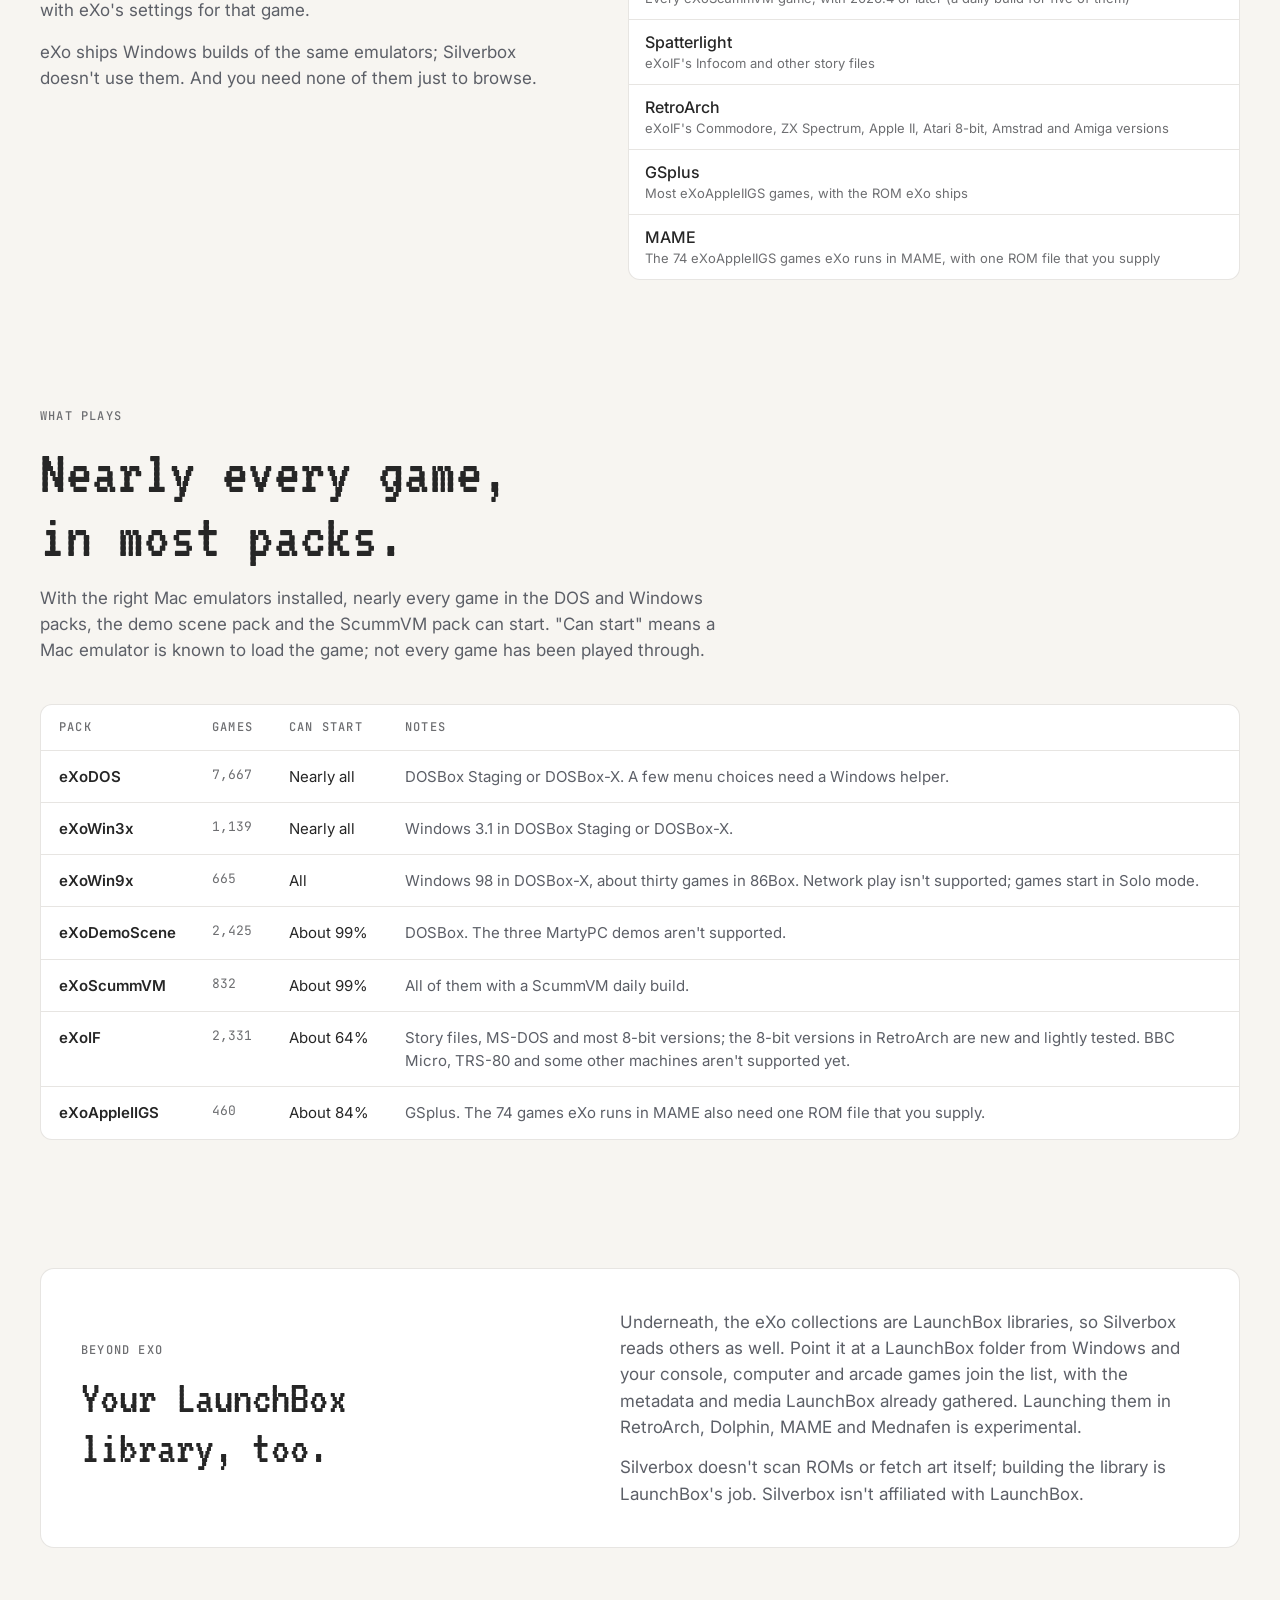
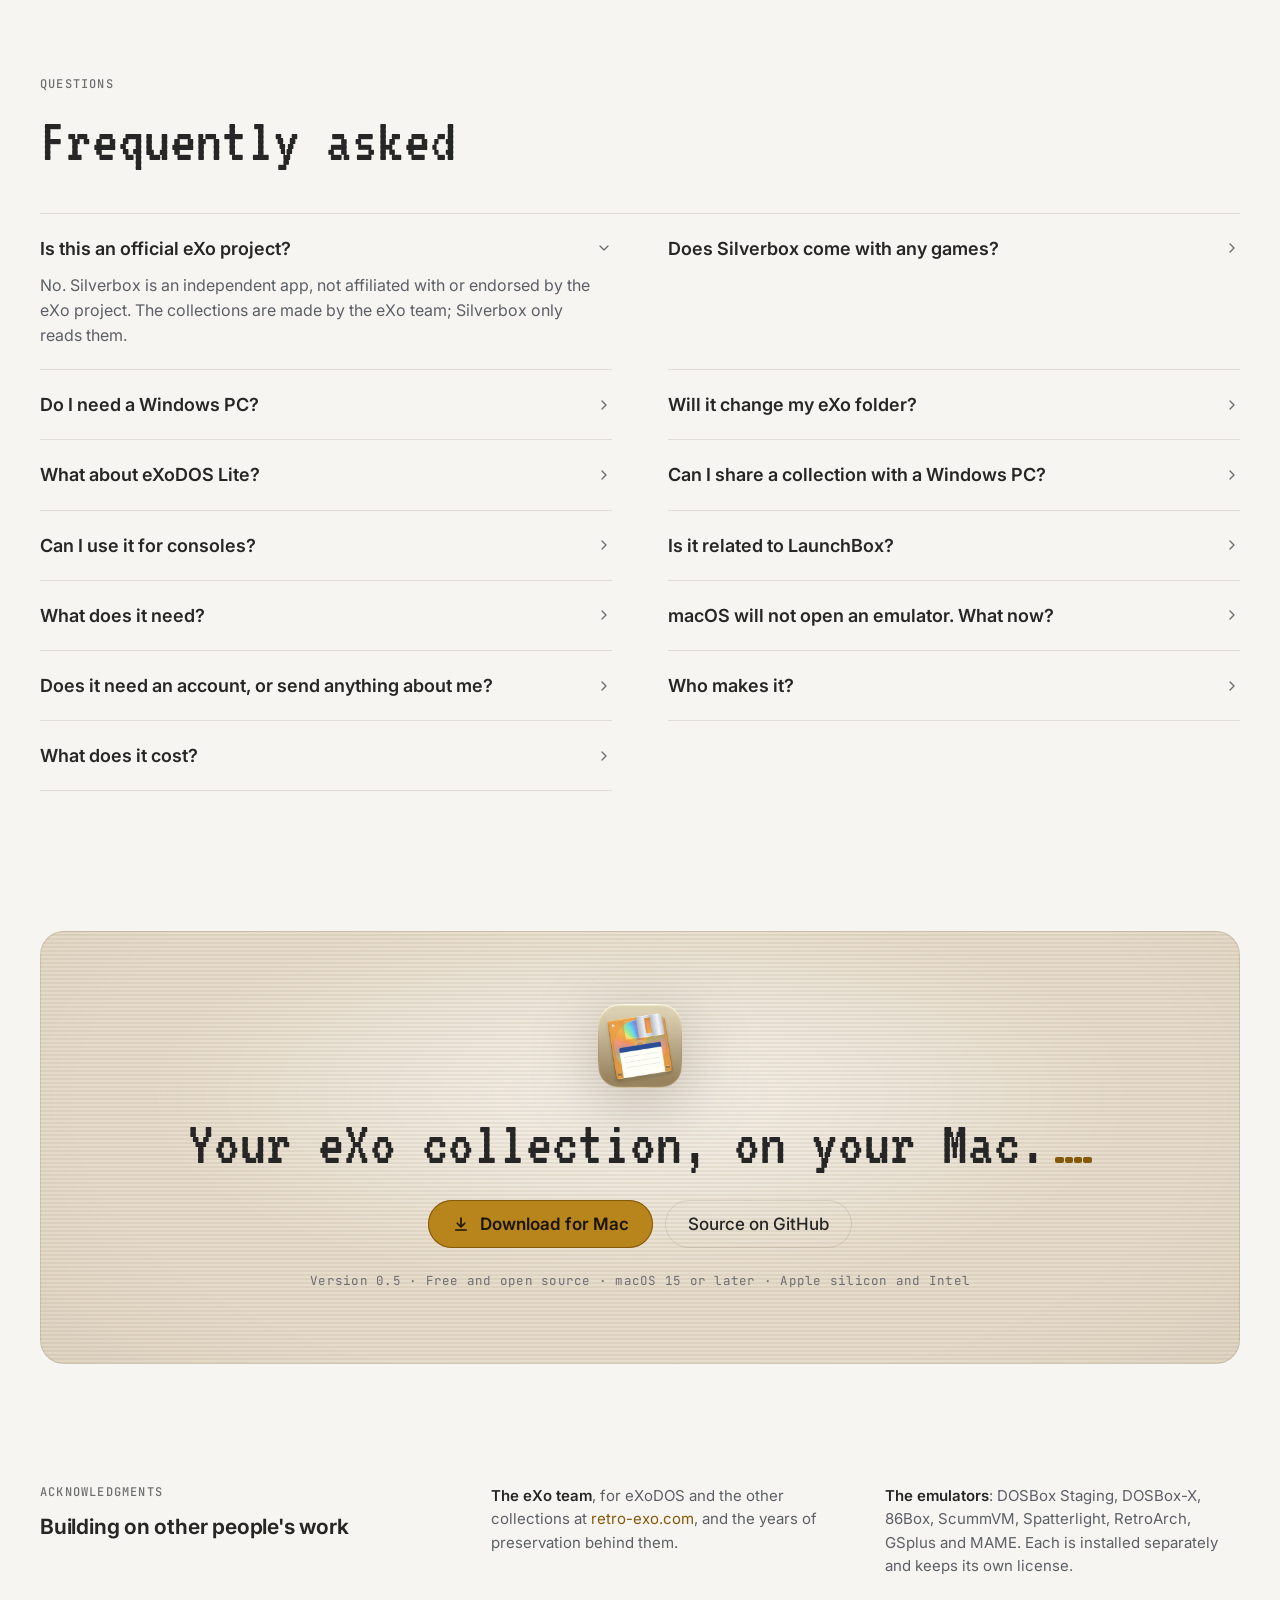
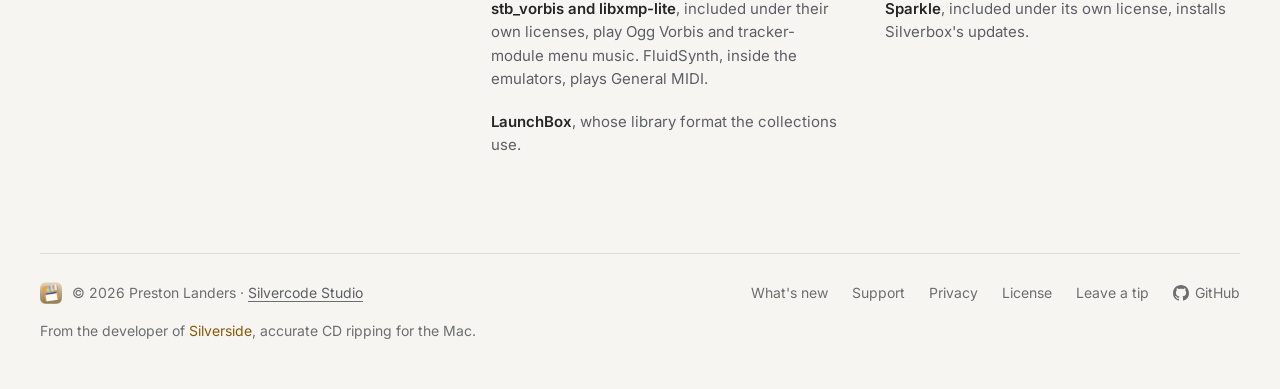
==== commit 3acd4e40: "Retake the site's screenshots, and add a screenshots page The site's five screenshots dated from bef" ====
--- a/docs/site/index.html
+++ b/docs/site/index.html
@@ -9,6 +9,7 @@
   <meta name="theme-color" content="#14100b" media="(prefers-color-scheme: dark)">
   <meta name="theme-color" content="#e6dccb" media="(prefers-color-scheme: light)">
   <link rel="canonical" href="https://getsilverbox.app/">
+  <meta name="msvalidate.01" content="F9B77D7C60ABD0D9D0A7F05F0073A6A2">
 
   <meta property="og:type" content="website">
   <meta property="og:url" content="https://getsilverbox.app/">
@@ -17,8 +18,26 @@
   <meta property="og:image" content="https://getsilverbox.app/images/og-image.jpg">
   <meta property="og:image:width" content="1200">
   <meta property="og:image:height" content="630">
-  <meta property="og:image:alt" content="Silverbox showing the Ultima games in eXoDOS, with Ultima V selected">
+  <meta property="og:image:alt" content="Silverbox showing the eXoDOS pack as box art, with Heroes of Might and Magic selected">
   <meta name="twitter:card" content="summary_large_image">
+  <!-- What the page is about, for search engines (schema.org). Data only; no version, so a release need not change it. -->
+  <script type="application/ld+json">
+  {
+    "@context": "https://schema.org",
+    "@type": "SoftwareApplication",
+    "name": "Silverbox",
+    "description": "Silverbox sets up eXoDOS, eXoWin3x, eXoWin9x and the other eXo game preservation collections on your Mac, without a Windows PC. Browse every box, manual and soundtrack, and start each game in the right Mac emulator with eXo's own settings.",
+    "applicationCategory": "GameApplication",
+    "operatingSystem": "macOS 15 or later",
+    "url": "https://getsilverbox.app/",
+    "image": "https://getsilverbox.app/images/og-image.jpg",
+    "license": "https://www.gnu.org/licenses/gpl-3.0.html",
+    "isAccessibleForFree": true,
+    "offers": { "@type": "Offer", "price": "0", "priceCurrency": "USD" },
+    "publisher": { "@type": "Organization", "name": "Silvercode Studio", "url": "https://silvercode.studio" },
+    "sameAs": ["https://github.com/SilvercodeStudio/Silverbox"]
+  }
+  </script>
 
   <link rel="icon" type="image/png" href="images/favicon.png">
   <link rel="apple-touch-icon" href="images/apple-touch-icon.png">
@@ -45,6 +64,7 @@
         <div class="nav-links">
           <a class="nav-more" href="#how">How it works</a>
           <a class="nav-more" href="#features">Features</a>
+          <a class="nav-more" href="screenshots.html">Screenshots</a>
           <a class="nav-more" href="#plays">What plays</a>
           <a class="nav-more" href="#faq">FAQ</a>
           <!-- GitHub's mark, from its Octicons set (MIT). GitHub allows it for a link to a repository. -->
@@ -84,9 +104,10 @@
         <a class="zoom" href="images/library-dark-2400.webp" data-light="images/library-light-2400.webp">
           <picture>
             <source data-theme-light media="(prefers-color-scheme: light)" srcset="images/library-light-1200.webp 1200w, images/library-light-2400.webp 2400w" sizes="(min-width: 1224px) 1160px, calc(100vw - 32px)">
-            <img class="sb-shot" src="images/library-dark-2400.webp" srcset="images/library-dark-1200.webp 1200w, images/library-dark-2400.webp 2400w" sizes="(min-width: 1224px) 1160px, calc(100vw - 32px)" width="2400" height="1194" fetchpriority="high" alt="The Silverbox library: the Ultima games from eXoDOS as box art, with Ultima V selected and its title screen, play history and details beside them">
+            <img class="sb-shot" src="images/library-dark-2400.webp" srcset="images/library-dark-1200.webp 1200w, images/library-dark-2400.webp 2400w" sizes="(min-width: 1224px) 1160px, calc(100vw - 32px)" width="2400" height="1521" fetchpriority="high" alt="The Silverbox library: the eXoDOS pack as box art, from Heretic to Hexen, with Heroes of Might and Magic selected and its box art, status chips and details in the inspector">
           </picture>
         </a>
+        <p class="hero-more"><a href="screenshots.html">More screenshots →</a></p>
       </div>
     </div>
 
@@ -121,14 +142,14 @@
             <li class="sb-step"><span class="sb-step__num">1</span><h3 class="sb-step__title">Download an eXo collection</h3><p class="sb-step__text">Get the torrent for eXoDOS or another pack from <a href="https://www.retro-exo.com/index2.html">retro-exo.com</a>, and open it in a BitTorrent client such as qBittorrent or Transmission. The larger packs take a while: the full eXoDOS is about 700 GB. eXoDOS Lite is about 6 GB, because it leaves out the games; Silverbox downloads each one when you install it.</p></li>
             <li class="sb-step"><span class="sb-step__num">2</span><h3 class="sb-step__title">Add it to Silverbox</h3><p class="sb-step__text">Drag the folder onto the window. Silverbox asks whether to unpack into the download itself, as on Windows, or into a separate local folder that leaves the download as it came.</p></li>
             <li class="sb-step"><span class="sb-step__num">3</span><h3 class="sb-step__title">Install the emulators</h3><p class="sb-step__text">DOSBox Staging for most eXoDOS games, and the others for the packs you have. Silverbox shows which ones it found, and notices one you install while it is open.</p></li>
-            <li class="sb-step"><span class="sb-step__num">4</span><h3 class="sb-step__title">Pick a game</h3><p class="sb-step__text">Press Play. The first time, Silverbox installs the game from its archive in the background, downloading it first from a Lite collection. Then it starts the emulator eXo chose for that game, with a config translated from eXo's launch script.</p></li>
+            <li class="sb-step"><span class="sb-step__num">4</span><h3 class="sb-step__title">Pick a game</h3><p class="sb-step__text">Press Play. The first time, Silverbox installs the game from its archive in the background while you go on browsing, downloading it first from a Lite collection. Then it starts the emulator eXo chose for that game, with a config translated from eXo's launch script.</p></li>
           </ol>
         </div>
         <div class="spotlight-media">
           <a class="zoom" href="images/welcome-dark-2400.webp" data-light="images/welcome-light-2400.webp">
             <picture>
               <source data-theme-light media="(prefers-color-scheme: light)" srcset="images/welcome-light-1200.webp 1200w, images/welcome-light-2400.webp 2400w" sizes="(min-width: 920px) 640px, 100vw">
-              <img class="sb-shot" src="images/welcome-dark-2400.webp" srcset="images/welcome-dark-1200.webp 1200w, images/welcome-dark-2400.webp 2400w" sizes="(min-width: 920px) 640px, 100vw" width="2400" height="1496" loading="lazy" alt="The welcome screen: add a collection, then install the emulators, with six emulators found">
+              <img class="sb-shot" src="images/welcome-dark-2400.webp" srcset="images/welcome-dark-1200.webp 1200w, images/welcome-dark-2400.webp 2400w" sizes="(min-width: 920px) 640px, 100vw" width="2400" height="1528" loading="lazy" alt="The welcome screen: add a collection, choose the local data folder, and check the emulators eXoDOS needs">
             </picture>
           </a>
         </div>
@@ -141,7 +162,7 @@
           <a class="zoom" href="images/details-dark-2400.webp" data-light="images/details-light-2400.webp">
             <picture>
               <source data-theme-light media="(prefers-color-scheme: light)" srcset="images/details-light-1200.webp 1200w, images/details-light-2400.webp 2400w" sizes="(min-width: 920px) 50vw, 100vw">
-              <img src="images/details-dark-2400.webp" srcset="images/details-dark-1200.webp 1200w, images/details-dark-2400.webp 2400w" sizes="(min-width: 920px) 50vw, 100vw" width="2400" height="1193" loading="lazy" alt="Ultima V's details: credits, the manual, and what came in the box: cluebook, journey log, map, reference cards and spellbook">
+              <img src="images/details-dark-2400.webp" srcset="images/details-dark-1200.webp 1200w, images/details-dark-2400.webp 2400w" sizes="(min-width: 920px) 50vw, 100vw" width="2400" height="1528" loading="lazy" alt="Ultima V's details: credits, the manual, and what came in the box: cluebook, journey log, map, reference cards and spellbook">
             </picture>
           </a>
         </div>
@@ -168,17 +189,17 @@
           <span class="sb-eyebrow">Launching</span>
           <h2 id="launch-title" class="sb-display spotlight-title">The right DOSBox for every game.</h2>
           <p>eXoDOS picks a DOSBox build per game: 0.74, ECE, Staging, SVN Daum or DOSBox-X. Silverbox matches each to a Mac build, sending Daum and DOSBox-X games to DOSBox-X and everything else to DOSBox Staging, and translates the game's config from eXo's Windows launch script.</p>
-          <p>Want something different? Change the emulator for any game in its info sheet, or edit a copy of its config. Changes are kept in the local data folder; the eXo files are not changed.</p>
+          <p>Where eXo has more than one version of a game, choose it before the game starts; Silverbox remembers the choice. Want something different? Change the emulator for any game in its info sheet, or edit a copy of its config. Changes are kept in the local data folder; the eXo files are not changed.</p>
           <div class="panel-line">
             <span class="sb-path">eXo/eXoDOS/!dos/ultima5/dosbox.conf</span>
             <span class="sb-detail">eXoDOS runs it with DOSBox Staging 0.81.1 · Mac emulator: DOSBox Staging</span>
           </div>
         </div>
         <div class="spotlight-media">
-          <a class="zoom" href="images/game-info-dark-2400.webp" data-light="images/game-info-light-2400.webp">
+          <a class="zoom" href="images/playing-dark-2400.webp" data-light="images/playing-light-2400.webp">
             <picture>
-              <source data-theme-light media="(prefers-color-scheme: light)" srcset="images/game-info-light-1200.webp 1200w, images/game-info-light-2400.webp 2400w" sizes="(min-width: 920px) 640px, 100vw">
-              <img class="sb-shot" src="images/game-info-dark-2400.webp" srcset="images/game-info-dark-1200.webp 1200w, images/game-info-dark-2400.webp 2400w" sizes="(min-width: 920px) 640px, 100vw" width="2400" height="1312" loading="lazy" alt="Ultima V's game info sheet: launcher, installer and DOSBox config paths, the eXoDOS build, and the emulator choice">
+              <source data-theme-light media="(prefers-color-scheme: light)" srcset="images/playing-light-1200.webp 1200w, images/playing-light-2400.webp 2400w" sizes="(min-width: 920px) 640px, 100vw">
+              <img class="sb-shot" src="images/playing-dark-2400.webp" srcset="images/playing-dark-1200.webp 1200w, images/playing-dark-2400.webp 2400w" sizes="(min-width: 920px) 640px, 100vw" width="2400" height="1531" loading="lazy" alt="Ultima V: Warriors of Destiny running in DOSBox Staging, in its own window beside Silverbox">
             </picture>
           </a>
         </div>
@@ -191,7 +212,7 @@
           <a class="zoom" href="images/display-sound-dark-1200.webp" data-light="images/display-sound-light-1200.webp">
             <picture>
               <source data-theme-light media="(prefers-color-scheme: light)" srcset="images/display-sound-light-600.webp 600w, images/display-sound-light-1200.webp 1200w" sizes="(min-width: 920px) 520px, min(520px, 100vw)">
-              <img class="sb-shot sb-shot--crop" src="images/display-sound-dark-1200.webp" srcset="images/display-sound-dark-600.webp 600w, images/display-sound-dark-1200.webp 1200w" sizes="(min-width: 920px) 520px, min(520px, 100vw)" width="1200" height="1119" loading="lazy" alt="Display and Sound settings: window size, aspect ratio correction, the CRT shader, and General MIDI rendered with FluidSynth">
+              <img class="sb-shot sb-shot--crop" src="images/display-sound-dark-1200.webp" srcset="images/display-sound-dark-600.webp 600w, images/display-sound-dark-1200.webp 1200w" sizes="(min-width: 920px) 520px, min(520px, 100vw)" width="1200" height="764" loading="lazy" alt="Display and Sound settings: window size, aspect ratio correction, the CRT shader, and General MIDI rendered with FluidSynth">
             </picture>
           </a>
         </div>
@@ -219,7 +240,7 @@
         <div class="section-head">
           <span class="sb-eyebrow">The library</span>
           <h2 id="library-title" class="sb-display section-title">More than the games.</h2>
-          <p>A full set of eXo collections holds thousands of games, and the books, magazines and music that came with them. Silverbox keeps all of it easy to look through.</p>
+          <p>A full set of eXo collections holds thousands of games, along with the books, magazines and music that came with them. Silverbox keeps all of it easy to browse through.</p>
         </div>
         <div class="features">
           <article class="sb-card">
@@ -244,18 +265,18 @@
           </article>
           <article class="sb-card">
             <div class="sb-card__icon"><svg viewBox="0 0 24 24" fill="none" stroke="currentColor" stroke-width="1.7" stroke-linecap="round" stroke-linejoin="round" aria-hidden="true"><rect x="4" y="4" width="7" height="7" rx="1.5"/><rect x="13" y="4" width="7" height="7" rx="1.5"/><rect x="4" y="13" width="7" height="7" rx="1.5"/><rect x="13" y="13" width="7" height="7" rx="1.5"/></svg></div>
-            <h3 class="sb-card__title">Box art or a list</h3>
-            <p class="sb-card__text">Browse by cover in a grid you can size, or as a list you can sort.</p>
+            <h3 class="sb-card__title">Box art, a list, or a page</h3>
+            <p class="sb-card__text">Browse by cover in a grid you can size, or as a list you can sort. A game page shows one game across the window, and Back and Forward work as in a browser.</p>
           </article>
           <article class="sb-card">
             <div class="sb-card__icon"><svg viewBox="0 0 24 24" fill="none" stroke="currentColor" stroke-width="1.7" stroke-linecap="round" stroke-linejoin="round" aria-hidden="true"><path d="M12 20s-7-4.4-7-10a4 4 0 0 1 7-2.6A4 4 0 0 1 19 10c0 5.6-7 10-7 10z"/></svg></div>
-            <h3 class="sb-card__title">Your favorites, and eXo's</h3>
-            <p class="sb-card__text">Keep your own favorites, or start with the games the eXo team marked as eXo Favorites.</p>
-          </article>
-          <article class="sb-card">
-            <div class="sb-card__icon"><svg viewBox="0 0 24 24" fill="none" stroke="currentColor" stroke-width="1.7" stroke-linecap="round" stroke-linejoin="round" aria-hidden="true"><circle cx="12" cy="12" r="8"/><path d="M12 8v4l3 2"/></svg></div>
-            <h3 class="sb-card__title">Play history</h3>
-            <p class="sb-card__text">Installed and Recently Played, with when you last played each game, for how long, and how often.</p>
+            <h3 class="sb-card__title">Favorites and play history</h3>
+            <p class="sb-card__text">Keep your own favorites, or start with eXo's. Recently Played shows when you last played each game, for how long, and how often.</p>
+          </article>
+          <article class="sb-card">
+            <div class="sb-card__icon"><svg viewBox="0 0 24 24" fill="none" stroke="currentColor" stroke-width="1.7" stroke-linecap="round" stroke-linejoin="round" aria-hidden="true"><path d="M12 4v11"/><path d="M7 11l5 5 5-5"/><path d="M5 20h14"/></svg></div>
+            <h3 class="sb-card__title">In the background</h3>
+            <p class="sb-card__text">Games install and download while you browse. The window and the Dock show the progress, and a stopped download picks up where it left off.</p>
           </article>
           <article class="sb-card">
             <div class="sb-card__icon"><svg viewBox="0 0 24 24" fill="none" stroke="currentColor" stroke-width="1.7" stroke-linecap="round" stroke-linejoin="round" aria-hidden="true"><path d="M6 11h4M8 9v4"/><circle cx="15.5" cy="10.5" r=".8"/><circle cx="17.5" cy="13" r=".8"/><path d="M7 6h10a5 5 0 0 1 4.9 6l-.9 4.4a2.5 2.5 0 0 1-4.3 1.2L14.5 15h-5l-2.2 2.6a2.5 2.5 0 0 1-4.3-1.2L2.1 12A5 5 0 0 1 7 6z"/></svg></div>
@@ -265,7 +286,7 @@
           <article class="sb-card">
             <div class="sb-card__icon"><svg viewBox="0 0 24 24" fill="none" stroke="currentColor" stroke-width="1.7" stroke-linecap="round" stroke-linejoin="round" aria-hidden="true"><rect x="5" y="11" width="14" height="9" rx="2"/><path d="M8 11V8a4 4 0 0 1 8 0v3"/></svg></div>
             <h3 class="sb-card__title">Read-only is fine</h3>
-            <p class="sb-card__text">Keep the collection on another drive or a NAS, even one a Windows PC shares. Installs, saves and caches go to a local data folder.</p>
+            <p class="sb-card__text">Keep the collection on another drive or a NAS, even one a Windows PC shares. Installs, saves and caches go to a local data folder. A share that went away connects again with one click, and Silverbox lets go of its files when you eject a drive.</p>
           </article>
         </div>
       </div>
@@ -388,7 +409,7 @@
           </details>
           <details>
             <summary>Who makes it?<svg viewBox="0 0 24 24" fill="none" stroke="currentColor" stroke-width="2" stroke-linecap="round" stroke-linejoin="round" aria-hidden="true"><path d="M9 6l6 6-6 6"/></svg></summary>
-            <p>One software engineer with decades of industry experience and an interest in preserving classic games and media. It was built with extensive help from AI coding tools, under his close direction.</p>
+            <p>I'm a software engineer with decades of industry experience and an interest in preserving classic games and media. Silverbox was built with extensive help from AI coding tools, under my close direction.</p>
           </details>
           <details>
             <summary>What does it cost?<svg viewBox="0 0 24 24" fill="none" stroke="currentColor" stroke-width="2" stroke-linecap="round" stroke-linejoin="round" aria-hidden="true"><path d="M9 6l6 6-6 6"/></svg></summary>
@@ -419,7 +440,7 @@
       <div class="wrap">
         <div class="acks-head">
           <span class="sb-eyebrow">Acknowledgments</span>
-          <h2 id="acks-title">Built on other people's work</h2>
+          <h2 id="acks-title">Building on other people's work</h2>
         </div>
         <div class="acks-list">
           <p><strong>The eXo team</strong>, for eXoDOS and the other collections at <a href="https://www.retro-exo.com">retro-exo.com</a>, and the years of preservation behind them.</p>
--- a/docs/site/css/site.css
+++ b/docs/site/css/site.css
@@ -141,6 +141,9 @@
 /* The hero screenshot overlaps the band's lower edge: half on the CRT ground, half on the page. */
 .hero-shot { position: relative; margin-top: calc(-1 * clamp(72px, 14vw, 210px)); }
 .hero-shot .wrap { max-width: var(--container-shot); }
+.hero-more { margin-top: var(--space-6); text-align: center; font-size: 15px; }
+.hero-more a { color: var(--ink-2); }
+.hero-more a:hover { color: var(--ink); }
 
 .sb-announce { display: inline-flex; align-items: center; gap: 10px; min-height: 36px;
   padding: 4px 16px 4px 4px; border-radius: var(--radius-pill);
@@ -160,6 +163,18 @@
 .prose a, .sb-faq p a { text-decoration: underline; text-decoration-color: var(--ink-3); text-underline-offset: 3px; }
 .prose a:hover, .sb-faq p a:hover { text-decoration-color: currentColor; }
 .prose ul { padding-left: 22px; display: flex; flex-direction: column; gap: 8px; }
+
+/* ---------- Page: screenshots ---------- */
+.gallery { max-width: var(--container-shot); margin: 0 auto; padding-block: clamp(48px, 6vw, 72px) 0; display: flex; flex-direction: column; gap: var(--space-9); }
+.gallery-group { display: flex; flex-direction: column; gap: var(--space-8); }
+.gallery-title { font: 650 21px/1.3 var(--font-sans); letter-spacing: -.01em; color: var(--ink); }
+.gallery-item { margin: 0; display: flex; flex-direction: column; gap: var(--space-5); }
+.gallery-item figcaption { max-width: var(--container-text); color: var(--ink-2); font-size: 16px; text-wrap: pretty; }
+.gallery-item figcaption strong { color: var(--ink); font-weight: 600; }
+/* Settings windows sit side by side. --shot-width keeps each at about the scale of the main
+   window above them, so their text is the same size. */
+.gallery-pair { display: grid; grid-template-columns: repeat(auto-fit, minmax(min(400px, 100%), 1fr)); gap: var(--space-8) var(--space-7); align-items: start; }
+.gallery-pair .sb-shot { max-width: var(--shot-width, 560px); }
 
 /* ---------- Page: sections ---------- */
 .works-with { padding-top: clamp(48px, 6vw, 72px); }
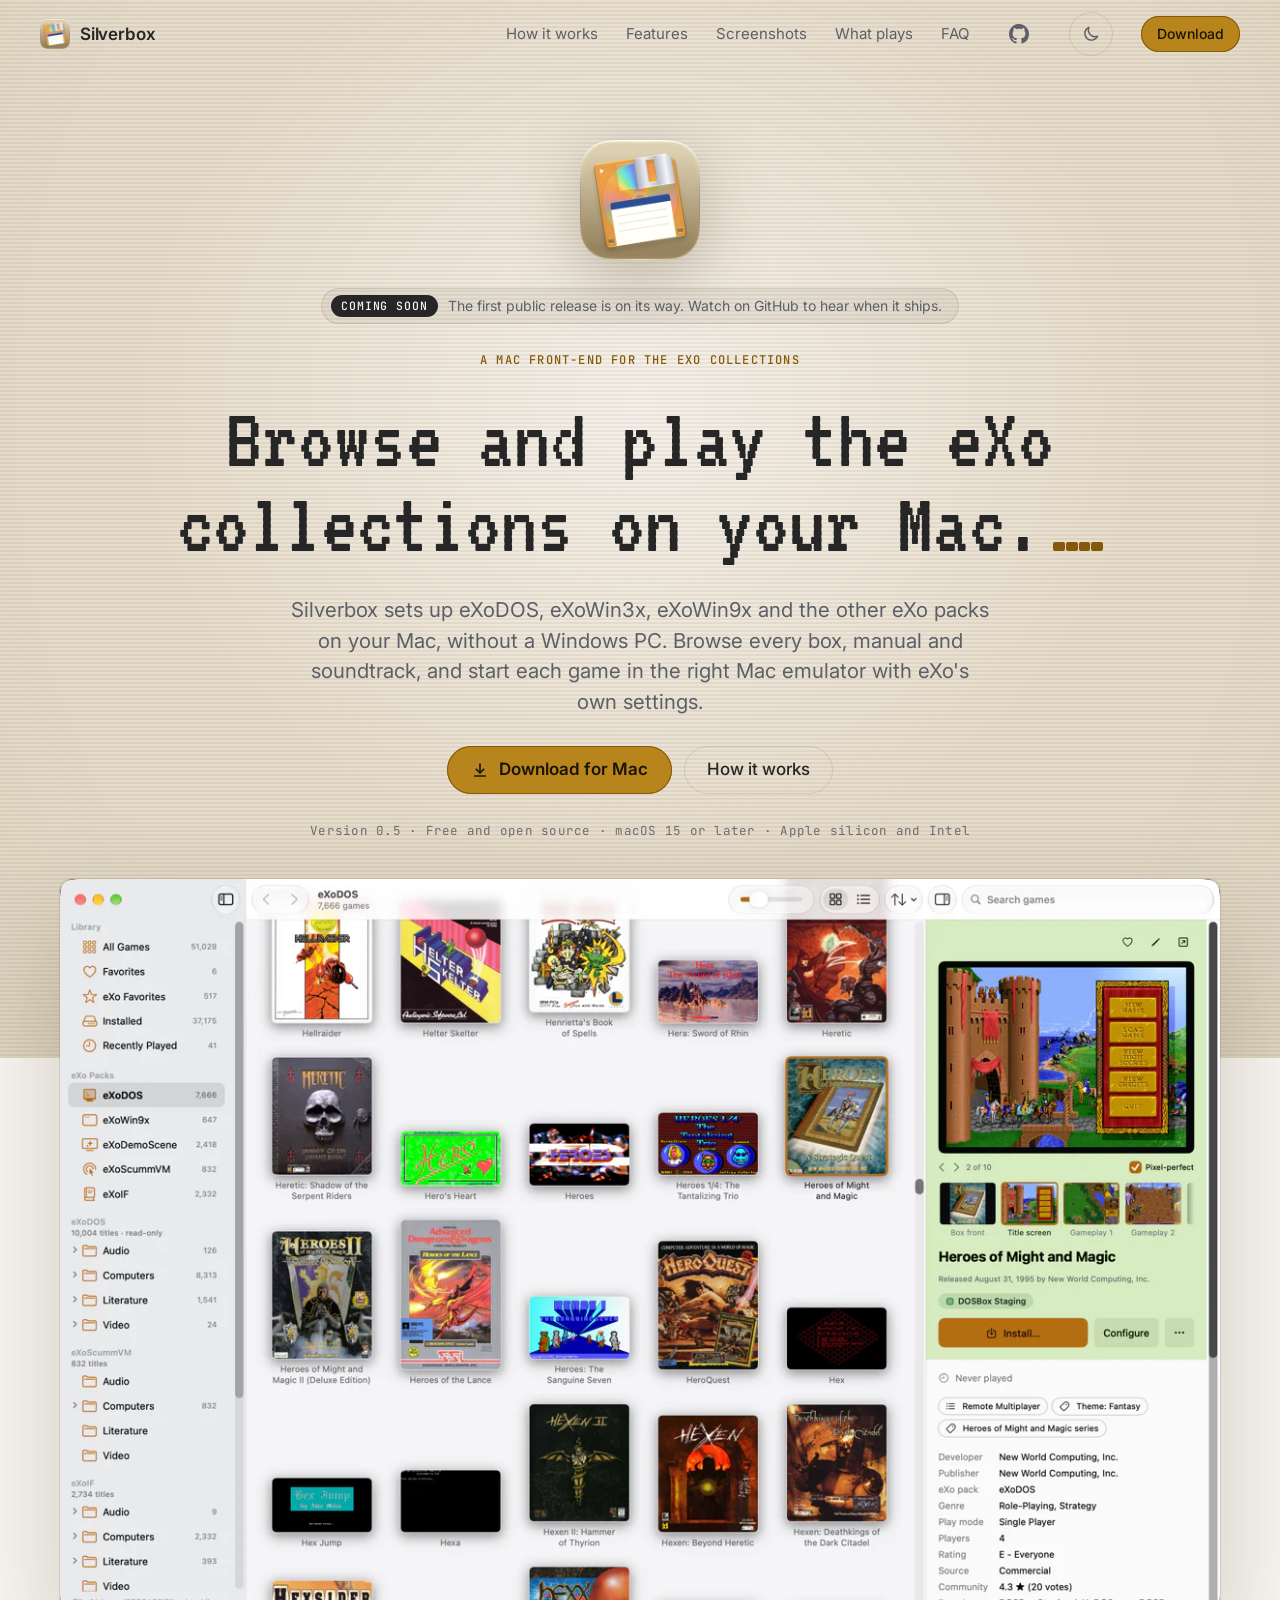
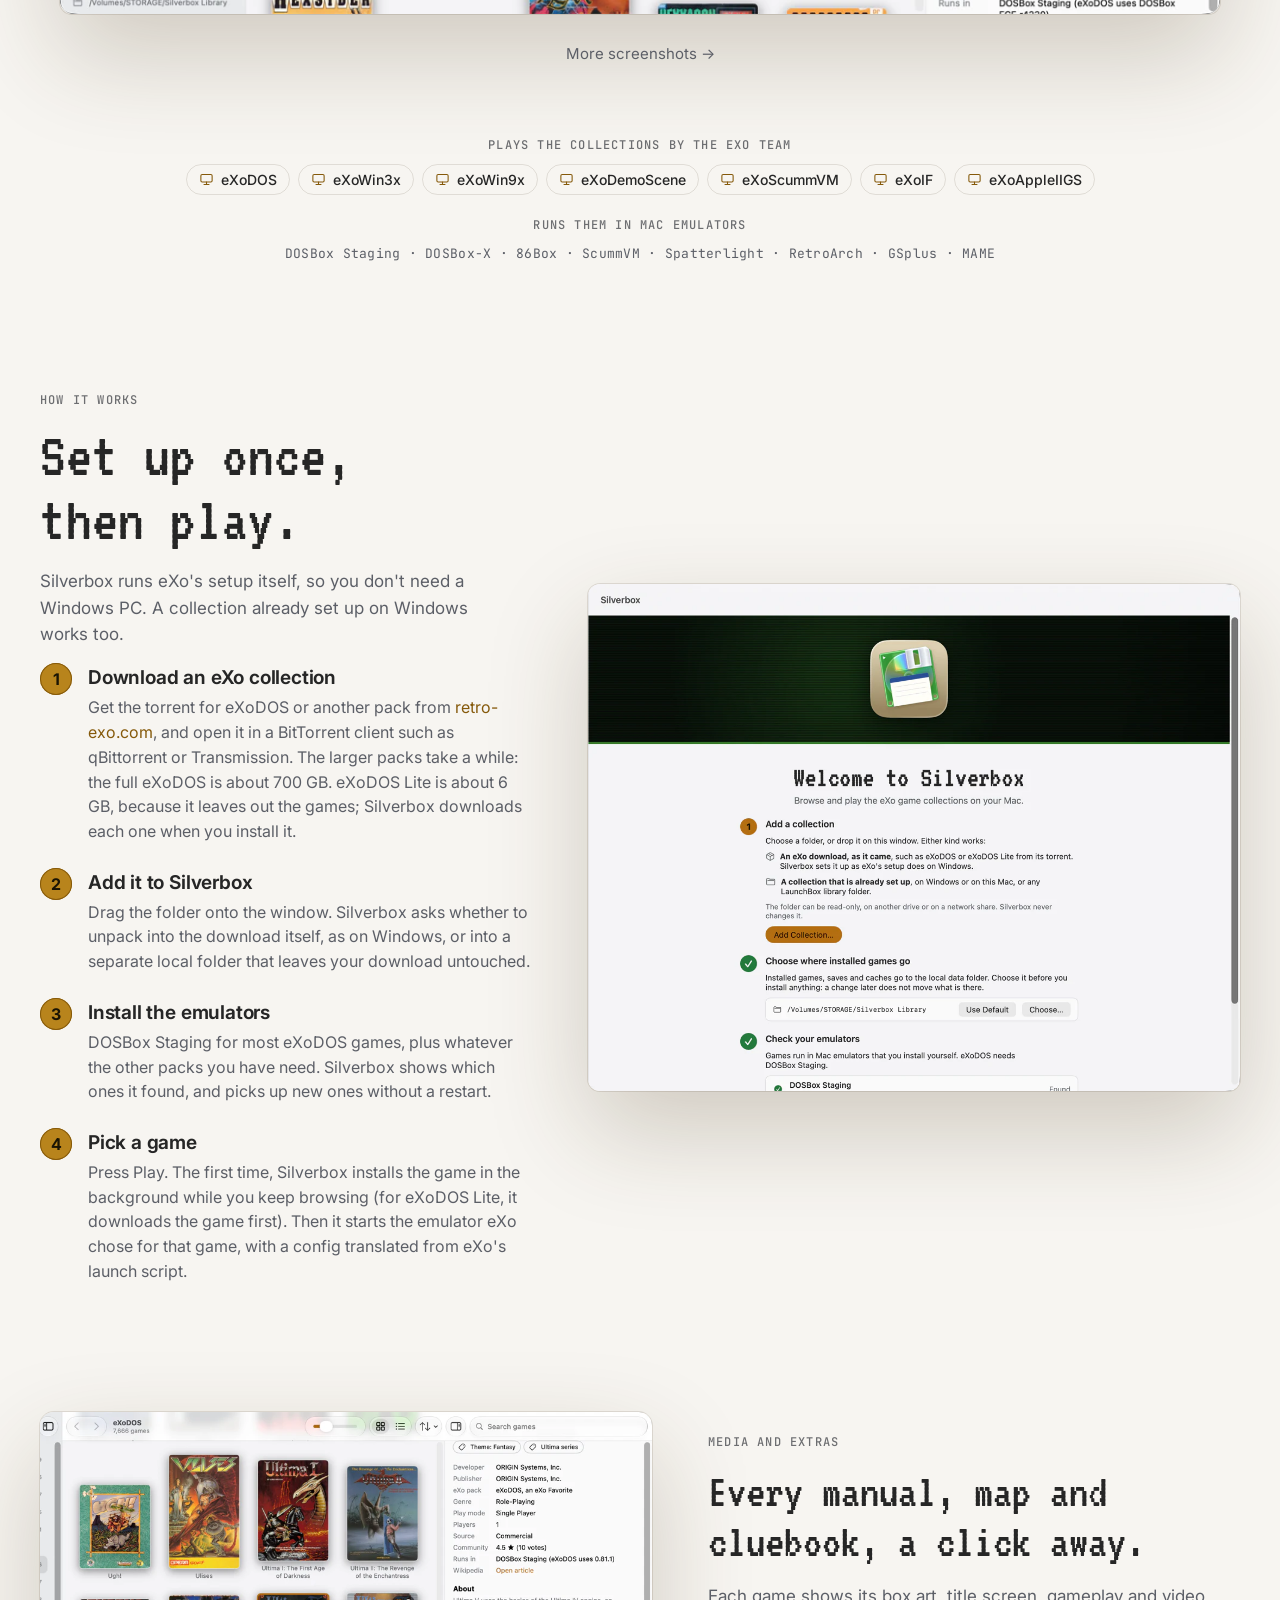
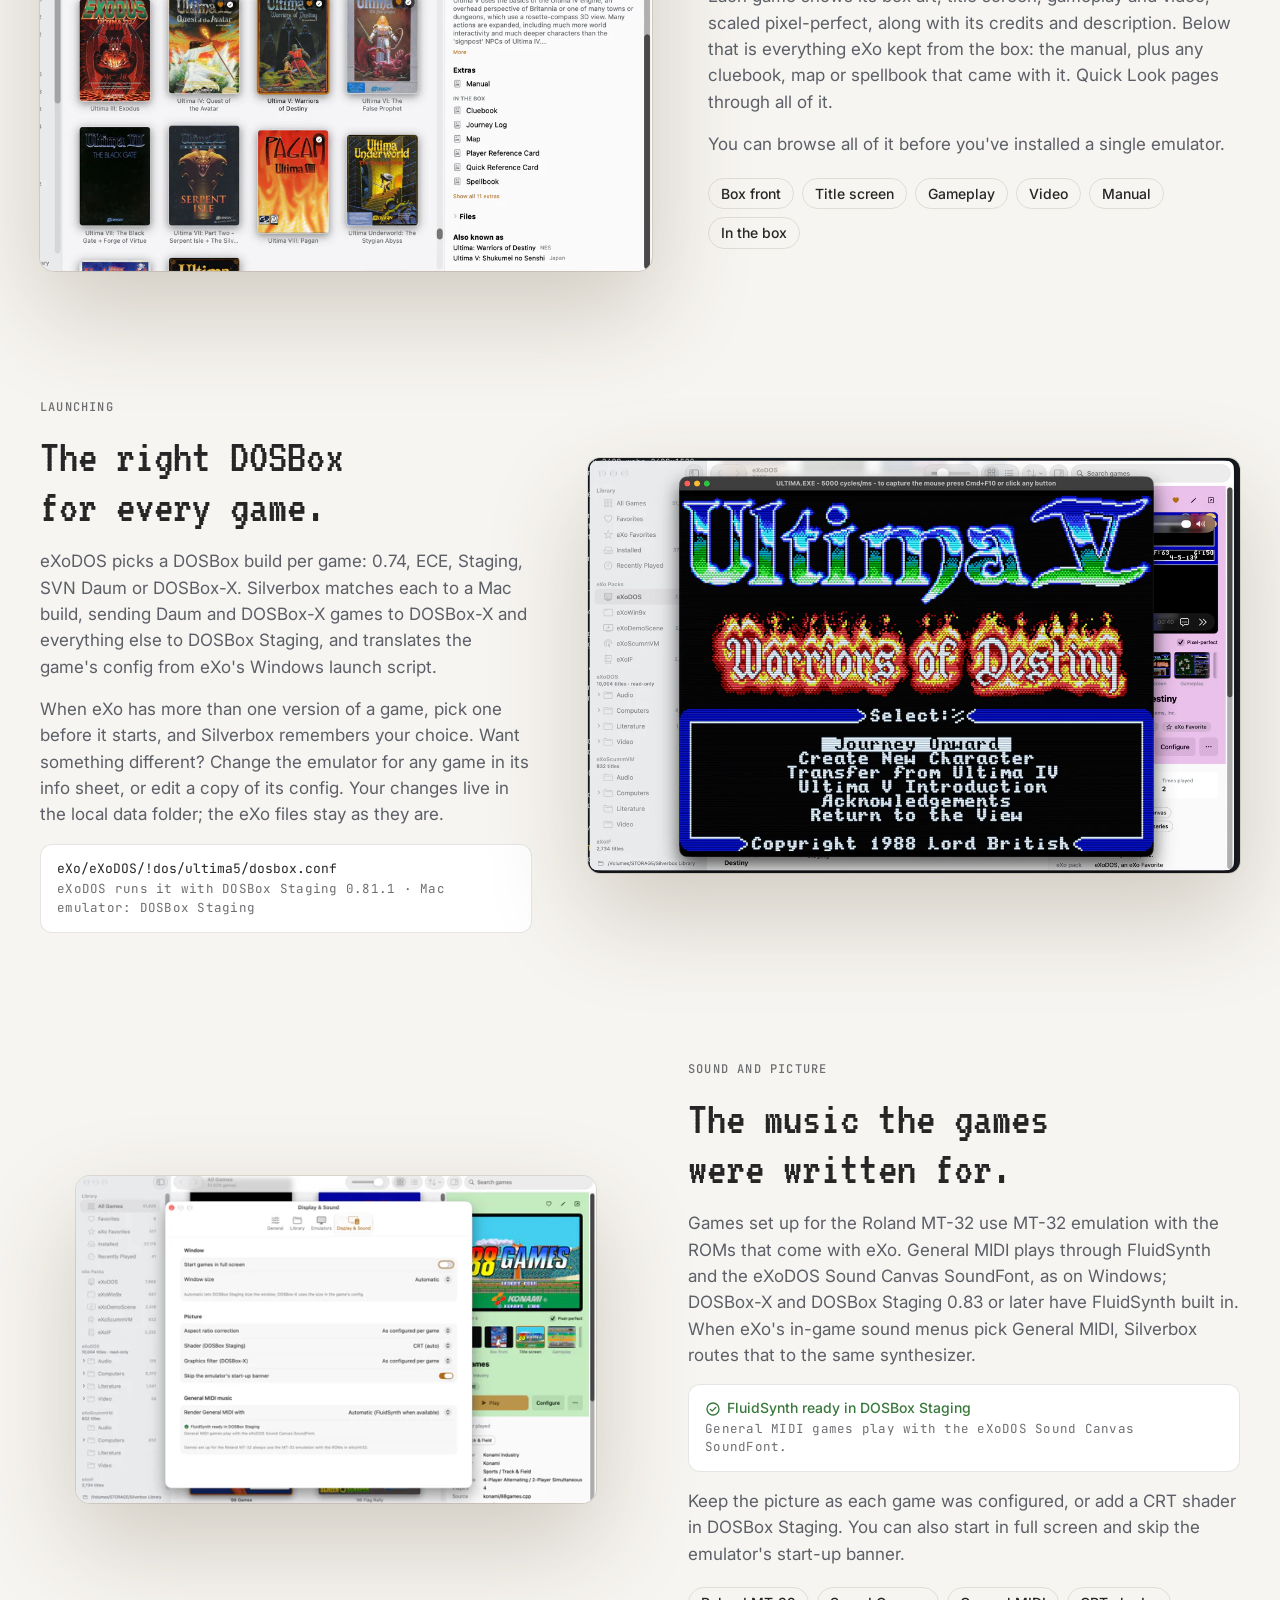
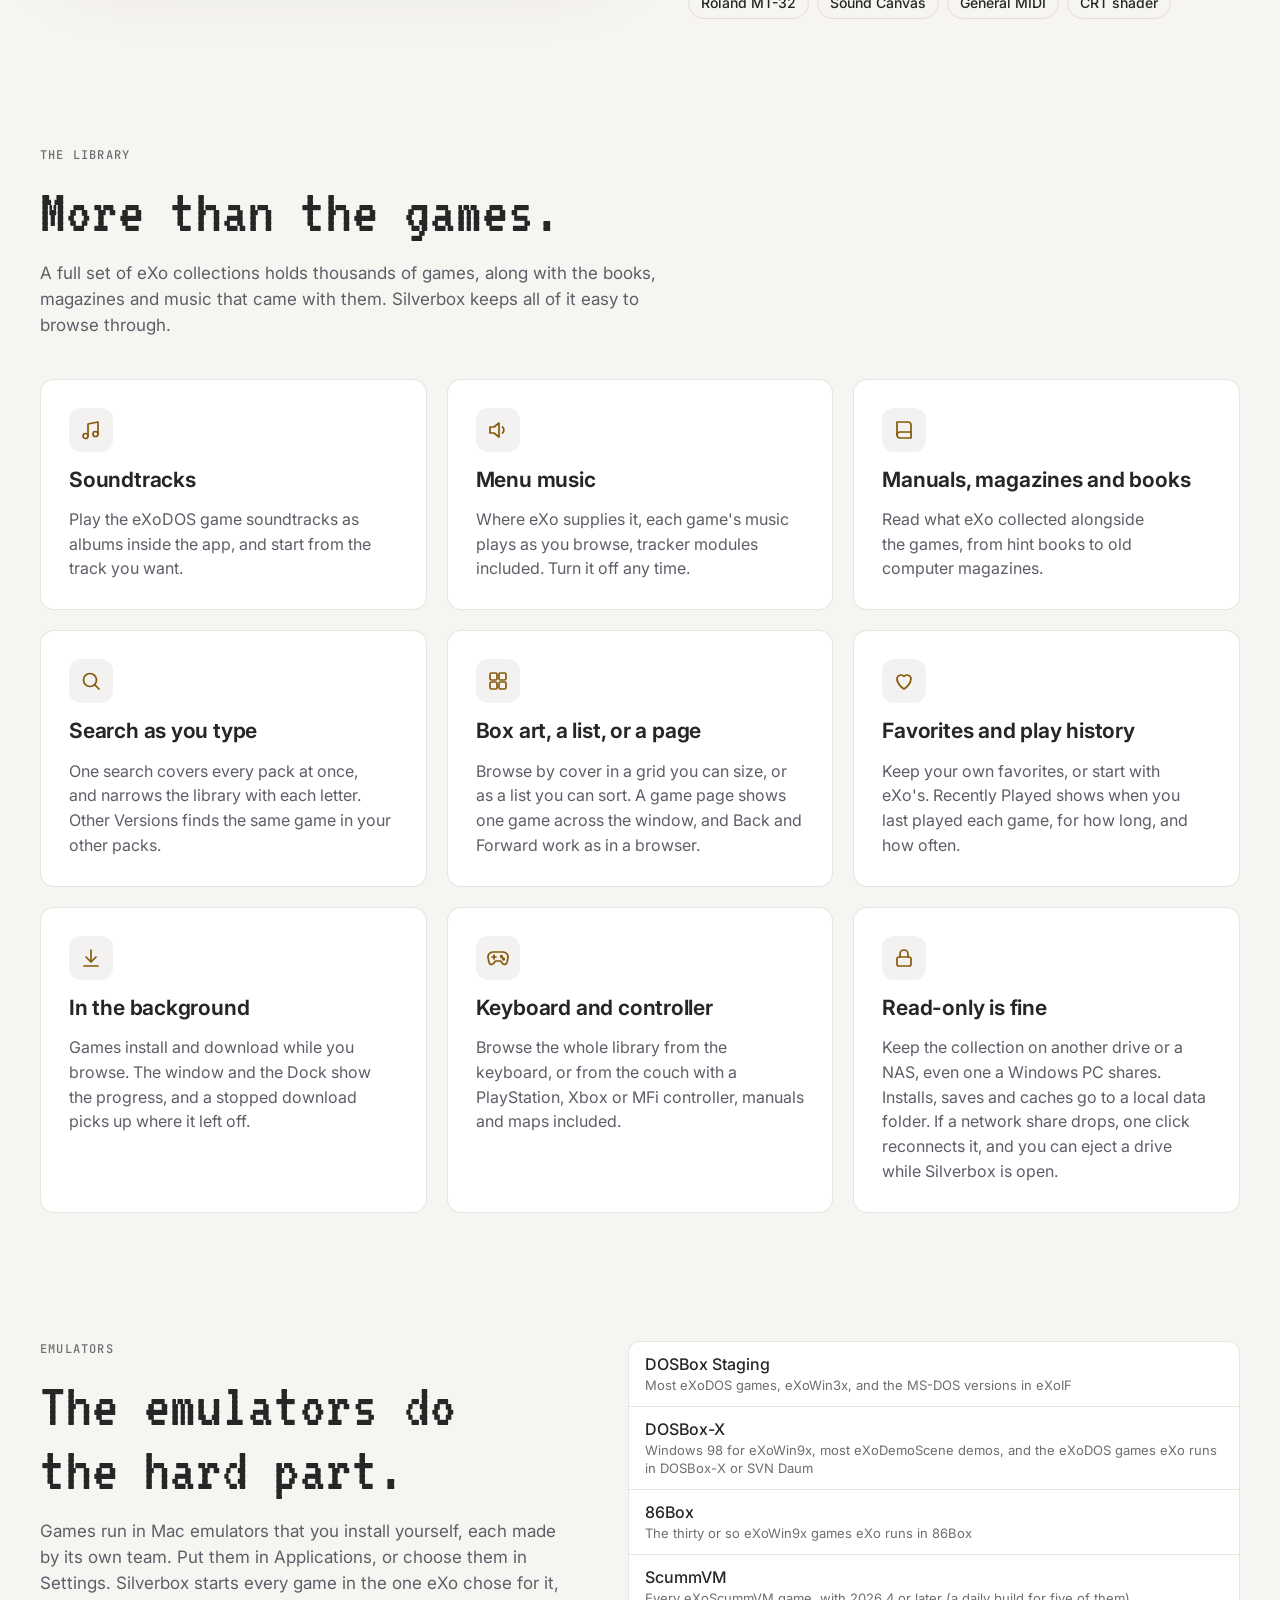
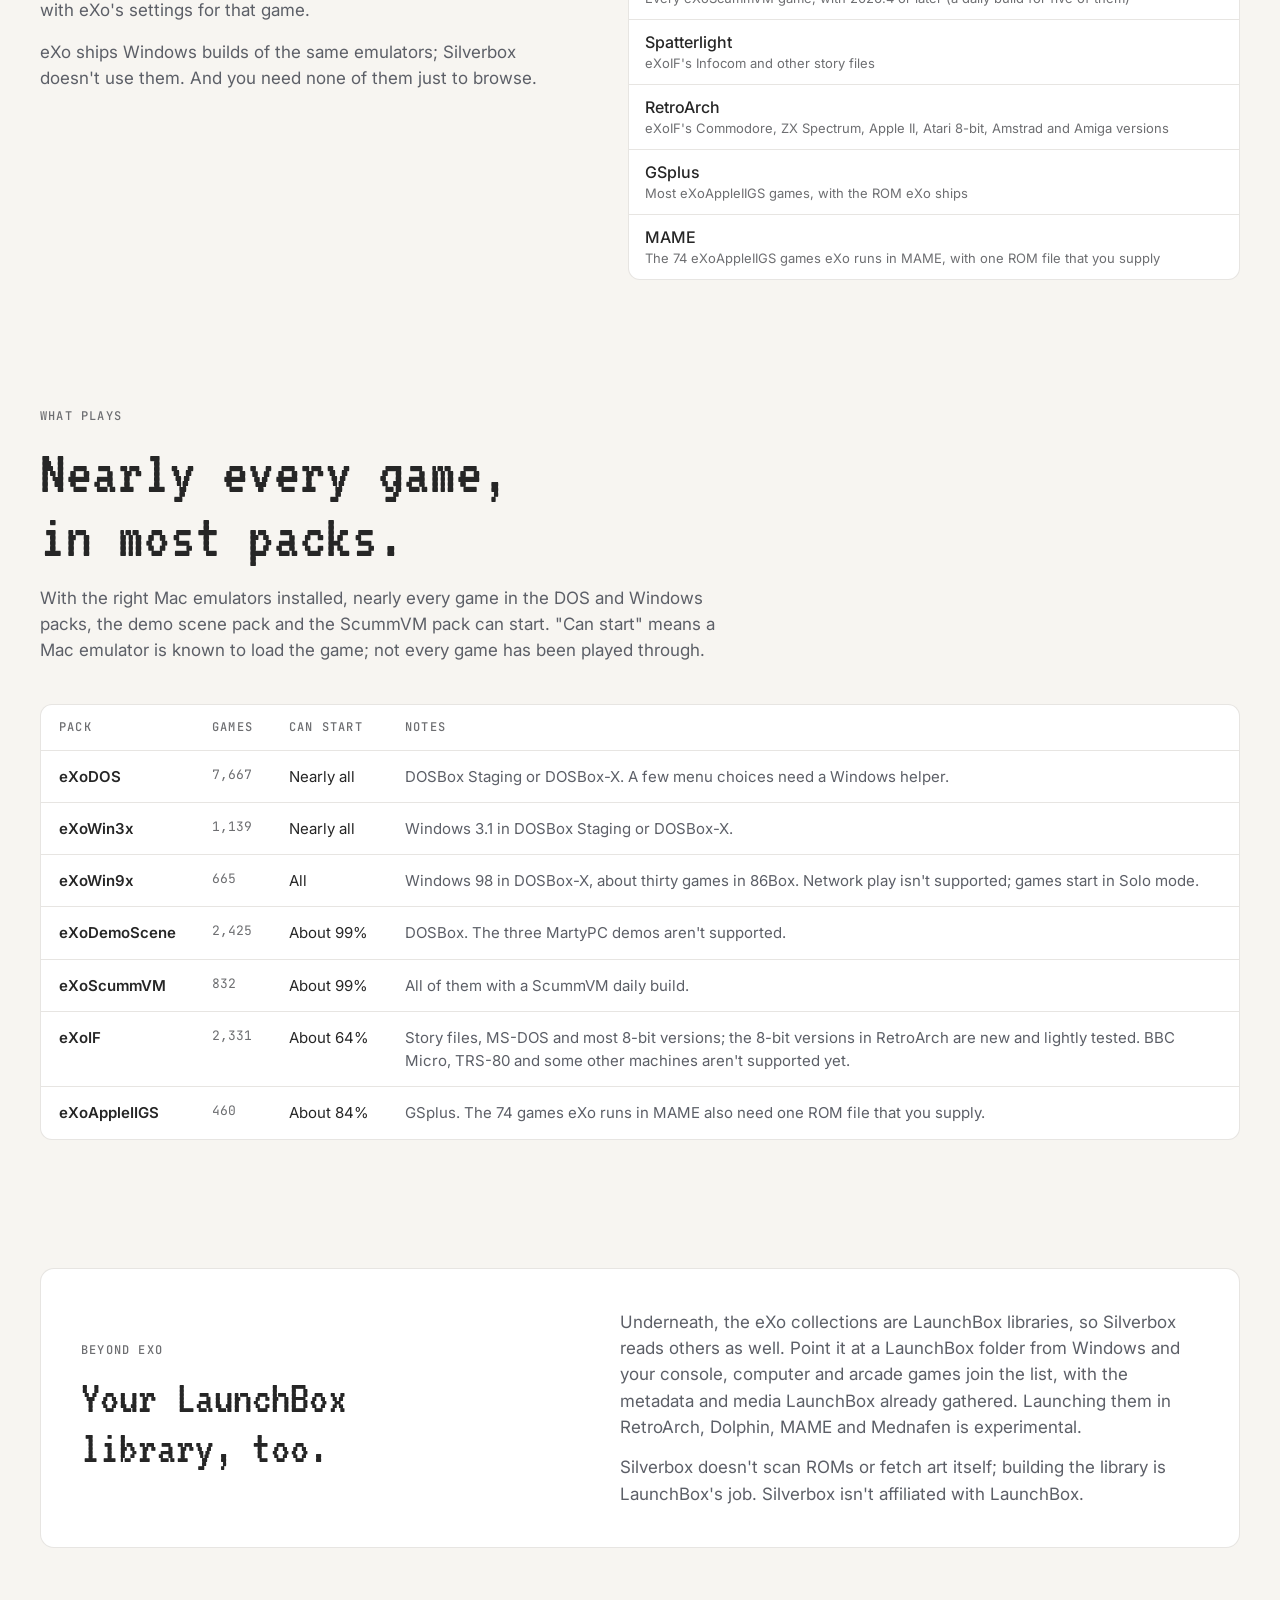
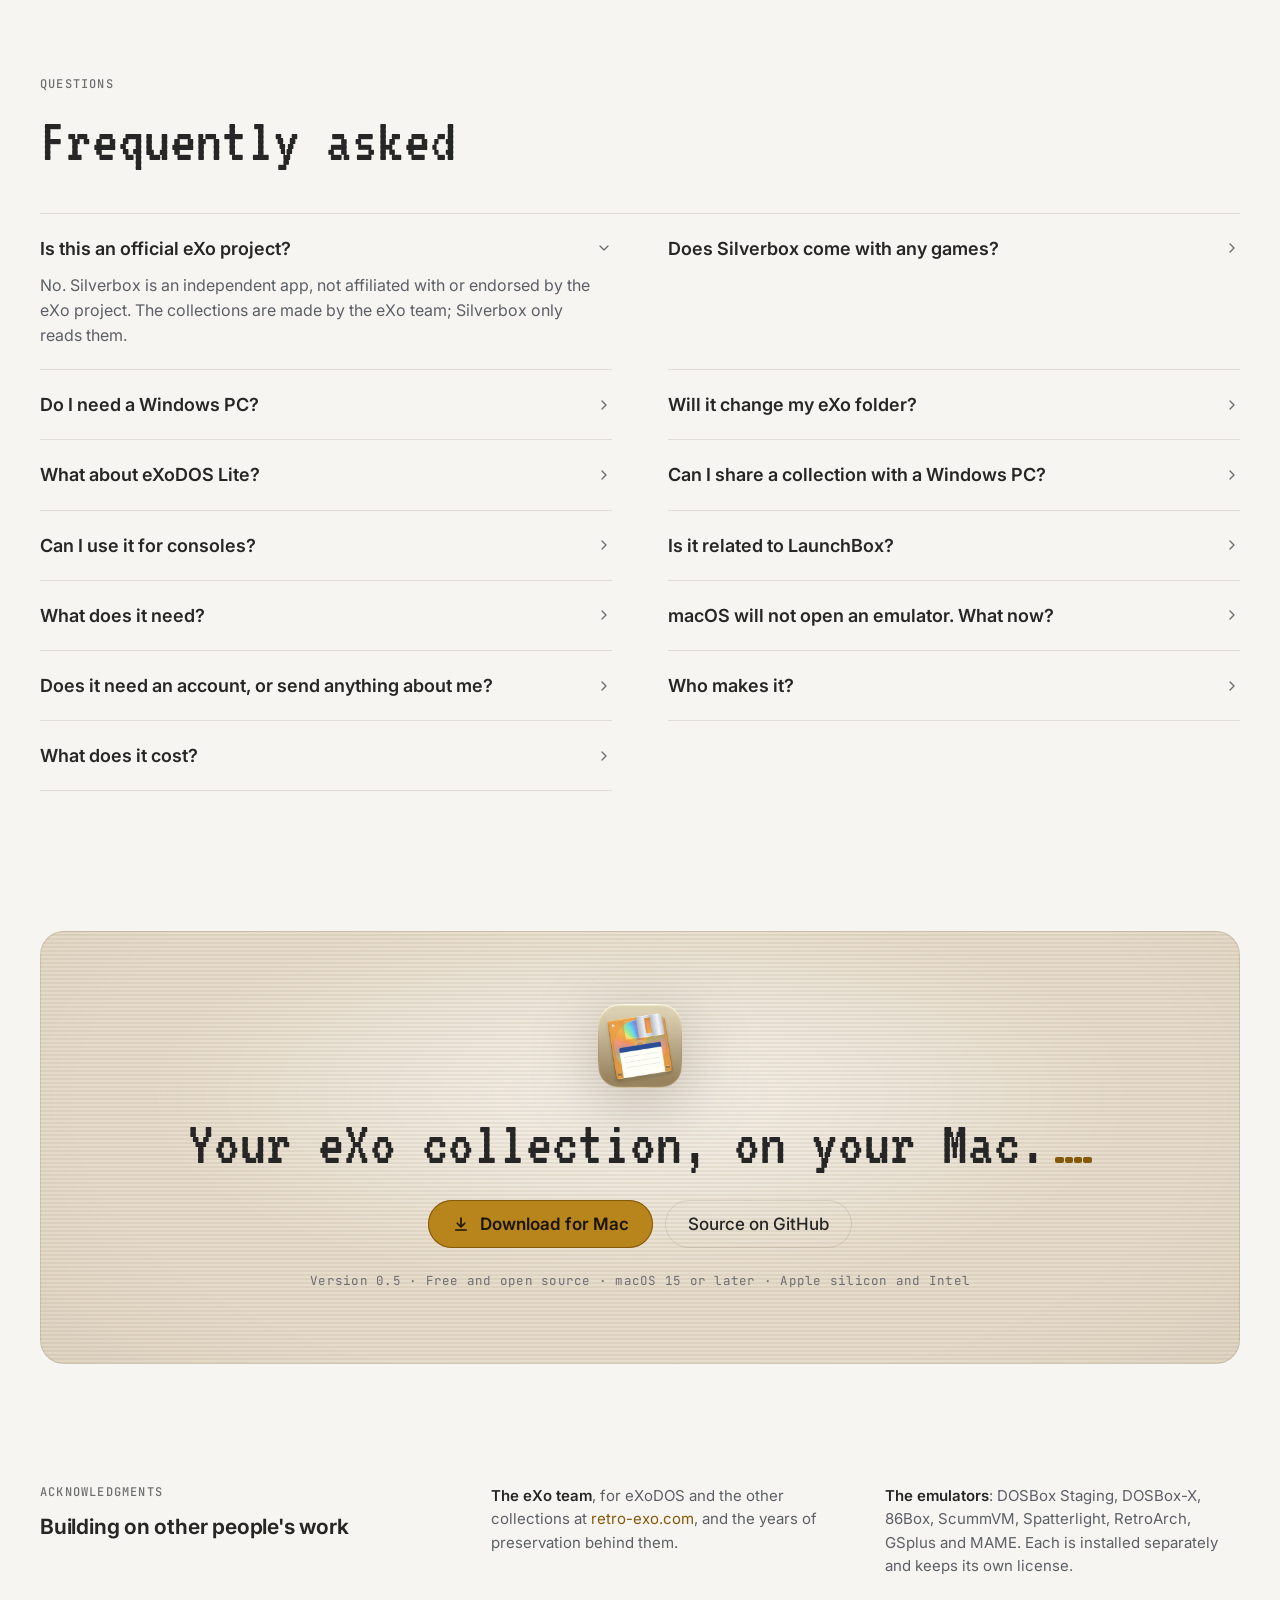
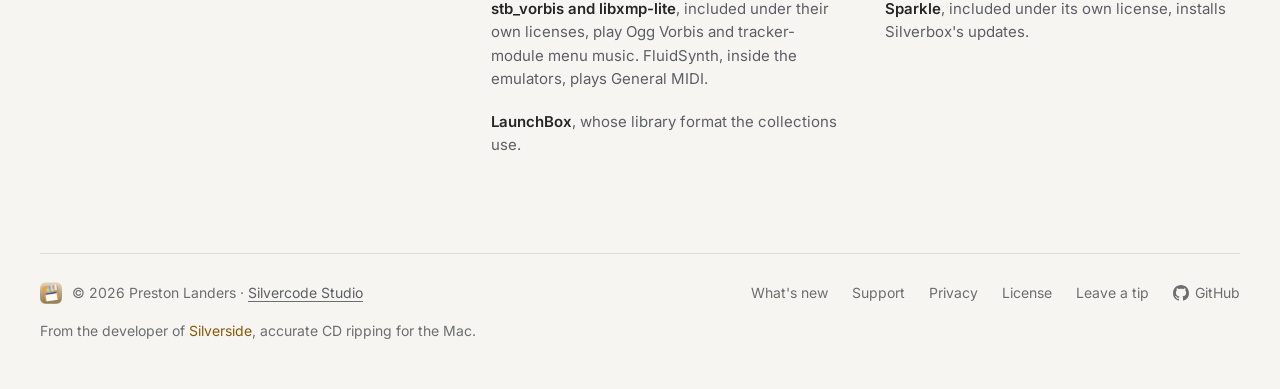
==== commit cbc73a04: "Docs update." ====
--- a/docs/site/index.html
+++ b/docs/site/index.html
@@ -140,9 +140,9 @@
           <p>Silverbox runs eXo's setup itself, so you don't need a Windows PC. A collection already set up on Windows works too.</p>
           <ol class="sb-steps">
             <li class="sb-step"><span class="sb-step__num">1</span><h3 class="sb-step__title">Download an eXo collection</h3><p class="sb-step__text">Get the torrent for eXoDOS or another pack from <a href="https://www.retro-exo.com/index2.html">retro-exo.com</a>, and open it in a BitTorrent client such as qBittorrent or Transmission. The larger packs take a while: the full eXoDOS is about 700 GB. eXoDOS Lite is about 6 GB, because it leaves out the games; Silverbox downloads each one when you install it.</p></li>
-            <li class="sb-step"><span class="sb-step__num">2</span><h3 class="sb-step__title">Add it to Silverbox</h3><p class="sb-step__text">Drag the folder onto the window. Silverbox asks whether to unpack into the download itself, as on Windows, or into a separate local folder that leaves the download as it came.</p></li>
-            <li class="sb-step"><span class="sb-step__num">3</span><h3 class="sb-step__title">Install the emulators</h3><p class="sb-step__text">DOSBox Staging for most eXoDOS games, and the others for the packs you have. Silverbox shows which ones it found, and notices one you install while it is open.</p></li>
-            <li class="sb-step"><span class="sb-step__num">4</span><h3 class="sb-step__title">Pick a game</h3><p class="sb-step__text">Press Play. The first time, Silverbox installs the game from its archive in the background while you go on browsing, downloading it first from a Lite collection. Then it starts the emulator eXo chose for that game, with a config translated from eXo's launch script.</p></li>
+            <li class="sb-step"><span class="sb-step__num">2</span><h3 class="sb-step__title">Add it to Silverbox</h3><p class="sb-step__text">Drag the folder onto the window. Silverbox asks whether to unpack into the download itself, as on Windows, or into a separate local folder that leaves your download untouched.</p></li>
+            <li class="sb-step"><span class="sb-step__num">3</span><h3 class="sb-step__title">Install the emulators</h3><p class="sb-step__text">DOSBox Staging for most eXoDOS games, plus whatever the other packs you have need. Silverbox shows which ones it found, and picks up new ones without a restart.</p></li>
+            <li class="sb-step"><span class="sb-step__num">4</span><h3 class="sb-step__title">Pick a game</h3><p class="sb-step__text">Press Play. The first time, Silverbox installs the game in the background while you keep browsing (for eXoDOS Lite, it downloads the game first). Then it starts the emulator eXo chose for that game, with a config translated from eXo's launch script.</p></li>
           </ol>
         </div>
         <div class="spotlight-media">
@@ -169,8 +169,8 @@
         <div class="spotlight-text">
           <span class="sb-eyebrow">Media and extras</span>
           <h2 id="media-title" class="sb-display spotlight-title">Every manual, map and cluebook, a click away.</h2>
-          <p>Each game shows its box art, title screen, gameplay and video, scaled pixel-perfect, beside its credits and the story behind it. Below them is everything eXo kept from the box: the manual, and the cluebook, map and spellbook that came with it. Quick Look pages through all of it.</p>
-          <p>A game whose emulator isn't installed still shows, with all of it.</p>
+          <p>Each game shows its box art, title screen, gameplay and video, scaled pixel-perfect, along with its credits and description. Below that is everything eXo kept from the box: the manual, plus any cluebook, map or spellbook that came with it. Quick Look pages through all of it.</p>
+          <p>You can browse all of it before you've installed a single emulator.</p>
           <ul class="sb-chips" aria-label="Media for each game">
             <li class="sb-chip">Box front</li>
             <li class="sb-chip">Title screen</li>
@@ -189,7 +189,7 @@
           <span class="sb-eyebrow">Launching</span>
           <h2 id="launch-title" class="sb-display spotlight-title">The right DOSBox for every game.</h2>
           <p>eXoDOS picks a DOSBox build per game: 0.74, ECE, Staging, SVN Daum or DOSBox-X. Silverbox matches each to a Mac build, sending Daum and DOSBox-X games to DOSBox-X and everything else to DOSBox Staging, and translates the game's config from eXo's Windows launch script.</p>
-          <p>Where eXo has more than one version of a game, choose it before the game starts; Silverbox remembers the choice. Want something different? Change the emulator for any game in its info sheet, or edit a copy of its config. Changes are kept in the local data folder; the eXo files are not changed.</p>
+          <p>When eXo has more than one version of a game, pick one before it starts, and Silverbox remembers your choice. Want something different? Change the emulator for any game in its info sheet, or edit a copy of its config. Your changes live in the local data folder; the eXo files stay as they are.</p>
           <div class="panel-line">
             <span class="sb-path">eXo/eXoDOS/!dos/ultima5/dosbox.conf</span>
             <span class="sb-detail">eXoDOS runs it with DOSBox Staging 0.81.1 · Mac emulator: DOSBox Staging</span>
@@ -219,12 +219,12 @@
         <div class="spotlight-text">
           <span class="sb-eyebrow">Sound and picture</span>
           <h2 id="sound-title" class="sb-display spotlight-title">The music the games were written for.</h2>
-          <p>Games set up for the Roland MT-32 use MT-32 emulation with the ROMs that come with eXo. General MIDI plays through FluidSynth and the eXoDOS Sound Canvas SoundFont, as on Windows; DOSBox-X and DOSBox Staging 0.83 or later have FluidSynth built in. Where eXo's in-game sound menus pick General MIDI, Silverbox sends them to the same synthesizer.</p>
+          <p>Games set up for the Roland MT-32 use MT-32 emulation with the ROMs that come with eXo. General MIDI plays through FluidSynth and the eXoDOS Sound Canvas SoundFont, as on Windows; DOSBox-X and DOSBox Staging 0.83 or later have FluidSynth built in. When eXo's in-game sound menus pick General MIDI, Silverbox routes that to the same synthesizer.</p>
           <div class="panel-line">
             <span class="sb-status sb-status--ready"><svg viewBox="0 0 24 24" fill="none" stroke="currentColor" stroke-width="2" stroke-linecap="round" stroke-linejoin="round" aria-hidden="true"><circle cx="12" cy="12" r="9"/><path d="M8 12.5l2.7 2.7L16 9.8"/></svg>FluidSynth ready in DOSBox Staging</span>
             <span class="sb-detail">General MIDI games play with the eXoDOS Sound Canvas SoundFont.</span>
           </div>
-          <p>The picture can stay as each game was configured, or take a CRT shader in DOSBox Staging. Start in full screen, and skip the emulator's start-up banner.</p>
+          <p>Keep the picture as each game was configured, or add a CRT shader in DOSBox Staging. You can also start in full screen and skip the emulator's start-up banner.</p>
           <ul class="sb-chips" aria-label="Sound and picture options">
             <li class="sb-chip">Roland MT-32</li>
             <li class="sb-chip">Sound Canvas</li>
@@ -286,7 +286,7 @@
           <article class="sb-card">
             <div class="sb-card__icon"><svg viewBox="0 0 24 24" fill="none" stroke="currentColor" stroke-width="1.7" stroke-linecap="round" stroke-linejoin="round" aria-hidden="true"><rect x="5" y="11" width="14" height="9" rx="2"/><path d="M8 11V8a4 4 0 0 1 8 0v3"/></svg></div>
             <h3 class="sb-card__title">Read-only is fine</h3>
-            <p class="sb-card__text">Keep the collection on another drive or a NAS, even one a Windows PC shares. Installs, saves and caches go to a local data folder. A share that went away connects again with one click, and Silverbox lets go of its files when you eject a drive.</p>
+            <p class="sb-card__text">Keep the collection on another drive or a NAS, even one a Windows PC shares. Installs, saves and caches go to a local data folder. If a network share drops, one click reconnects it, and you can eject a drive while Silverbox is open.</p>
           </article>
         </div>
       </div>
@@ -377,11 +377,11 @@
           </details>
           <details>
             <summary>Will it change my eXo folder?<svg viewBox="0 0 24 24" fill="none" stroke="currentColor" stroke-width="2" stroke-linecap="round" stroke-linejoin="round" aria-hidden="true"><path d="M9 6l6 6-6 6"/></svg></summary>
-            <p>Only if you ask it to. By default, installed games, save backups, edited configs and caches go to a local data folder, and the eXo folder can be read-only. Setting up inside the download, or installing games in place as eXo does on Windows, are choices you make. eXoDOS Lite games download into the set-up collection: into the eXo folder only if you set it up in place, otherwise into the local copy.</p>
+            <p>Only if you ask it to. By default, installed games, save backups, edited configs and caches go to a local data folder, and the eXo folder can be read-only. Setting up inside the download, or installing games in place as eXo does on Windows, are both opt-in. eXoDOS Lite games download into wherever you set the collection up.</p>
           </details>
           <details>
             <summary>What about eXoDOS Lite?<svg viewBox="0 0 24 24" fill="none" stroke="currentColor" stroke-width="2" stroke-linecap="round" stroke-linejoin="round" aria-hidden="true"><path d="M9 6l6 6-6 6"/></svg></summary>
-            <p>Lite leaves out the games and downloads each one when you install it. Silverbox does the same, from the eXoDOS torrent that Lite includes, with <a href="https://aria2.github.io/">aria2</a> (<code>brew install aria2</code>). The first download can take a minute or so to find other computers sharing the torrent; later ones start in seconds.</p>
+            <p>Lite leaves out the games and downloads each one when you install it. Silverbox does the same thing, using the eXoDOS torrent that comes with Lite and <a href="https://aria2.github.io/">aria2</a> (<code>brew install aria2</code>). The first download can take a minute or so to find other people sharing the torrent; after that, downloads start in seconds.</p>
           </details>
           <details>
             <summary>Can I share a collection with a Windows PC?<svg viewBox="0 0 24 24" fill="none" stroke="currentColor" stroke-width="2" stroke-linecap="round" stroke-linejoin="round" aria-hidden="true"><path d="M9 6l6 6-6 6"/></svg></summary>
@@ -401,7 +401,7 @@
           </details>
           <details>
             <summary>macOS will not open an emulator. What now?<svg viewBox="0 0 24 24" fill="none" stroke="currentColor" stroke-width="2" stroke-linecap="round" stroke-linejoin="round" aria-hidden="true"><path d="M9 6l6 6-6 6"/></svg></summary>
-            <p>Apple has not checked every emulator; the DOSBox-X download is one that it has not. The first time it starts, macOS stops it and offers to move it to the Trash. Click Done, then open System Settings › Privacy &amp; Security, scroll down to Security, and click Open Anyway. After that, the game starts. Silverbox shows which emulator waits for this, with buttons for both steps. Allow only an emulator that you downloaded from its own website.</p>
+            <p>Some emulators, including DOSBox-X, aren't notarized by Apple, so the first time one runs, macOS blocks it and offers to move it to the Trash. Click Done, then open System Settings › Privacy &amp; Security, scroll down to Security, and click Open Anyway. After that, the game starts. Silverbox tells you which emulator needs this, with buttons for both steps. Allow only an emulator that you downloaded from its own website.</p>
           </details>
           <details>
             <summary>Does it need an account, or send anything about me?<svg viewBox="0 0 24 24" fill="none" stroke="currentColor" stroke-width="2" stroke-linecap="round" stroke-linejoin="round" aria-hidden="true"><path d="M9 6l6 6-6 6"/></svg></summary>
@@ -413,7 +413,7 @@
           </details>
           <details>
             <summary>What does it cost?<svg viewBox="0 0 24 24" fill="none" stroke="currentColor" stroke-width="2" stroke-linecap="round" stroke-linejoin="round" aria-hidden="true"><path d="M9 6l6 6-6 6"/></svg></summary>
-            <p>Nothing. Silverbox is free, and its code is open source under the <a href="license.html">GNU General Public License</a> on <a href="https://github.com/SilvercodeStudio/Silverbox">GitHub</a>. The name and the icon stay with the author.</p>
+            <p>Nothing. Silverbox is free, and its code is open source under the <a href="license.html">GNU General Public License</a> on <a href="https://github.com/SilvercodeStudio/Silverbox">GitHub</a>. The Silverbox name and icon aren't covered by the license.</p>
             <p>If you find it useful, you can <a href="https://silvercode.studio/sponsor?from=silverbox">leave a tip</a>.</p>
           </details>
         </div>
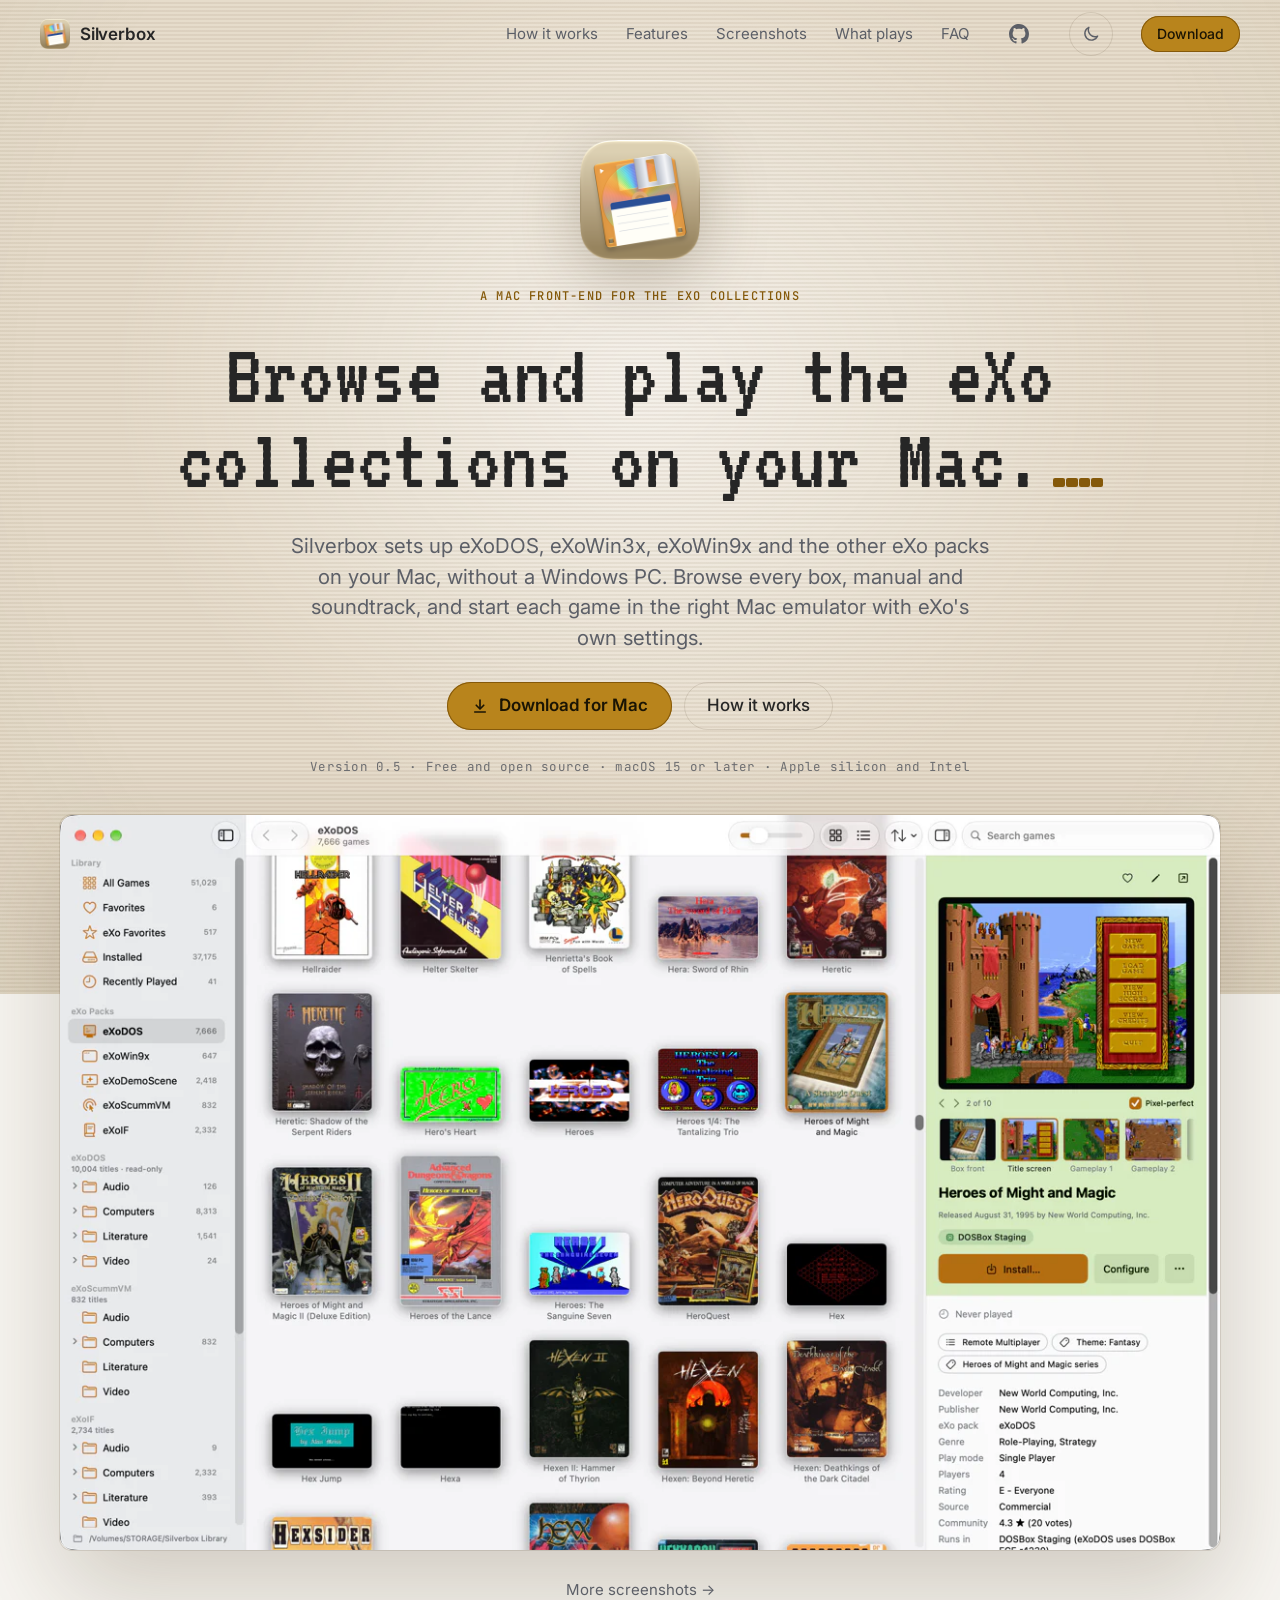
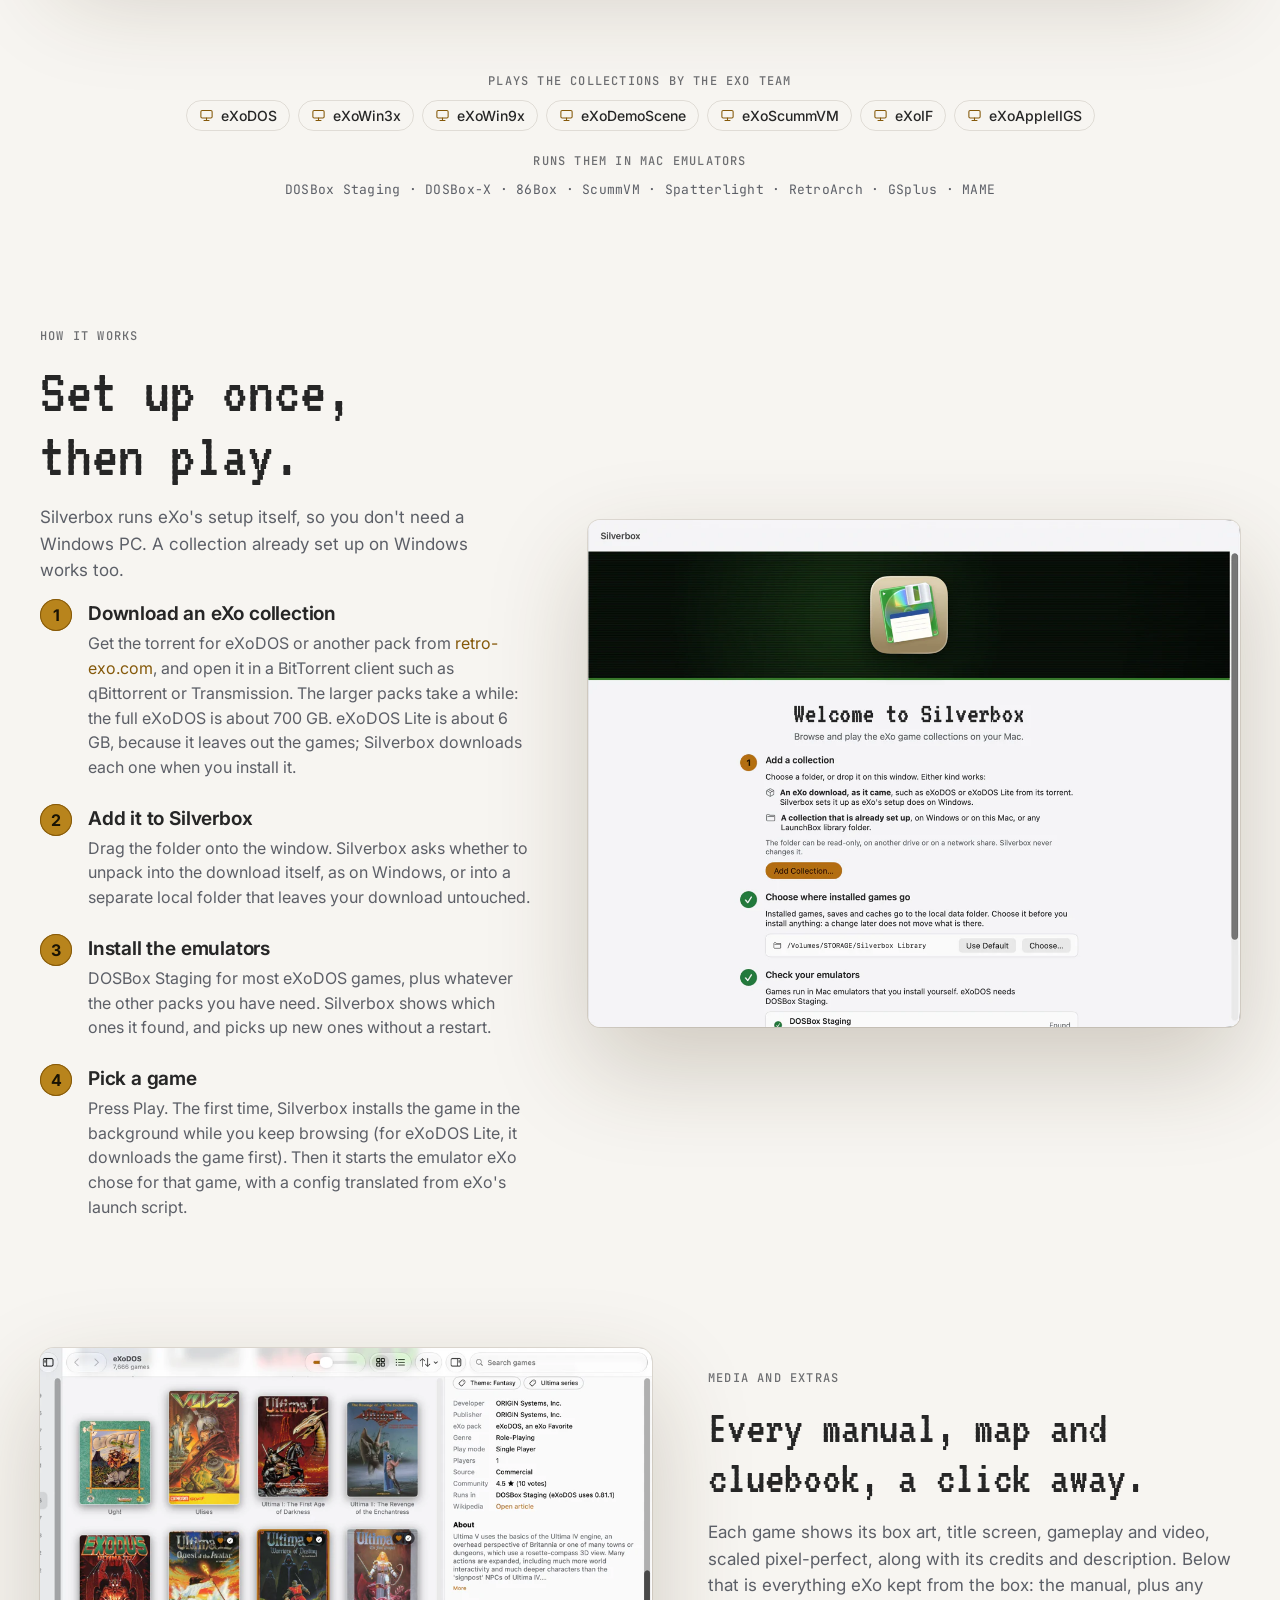
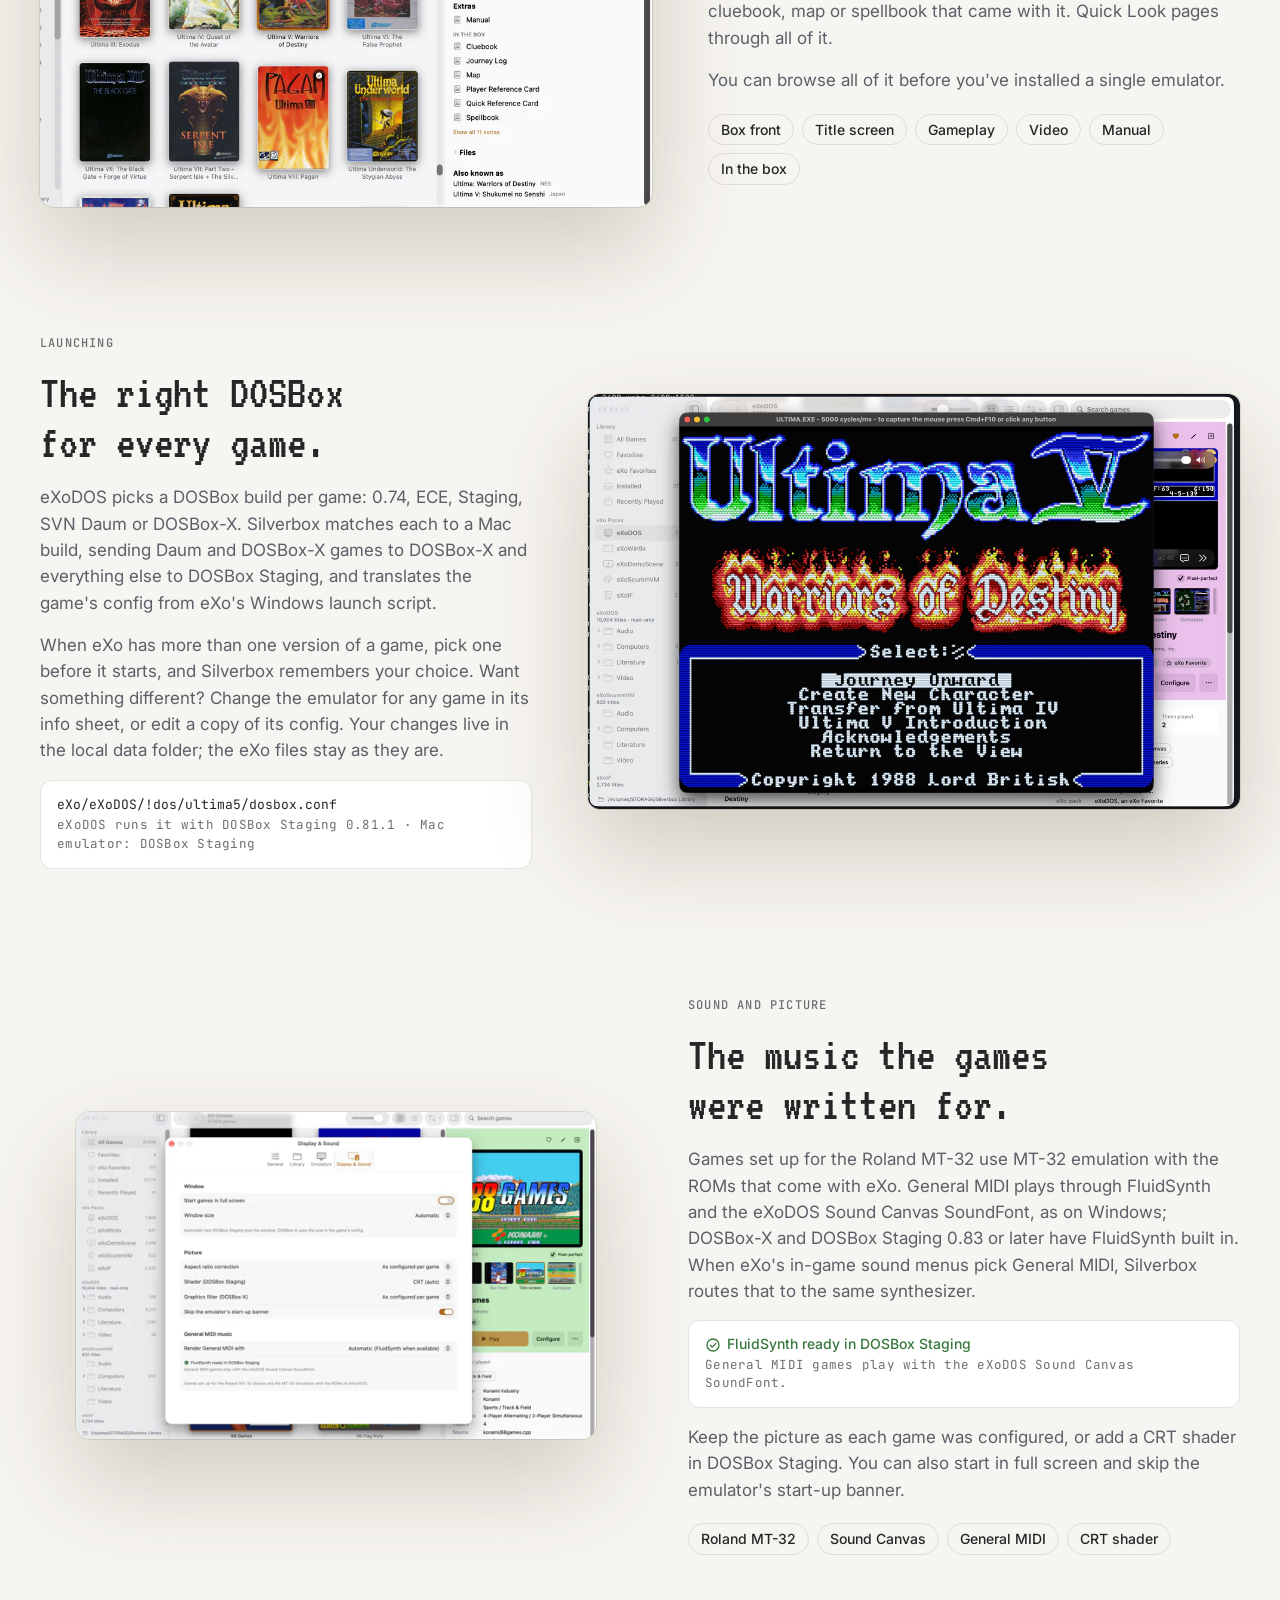
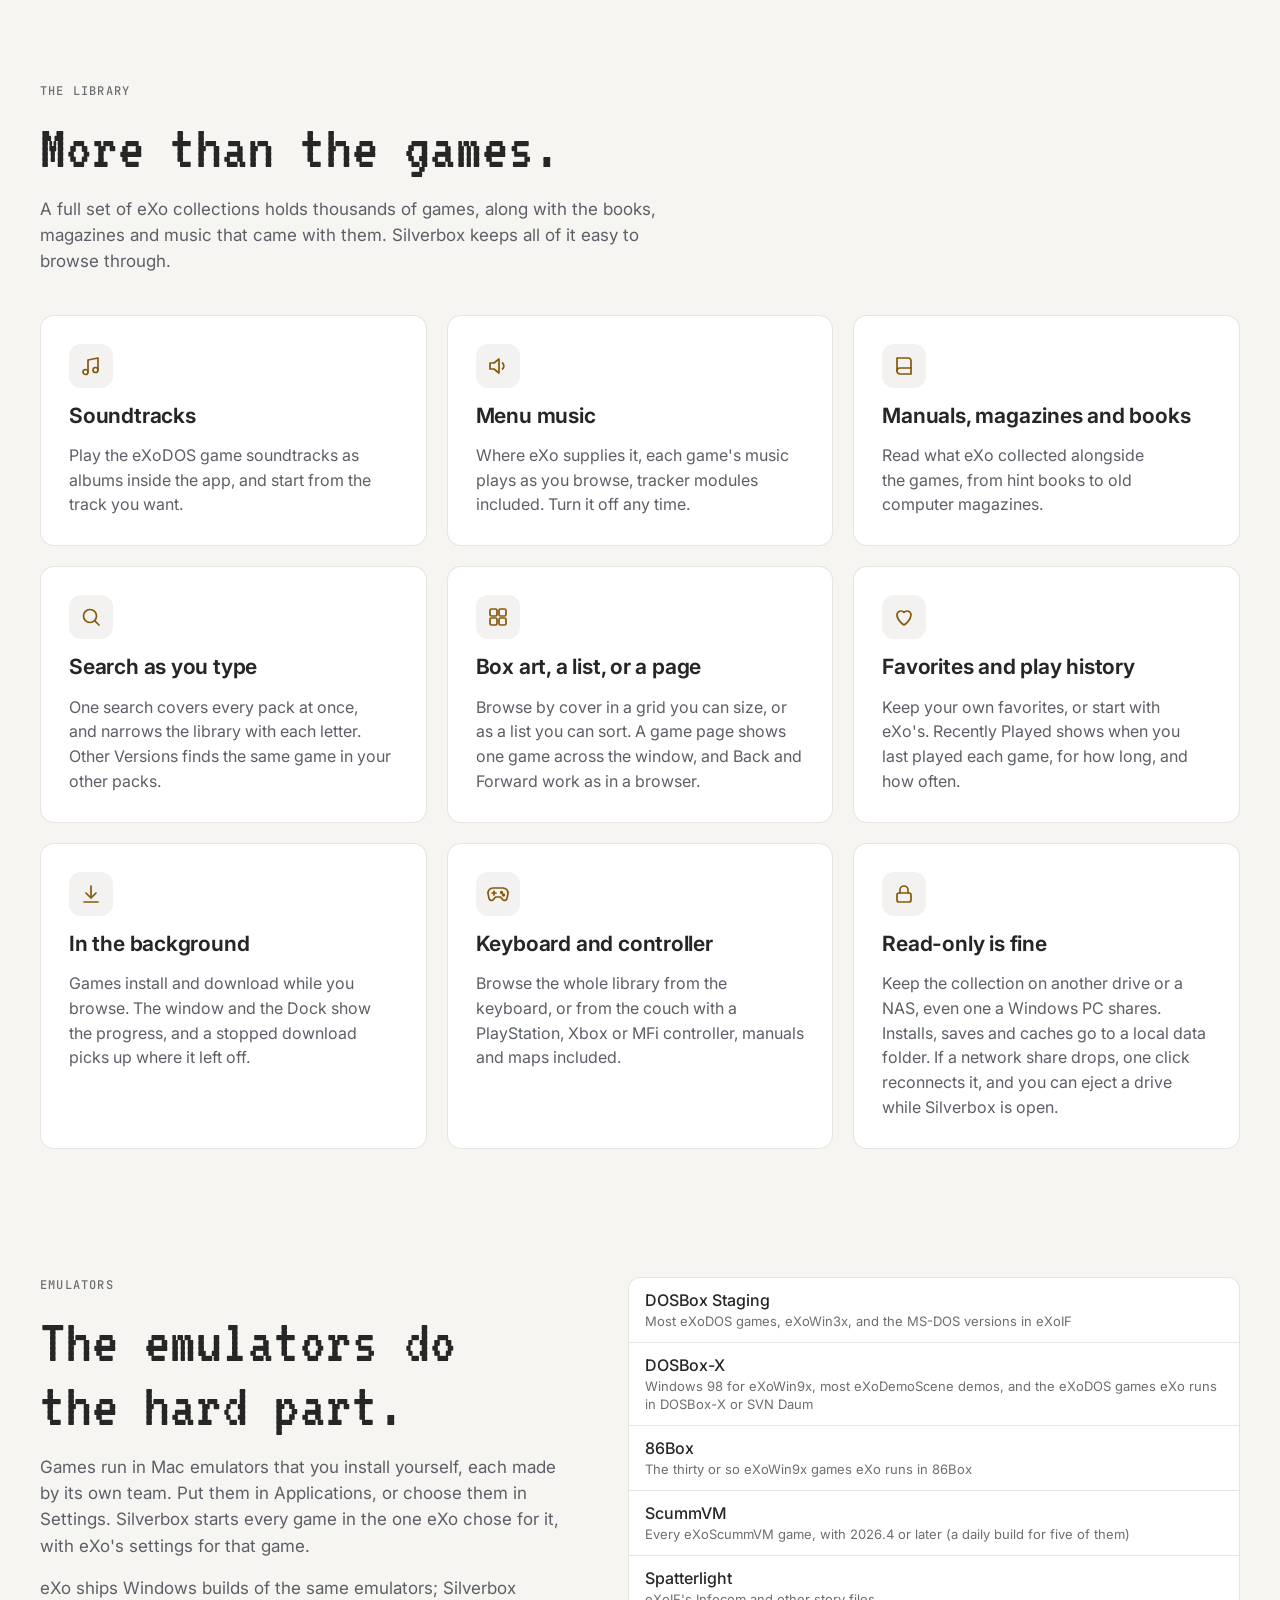
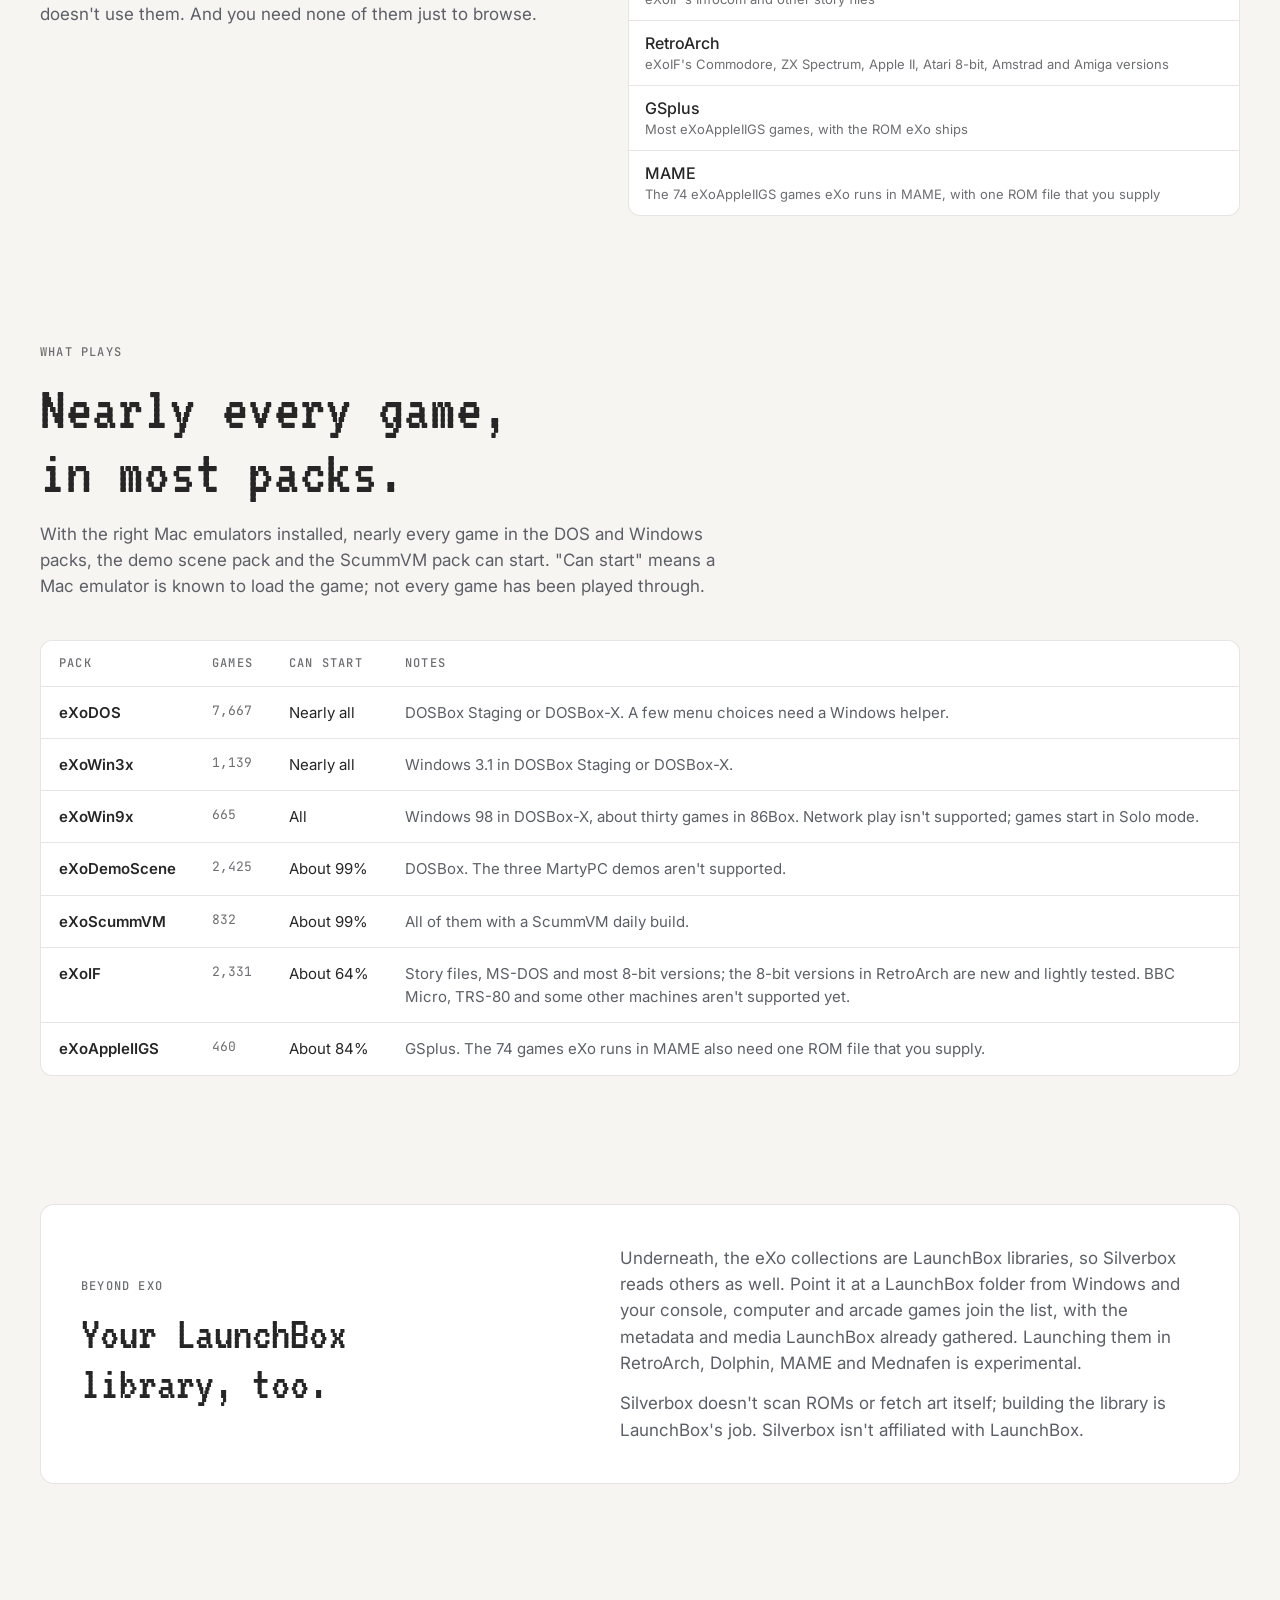
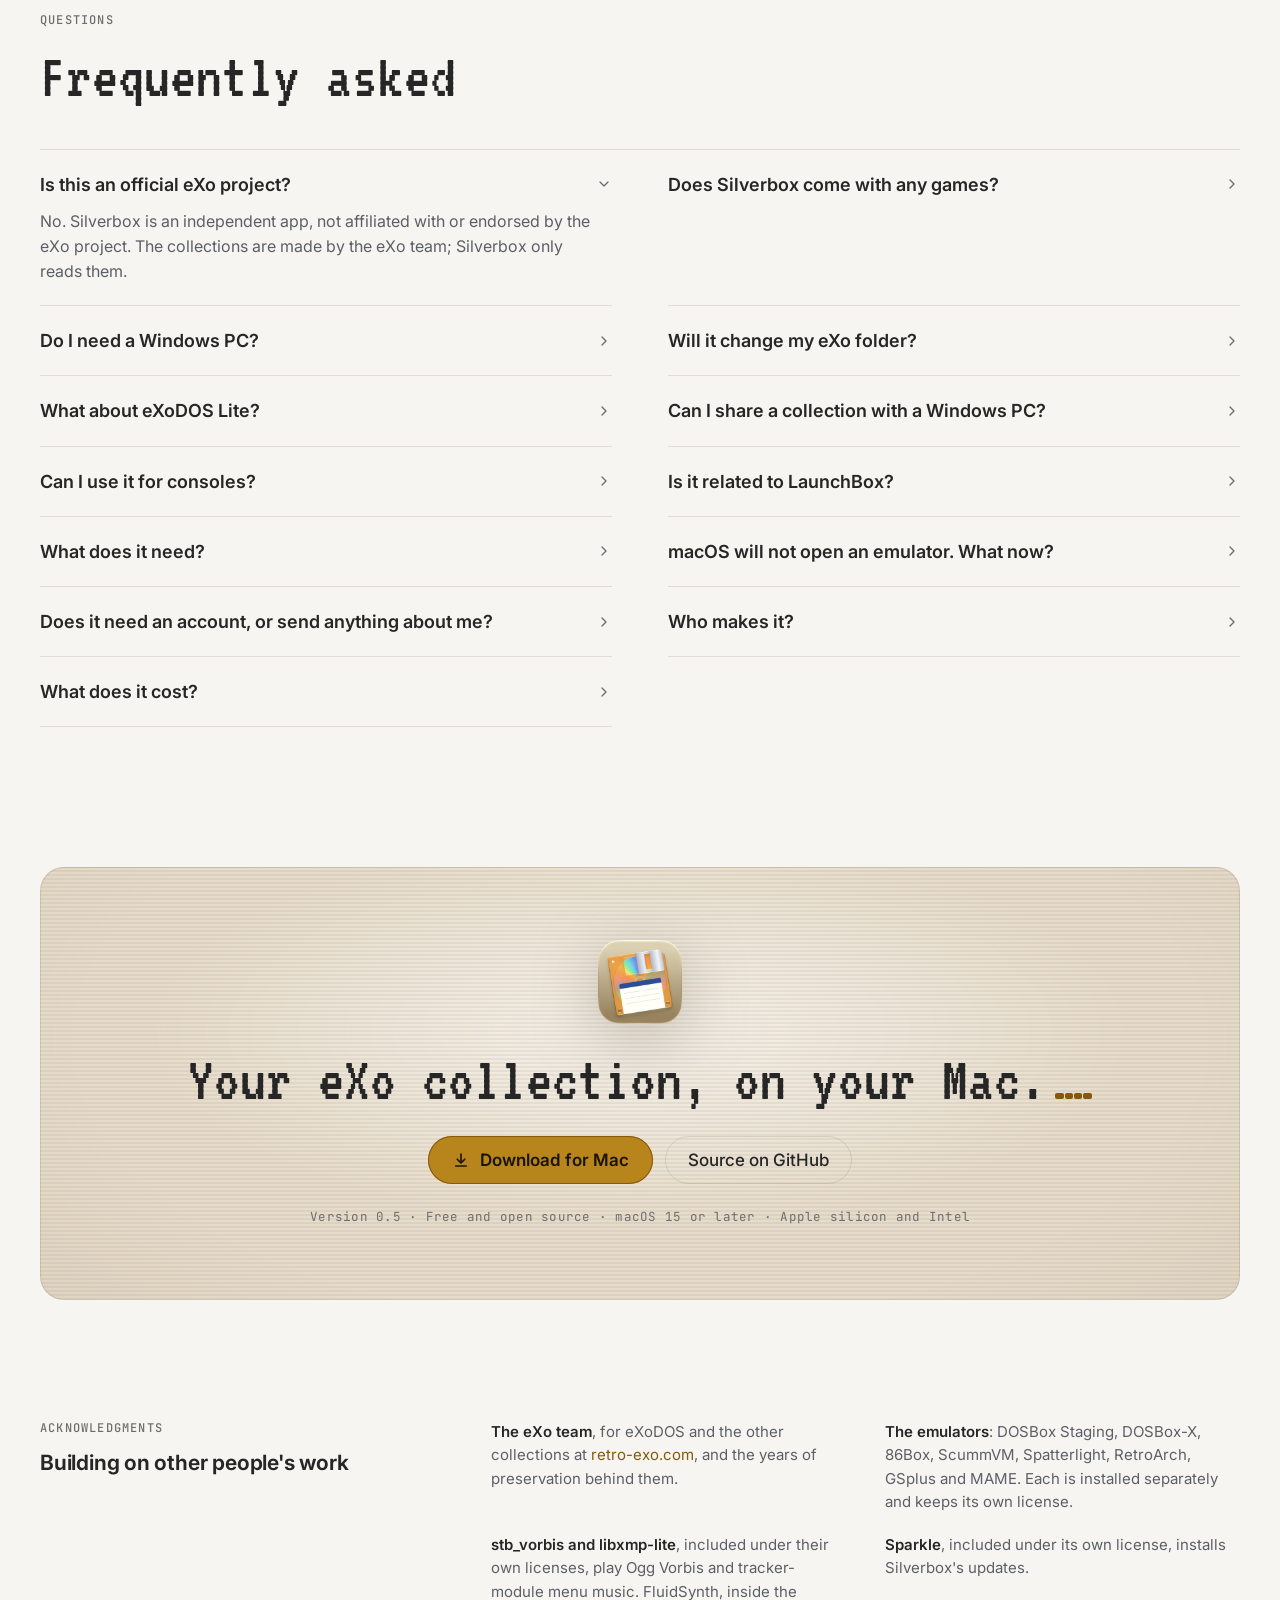
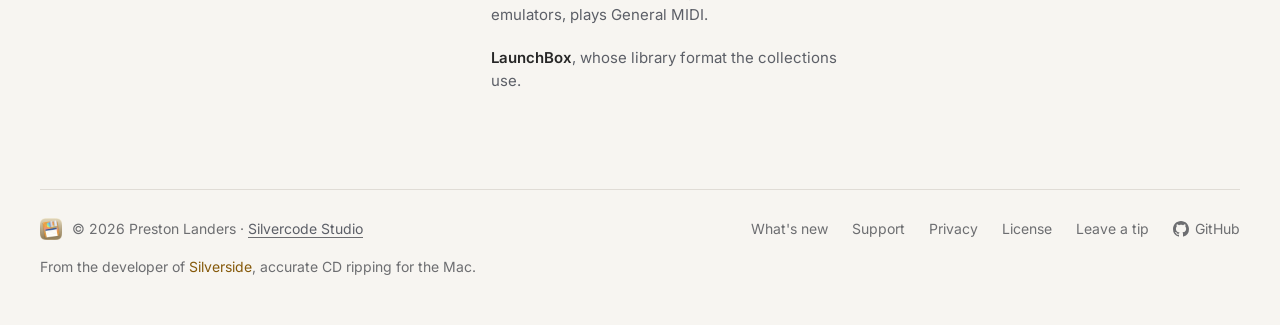
==== commit d64d23bc: "Remove coming soon banner." ====
--- a/docs/site/index.html
+++ b/docs/site/index.html
@@ -79,10 +79,6 @@
     <section class="hero-band" aria-labelledby="hero-title">
       <div class="hero-stack">
         <img class="hero-icon sb-icon" src="images/icon.png" alt="Silverbox app icon: an orange floppy disk with a rainbow disc showing through" width="120" height="120">
-        <a class="sb-announce" href="https://github.com/SilvercodeStudio/Silverbox">
-          <span class="sb-announce__tag">Coming soon</span>
-          <span>The first public release is on its way. Watch on GitHub to hear when it ships.</span>
-        </a>
         <span class="sb-eyebrow">A Mac front-end for the eXo collections</span>
         <h1 id="hero-title" class="sb-display sb-crt-ink hero-title">Browse and play the eXo collections on your Mac.<span class="sb-cursor sb-cursor--blink" aria-hidden="true"><i></i><i></i><i></i><i></i></span></h1>
         <p class="lead">Silverbox sets up eXoDOS, eXoWin3x, eXoWin9x and the other eXo packs on your Mac, without a Windows PC. Browse every box, manual and soundtrack, and start each game in the right Mac emulator with eXo's own settings.</p>
@@ -425,8 +421,7 @@
         <img class="download-icon sb-icon" src="images/icon.png" alt="" width="84" height="84" loading="lazy">
         <h2 id="download-title" class="sb-display sb-crt-ink download-title">Your eXo collection, on your Mac.<span class="sb-cursor" aria-hidden="true"><i></i><i></i><i></i><i></i></span></h2>
         <div class="actions">
-          <!-- [DOWNLOAD URL]: point this at the signed build when there is one. -->
-          <a class="sb-btn" href="https://github.com/SilvercodeStudio/Silverbox/releases">
+          <a class="sb-btn" href="https://github.com/SilvercodeStudio/Silverbox/releases/download/0.9/Silverbox-0.9.dmg">
             <svg viewBox="0 0 24 24" fill="none" stroke="currentColor" stroke-width="2.2" stroke-linecap="round" stroke-linejoin="round" aria-hidden="true"><path d="M12 4v11"/><path d="M7 11l5 5 5-5"/><path d="M5 20h14"/></svg>
             Download for Mac
           </a>
--- a/docs/site/css/site.css
+++ b/docs/site/css/site.css
@@ -145,6 +145,8 @@
 .hero-more a { color: var(--ink-2); }
 .hero-more a:hover { color: var(--ink); }
 
+/* An announcement pill for the hero, above the eyebrow: <a class="sb-announce" href="…">
+   <span class="sb-announce__tag">Tag</span> <span>Text</span></a>. Not on the page now. */
 .sb-announce { display: inline-flex; align-items: center; gap: 10px; min-height: 36px;
   padding: 4px 16px 4px 4px; border-radius: var(--radius-pill);
   background: var(--chip); border: 1px solid var(--line);
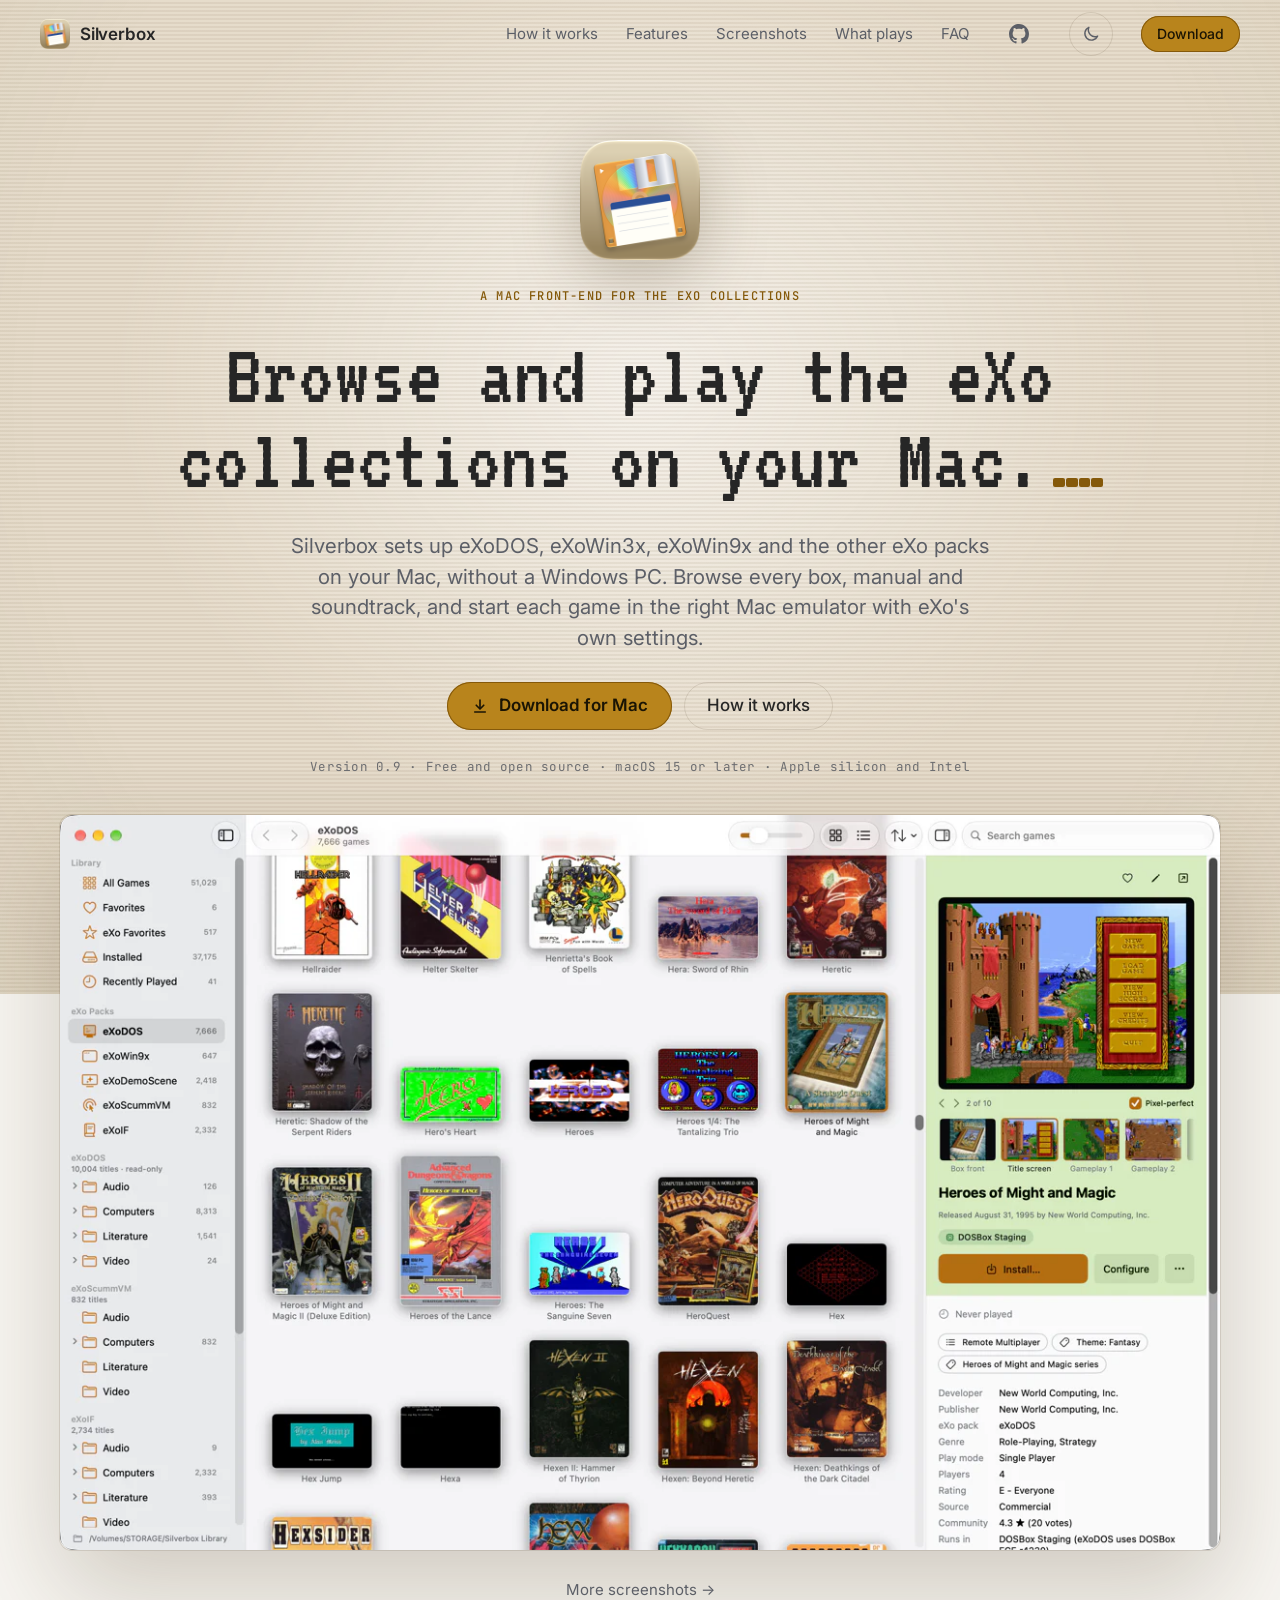
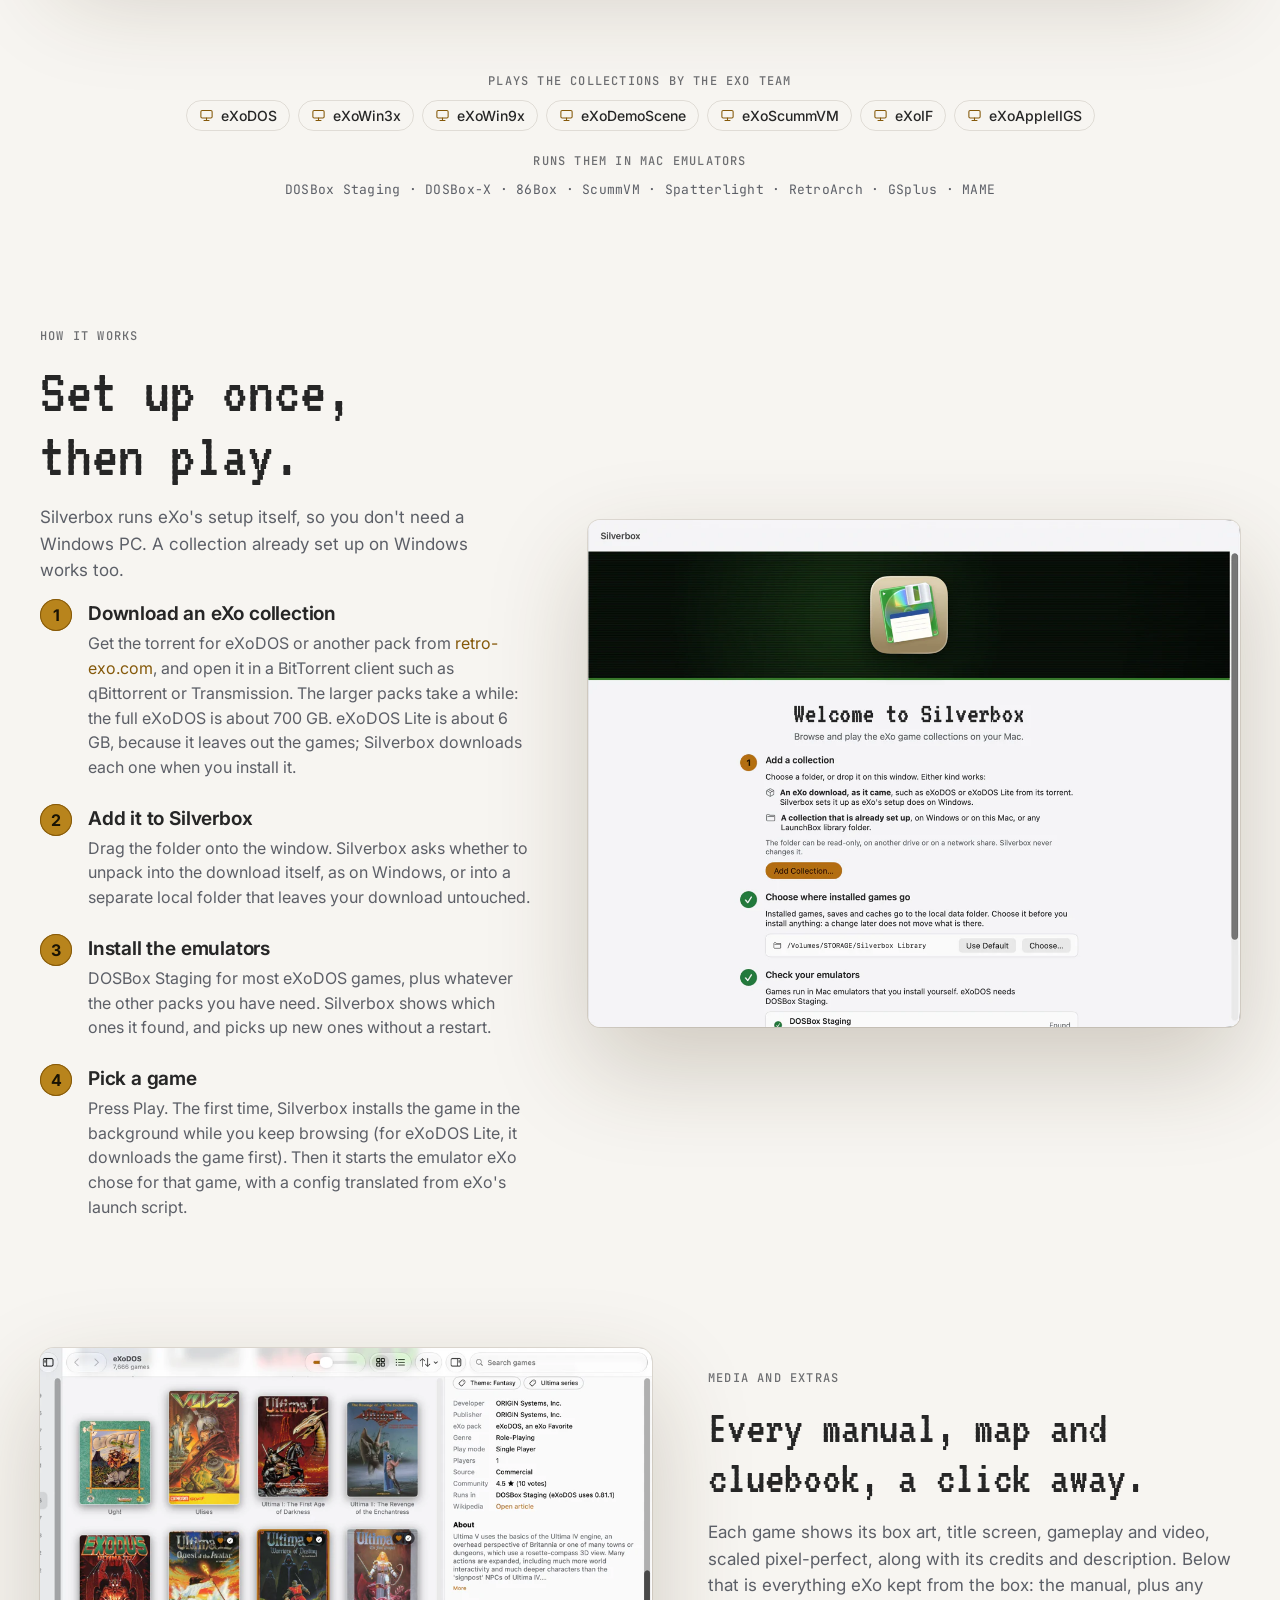
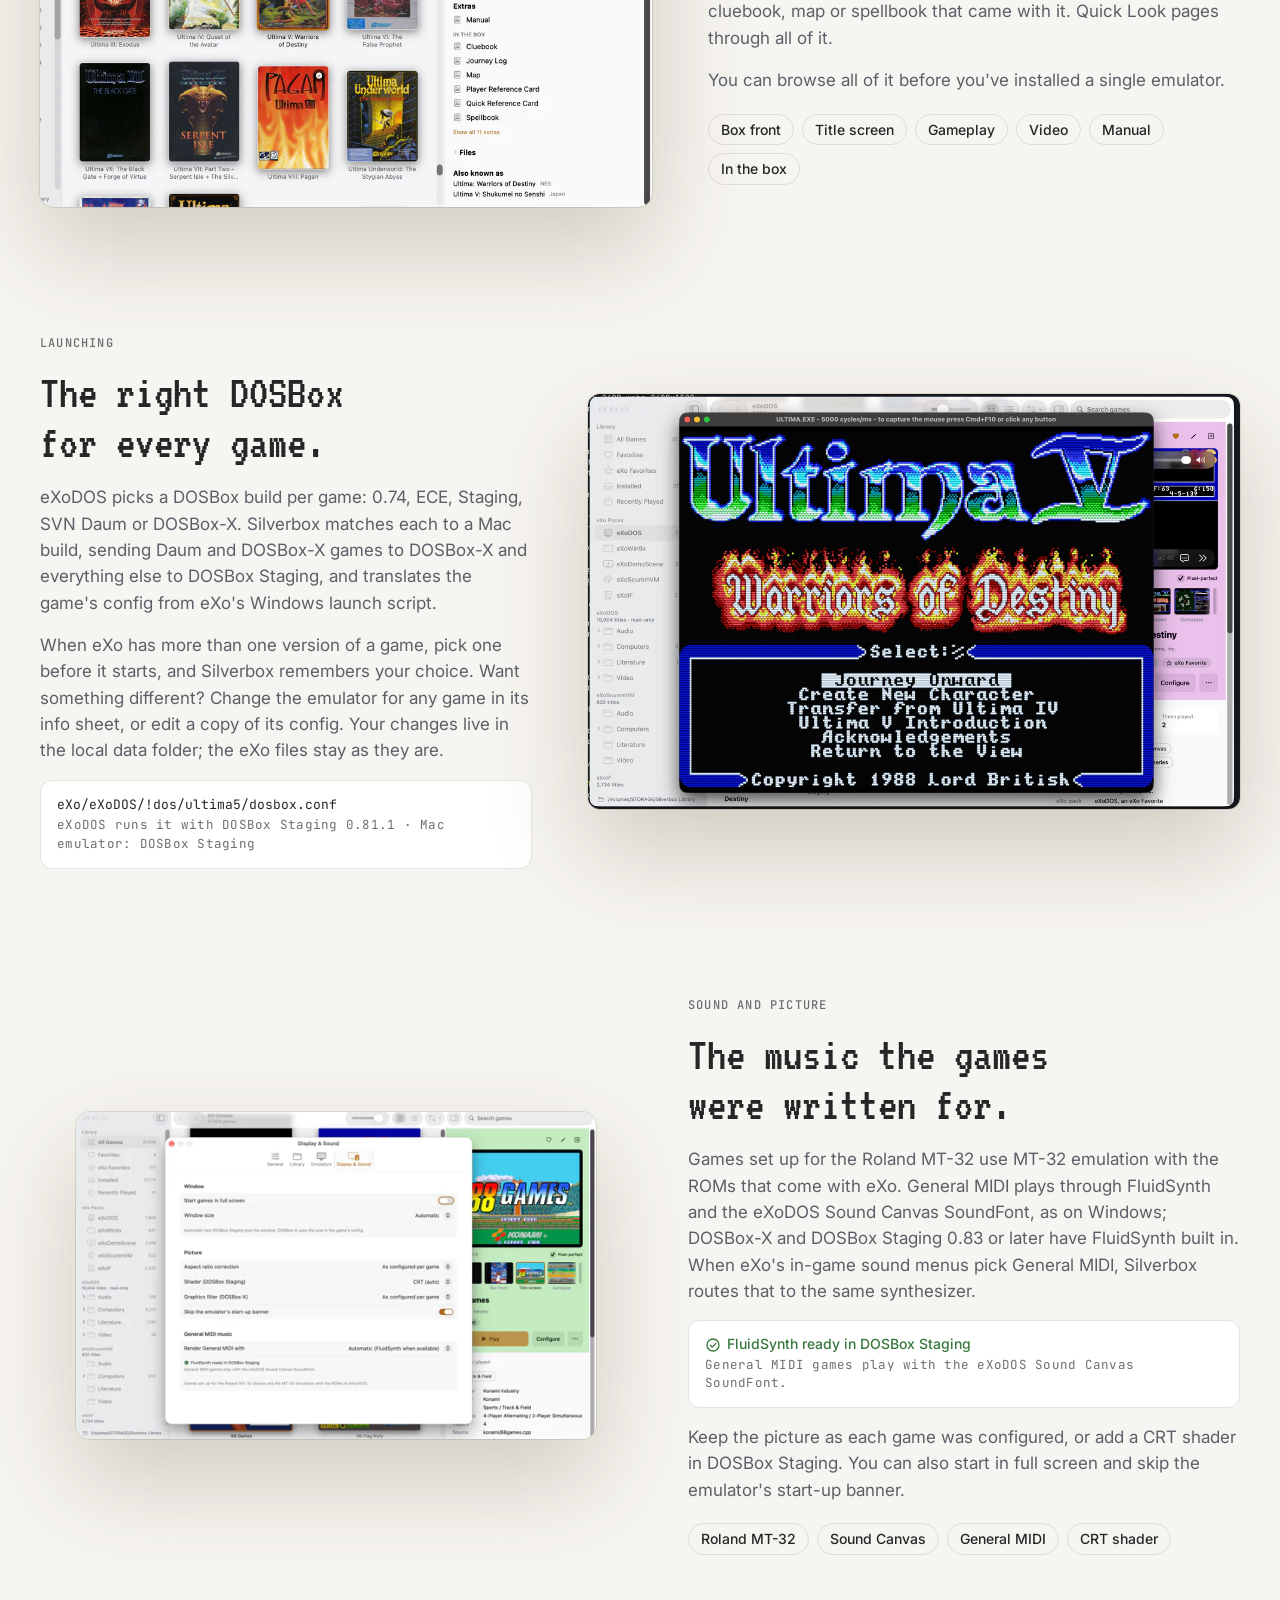
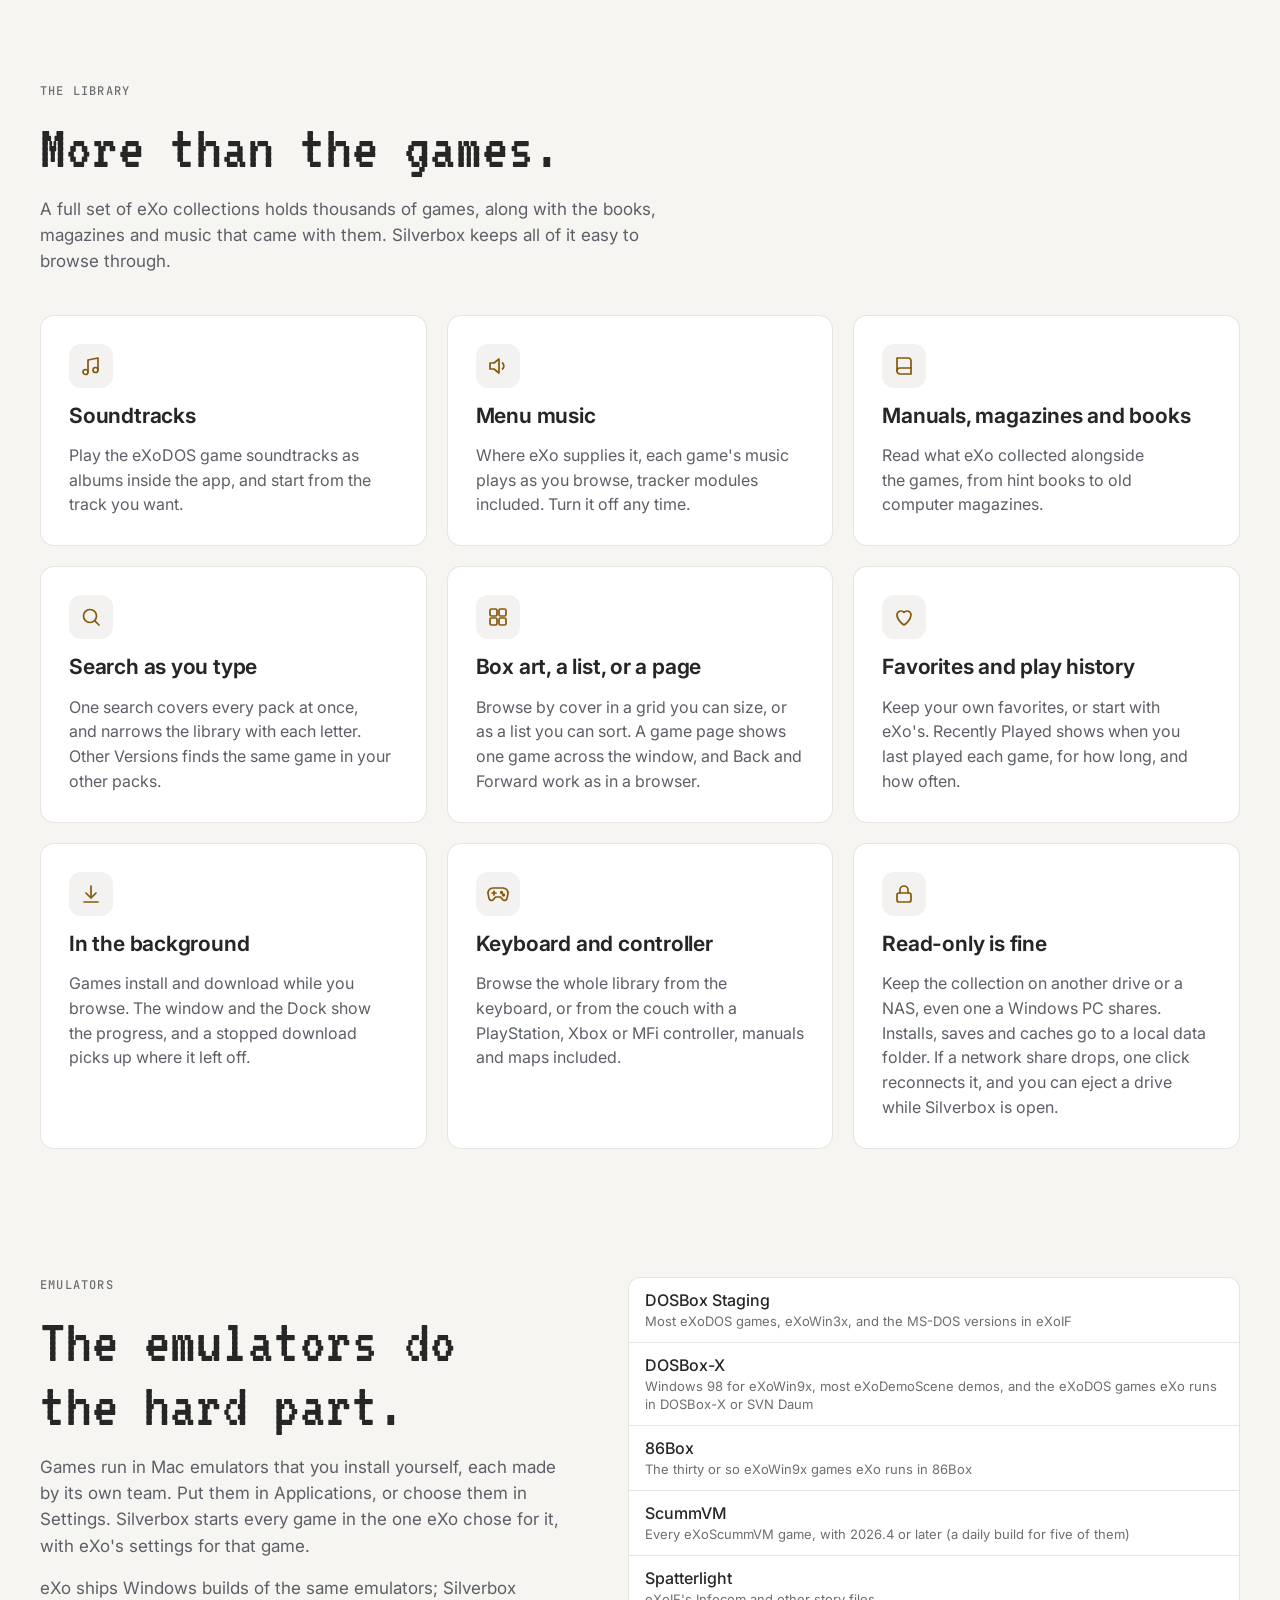
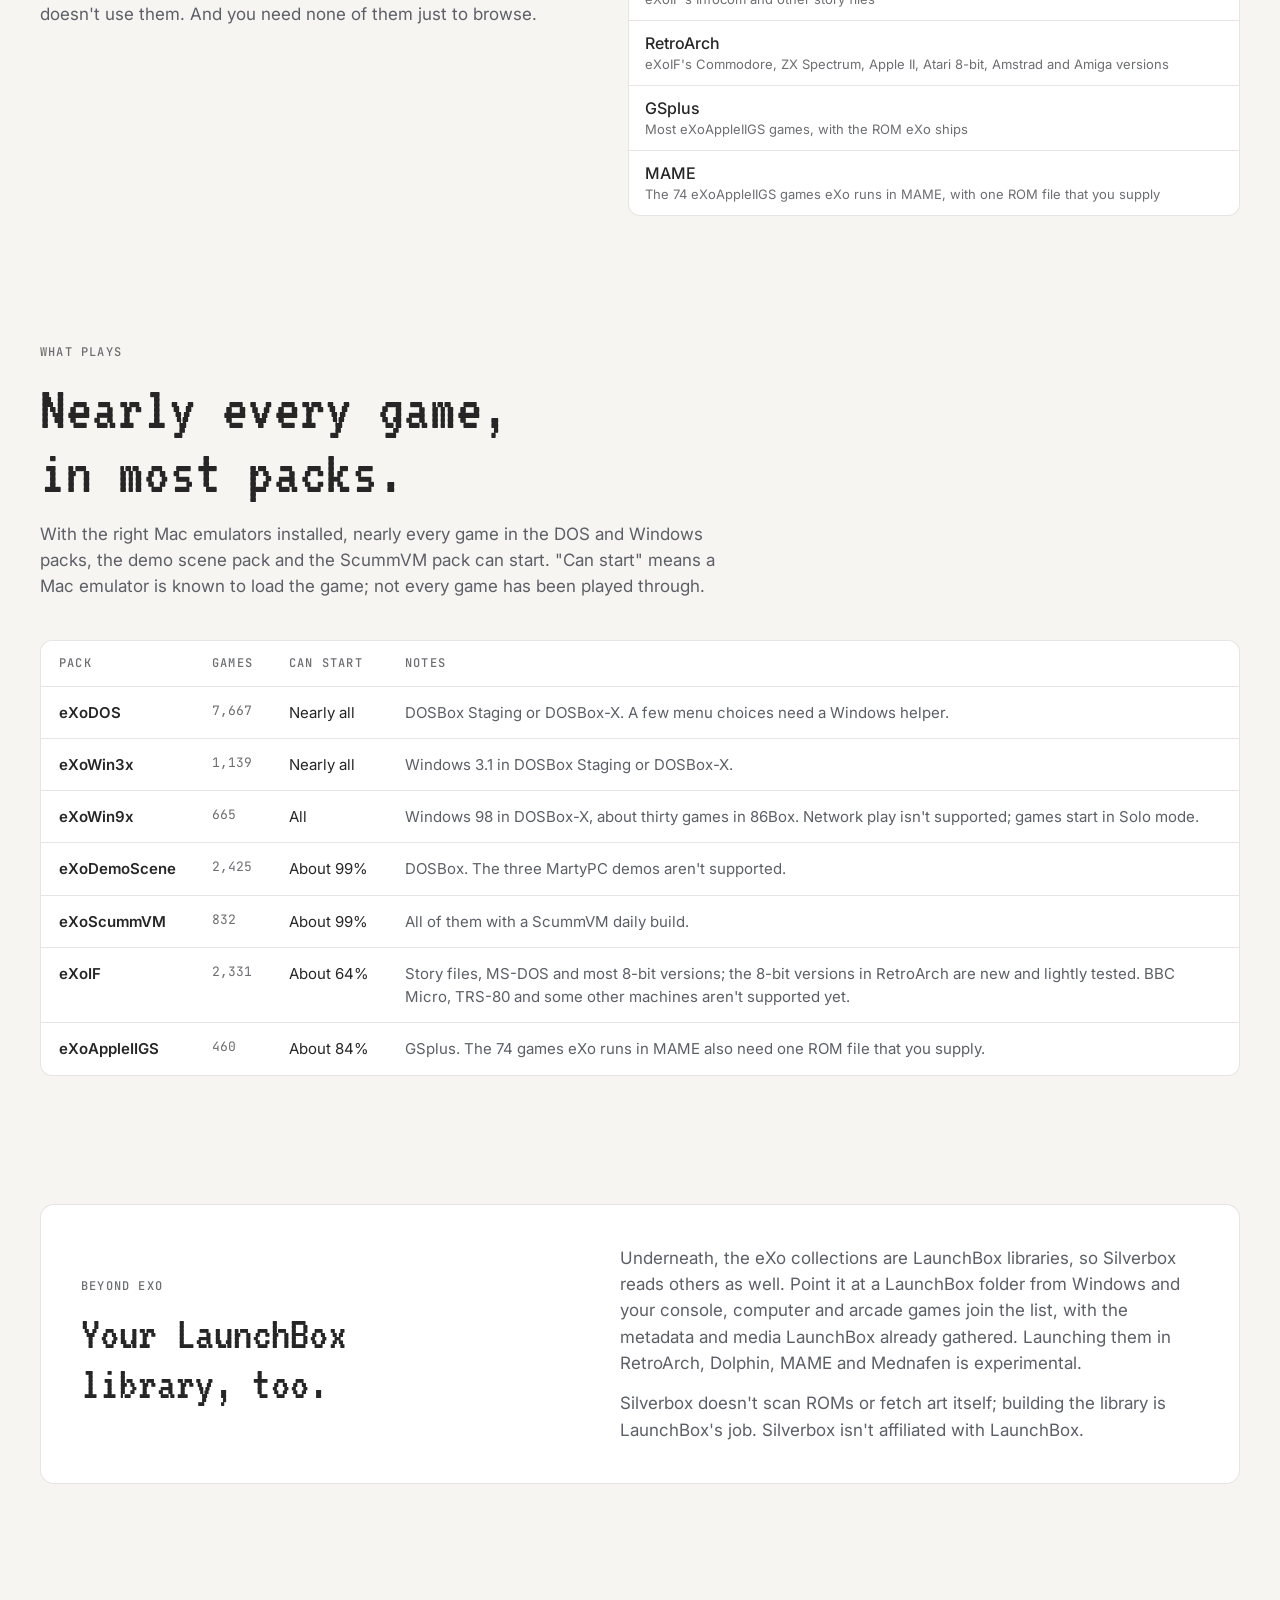
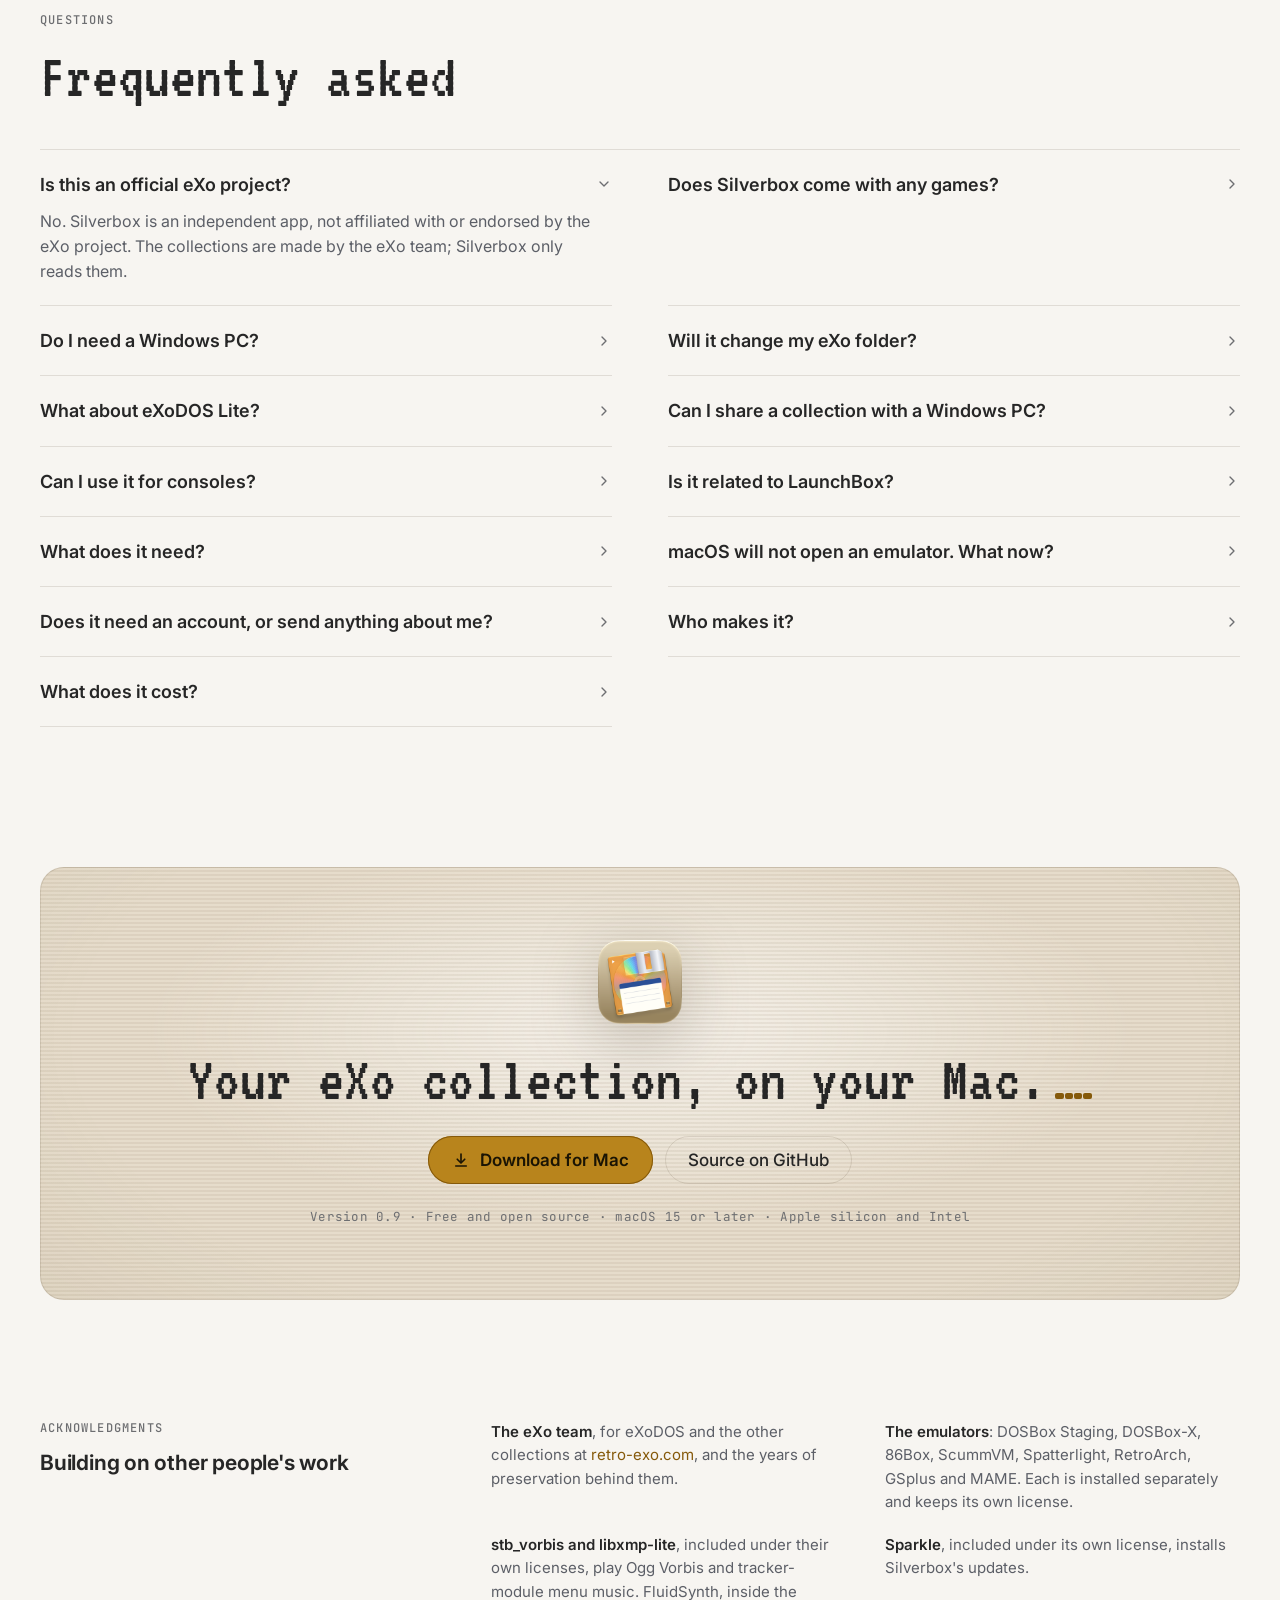
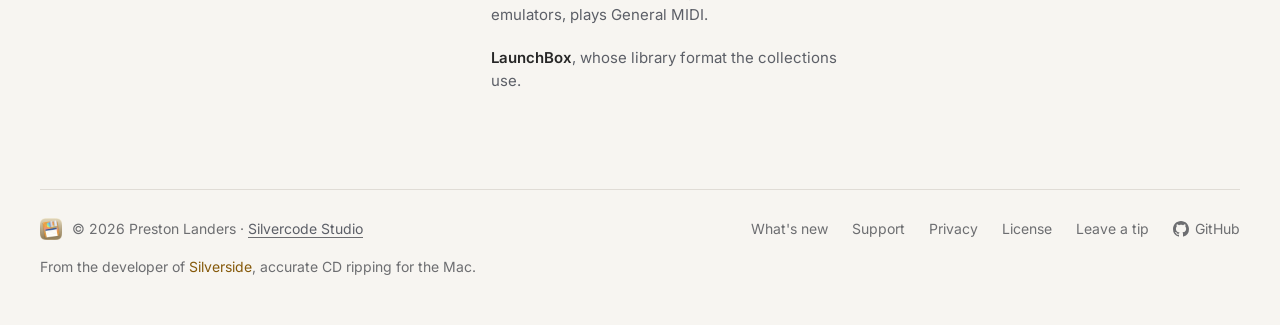
==== commit 8d4443a4: "Finish 0.9" ====
--- a/docs/site/index.html
+++ b/docs/site/index.html
@@ -89,7 +89,7 @@
           </a>
           <a class="sb-btn sb-btn--ghost" href="#how">How it works</a>
         </div>
-        <p class="sb-detail">Version 0.5 · Free and open source · macOS 15 or later · Apple silicon and Intel</p>
+        <p class="sb-detail">Version 0.9 · Free and open source · macOS 15 or later · Apple silicon and Intel</p>
       </div>
     </section>
   </div>
@@ -427,7 +427,7 @@
           </a>
           <a class="sb-btn sb-btn--ghost" href="https://github.com/SilvercodeStudio/Silverbox">Source on GitHub</a>
         </div>
-        <p class="sb-detail">Version 0.5 · Free and open source · macOS 15 or later · Apple silicon and Intel</p>
+        <p class="sb-detail">Version 0.9 · Free and open source · macOS 15 or later · Apple silicon and Intel</p>
       </div>
     </section>
 
